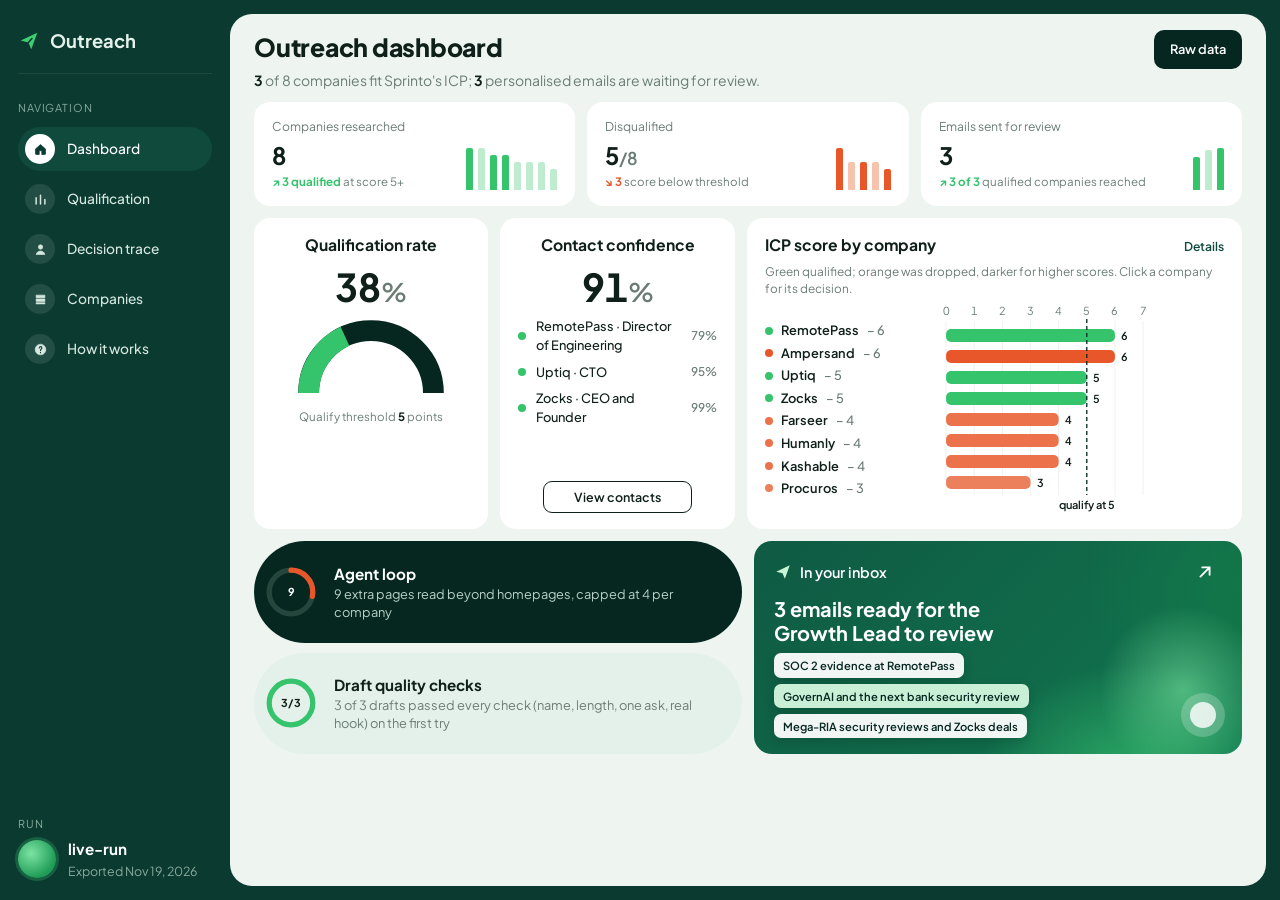
==== dashboard/index.html @ 88b0b47a "Dashboard: separate pages switched from the sidebar (dashboard, qualification, trace, companies, how" ====
<!doctype html>
<html lang="en">
<head>
  <meta charset="utf-8">
  <meta name="viewport" content="width=device-width, initial-scale=1, viewport-fit=cover">
  <title>Sprinto Outreach Pipeline</title>
  <meta name="description" content="Which prospects qualified for Sprinto, why, who was contacted, and every step the research agent took.">
  <link rel="preconnect" href="https://fonts.googleapis.com">
  <link rel="preconnect" href="https://fonts.gstatic.com" crossorigin>
  <link rel="stylesheet" href="https://fonts.googleapis.com/css2?family=Plus+Jakarta+Sans:wght@400;500;600;700;800&display=swap">
  <link rel="stylesheet" href="styles.css">
</head>
<body>
  <div class="shell">
    <aside class="side" aria-label="Sidebar">
      <a class="brand" href="#dashboard" aria-label="Outreach dashboard">
        <svg viewBox="0 0 24 24" width="22" height="22" aria-hidden="true"><path d="M3 11.5 21 3l-6.5 18-3.2-7.3L3 11.5Z" fill="#3ecf75"/><path d="m11.3 13.7 3.9-4.4" stroke="#0b3a30" stroke-width="1.8" stroke-linecap="round"/></svg>
        <span>Outreach</span>
      </a>
      <nav class="nav" aria-label="Pages">
        <p class="nav-label">Navigation</p>
        <a href="#dashboard" data-nav="dashboard">
          <span class="ico"><svg viewBox="0 0 24 24" aria-hidden="true"><path d="M4 11 12 4l8 7v8a1 1 0 0 1-1 1h-5v-6h-4v6H5a1 1 0 0 1-1-1z"/></svg></span>Dashboard</a>
        <a href="#qualification" data-nav="qualification">
          <span class="ico"><svg viewBox="0 0 24 24" aria-hidden="true"><path d="M5 19V9m7 10V5m7 14v-7" stroke-width="2.4" stroke-linecap="round"/></svg></span>Qualification</a>
        <a href="#trace" data-nav="trace">
          <span class="ico"><svg viewBox="0 0 24 24" aria-hidden="true"><circle cx="12" cy="8" r="3.5"/><path d="M5 20c.8-3.6 3.6-5.5 7-5.5s6.2 1.9 7 5.5z"/></svg></span>Decision trace</a>
        <a href="#companies" data-nav="companies">
          <span class="ico"><svg viewBox="0 0 24 24" aria-hidden="true"><path d="M5 5h14v4H5zm0 6h14v4H5zm0 6h14v2H5z"/></svg></span>Companies</a>
        <a href="#how" data-nav="how">
          <span class="ico"><svg viewBox="0 0 24 24" aria-hidden="true"><circle cx="12" cy="12" r="8.5"/><path d="M12 16.5v.5M10 9.6a2.1 2.1 0 1 1 3 1.9c-.7.4-1 .9-1 1.6v.4" stroke="#0b3a30" stroke-width="1.8" stroke-linecap="round" fill="none"/></svg></span>How it works</a>
      </nav>
      <div class="side-foot">
        <p class="nav-label">Run</p>
        <div class="run">
          <span class="run-dot" aria-hidden="true"></span>
          <div><b id="run-name">—</b><span id="run-date">—</span></div>
        </div>
      </div>
    </aside>

    <main class="panel">
      <header class="top">
        <div>
          <h1 id="page-title">Dashboard</h1>
          <p class="lede" id="page-lede">Loading the latest run…</p>
        </div>
        <a class="btn-dark" href="data.json" target="_blank" rel="noopener">Raw data</a>
      </header>

      <!-- Dashboard -->
      <section class="view" id="view-dashboard" data-title="Dashboard">
        <div class="row kpis" aria-label="Run totals">
          <article class="card kpi">
            <div>
              <p class="k-label">Companies researched</p>
              <p class="k-value"><span data-k="researched">—</span></p>
              <p class="k-delta up" id="d-researched">—</p>
            </div>
            <div class="mini" id="mini-researched" aria-hidden="true"></div>
          </article>
          <article class="card kpi">
            <div>
              <p class="k-label">Disqualified</p>
              <p class="k-value"><span data-k="dropped">—</span><small>/<span data-k="researched">—</span></small></p>
              <p class="k-delta down" id="d-dropped">—</p>
            </div>
            <div class="mini" id="mini-dropped" aria-hidden="true"></div>
          </article>
          <article class="card kpi">
            <div>
              <p class="k-label">Emails sent for review</p>
              <p class="k-value"><span data-k="emailed">—</span></p>
              <p class="k-delta up" id="d-emailed">—</p>
            </div>
            <div class="mini" id="mini-emailed" aria-hidden="true"></div>
          </article>
        </div>

        <div class="row mid">
          <article class="card center">
            <h2>Qualification rate</h2>
            <p class="big"><span id="rate">—</span><small>%</small></p>
            <div class="gauge" id="gauge" role="img" aria-label="Qualification rate"></div>
            <p class="fine">Qualify threshold <b class="thr">—</b> points</p>
          </article>
          <article class="card center">
            <h2>Contact confidence</h2>
            <p class="big"><span id="conf">—</span><small>%</small></p>
            <ul class="legend" id="conf-legend"></ul>
            <a class="btn-line" href="#trace">View contacts</a>
          </article>
          <article class="card wide">
            <div class="card-head">
              <h2>ICP score by company</h2>
              <a class="link" href="#qualification">Details</a>
            </div>
            <p class="sub">Green qualified; orange was dropped, darker for higher scores. Click a company for its decision.</p>
            <div class="wide-body">
              <ul class="score-list" id="score-list"></ul>
              <div class="chart" id="score-chart"></div>
            </div>
          </article>
        </div>

        <div class="row bottom">
          <div class="pills">
            <article class="pill dark">
              <div class="ring" id="ring-pages" aria-hidden="true"></div>
              <div><h3>Agent loop</h3><p><span data-k="pages">—</span> extra pages read beyond homepages, capped at 4 per company</p></div>
            </article>
            <article class="pill light">
              <div class="ring" id="ring-drafts" aria-hidden="true"></div>
              <div><h3>Draft quality checks</h3><p id="draft-note">—</p></div>
            </article>
          </div>
          <article class="promo">
            <div class="promo-top">
              <span class="promo-brand"><svg viewBox="0 0 24 24" width="18" height="18" aria-hidden="true"><path d="M3 11.5 21 3l-6.5 18-3.2-7.3L3 11.5Z" fill="#c7f5d6"/></svg>In your inbox</span>
              <a class="promo-arrow" href="#trace" aria-label="Open the decision trace"><svg viewBox="0 0 24 24" width="22" height="22" aria-hidden="true"><path d="M7 17 17 7M9 7h8v8" stroke="#fff" stroke-width="2" fill="none" stroke-linecap="round"/></svg></a>
            </div>
            <p class="promo-title"><span data-k="emailed">—</span> emails ready for the Growth Lead to review</p>
            <div class="chips" id="chips"></div>
          </article>
        </div>
      </section>

      <!-- Qualification -->
      <section class="view" id="view-qualification" data-title="Qualification" hidden>
        <div class="row q-grid">
          <article class="card q-scores">
            <div class="card-head">
              <h2>ICP score by company</h2>
              <span class="fine">Qualify threshold <b class="thr">—</b> points</span>
            </div>
            <p class="sub">Points from the scoring table. Hard gates (already on a compliance platform, not SaaS) drop a company whatever its score. Hover or tap a bar for the reasons, click to open its decision.</p>
            <div class="chart tall" id="q-score-chart"></div>
          </article>
          <article class="card">
            <h2>Where each company stopped</h2>
            <p class="sub">Companies that reached each step</p>
            <div class="chart" id="funnel-chart"></div>
          </article>
          <article class="card">
            <h2>Why companies were dropped</h2>
            <p class="sub">Disqualified companies by the rule that stopped them</p>
            <div class="chart" id="drop-chart"></div>
          </article>
        </div>
      </section>

      <!-- Decision trace -->
      <section class="view" id="view-trace" data-title="Decision trace" hidden>
        <div class="row trace-grid">
          <nav class="card co-list" aria-label="Companies">
            <h2>Companies</h2>
            <ul id="co-list"></ul>
          </nav>
          <article class="card trace" id="detail"></article>
        </div>
      </section>

      <!-- Companies -->
      <section class="view" id="view-companies" data-title="Companies" hidden>
        <article class="card fill">
          <div class="tablewrap">
            <table class="table">
              <thead><tr><th>Company</th><th>Outcome</th><th class="num">Score</th><th>Decision</th><th>Contact</th><th>Email subject</th></tr></thead>
              <tbody id="rows"></tbody>
            </table>
          </div>
        </article>
      </section>

      <!-- How it works -->
      <section class="view" id="view-how" data-title="How it works" hidden>
        <div class="row how-grid">
          <article class="card">
            <h2>The 7-step pipeline</h2>
            <ol class="steps" id="steps">
              <li><b>Scrape</b><span>Reads the homepage politely: robots.txt checked, bot blocks recorded, not evaded</span><em data-k="researched">—</em></li>
              <li><b>Extract</b><span>Turns page text into named fields with a quote for each</span><em data-k="researched">—</em></li>
              <li><b>Qualify (agent loop)</b><span>Fetches security, careers, pricing pages only for open questions</span><em data-k="qualified">—</em></li>
              <li><b>Find contact</b><span>Ranks roles by company size; Hunter.io finds the address</span><em data-k="contacts">—</em></li>
              <li><b>Pain points</b><span>Two per person, each tied to a scraped fact</span><em data-k="contacts">—</em></li>
              <li><b>Draft email</b><span>Code checks name, length, one ask and a real hook</span><em data-k="drafted">—</em></li>
              <li><b>Send</b><span>To the Growth Lead's own inbox, with review notes</span><em data-k="emailed">—</em></li>
            </ol>
            <p class="fine">Numbers are companies that completed each step in this run.</p>
          </article>
          <article class="card rules">
            <h2>How a company is qualified</h2>
            <ul>
              <li><b>Hard gates</b> end the assessment: sells compliance automation, already uses a compliance platform (for example a trust centre hosted by Vanta), not software, consumer-only, holds both SOC 2 and ISO 27001, or is public or acquired.</li>
              <li><b>Points:</b> Series A–C +3, 20–500 people +2, enterprise signals +2, hiring for security or compliance +3, certification in progress +3, regulated industry +2, sells in the EU/UK +1, no certification +2, holds one of SOC 2 / ISO 27001 +1. Qualify at <b class="thr">—</b>.</li>
              <li><b>The agent loop</b> reads extra pages only for questions the homepage left open, at most 4 per company.</li>
              <li><b>Contacts</b> are ranked by role for the company's size band, then found with Hunter.io. If the top person has no findable address, the best-ranked reachable person is chosen. Shown here by role only; names are in the emails.</li>
            </ul>
            <p class="foot" id="foot"></p>
          </article>
        </div>
      </section>
    </main>
  </div>
  <script src="app.js"></script>
</body>
</html>
---- dashboard/styles.css ----
/* Layout: dark forest sidebar + pale mint panel of white rounded cards (reference look, single light theme). */
:root {
  --forest: #0b3a30;
  --forest-2: #0f4a3d;
  --forest-ink: #062720;
  --mint-bg: #eef5f1;
  --card: #ffffff;
  --ink: #0f1f1a;
  --muted: #6b7c75;
  --line: #e2ece7;
  --green: #35c46c;
  --green-soft: #bfeccf;
  --green-pale: #e5f7ec;
  --orange: #e8572a;
  --orange-soft: #f6c3ae;
  --orange-pale: #fbe6dd;
  --font: "Plus Jakarta Sans", "Segoe UI", system-ui, -apple-system, sans-serif;
  color-scheme: light;
}

* { box-sizing: border-box; }
html { -webkit-text-size-adjust: 100%; }
body { margin: 0; background: #d9dedc; color: var(--ink); font-family: var(--font); font-size: 14px; line-height: 1.45; }
a { color: inherit; }
h1, h2, h3, p { margin: 0; }
h1 { font-size: 1.55rem; font-weight: 800; letter-spacing: -0.01em; }
h2 { font-size: 0.98rem; font-weight: 700; }
h3 { font-size: 0.95rem; font-weight: 700; }

.shell {
  display: grid; grid-template-columns: 230px minmax(0, 1fr); gap: 0;
  height: 100vh; height: 100dvh; overflow: hidden; background: var(--forest);
  padding: max(14px, env(safe-area-inset-top, 0px)) max(14px, env(safe-area-inset-right, 0px)) 14px 0;
}

/* Sidebar */
.side { height: 100%; display: flex; flex-direction: column; gap: 26px; padding: 14px 18px 6px max(18px, env(safe-area-inset-left, 0px)); color: #e3f1ea; }
.brand { display: flex; align-items: center; gap: 10px; text-decoration: none; font-weight: 700; font-size: 1.15rem; padding-bottom: 18px; border-bottom: 1px solid rgba(255, 255, 255, 0.08); }
.nav { display: flex; flex-direction: column; gap: 6px; }
.nav-label { font-size: 0.68rem; letter-spacing: 0.08em; text-transform: uppercase; color: #86a99c; margin-bottom: 6px; }
.nav a { display: flex; align-items: center; gap: 12px; text-decoration: none; font-size: 0.86rem; font-weight: 500; padding: 7px 10px 7px 7px; border-radius: 999px; color: #d5e7df; }
.nav a:hover { background: rgba(255, 255, 255, 0.05); }
.nav a.active { background: var(--forest-2); color: #fff; }
.nav a:focus-visible, .btn-dark:focus-visible, .btn-line:focus-visible, .promo-arrow:focus-visible { outline: 2px solid var(--green); outline-offset: 2px; }
.ico { width: 30px; height: 30px; border-radius: 50%; background: rgba(255, 255, 255, 0.1); display: grid; place-items: center; flex: none; }
.ico svg { width: 15px; height: 15px; fill: #d5e7df; stroke: #d5e7df; }
.nav a.active .ico { background: #fff; }
.nav a.active .ico svg { fill: var(--forest); stroke: var(--forest); }
.side-foot { margin-top: auto; }
.run { display: flex; align-items: center; gap: 12px; }
.run b { display: block; font-size: 0.95rem; color: #fff; }
.run span { font-size: 0.78rem; color: #86a99c; }
.run-dot { width: 38px; height: 38px; border-radius: 50%; background: radial-gradient(circle at 35% 35%, #7de3a3, #1f9d57 70%); box-shadow: 0 0 0 3px rgba(62, 207, 117, 0.25); flex: none; }

/* Panel */
.panel { background: var(--mint-bg); border-radius: 22px; padding: 16px clamp(16px, 2.2vw, 24px) 16px; display: flex; flex-direction: column; gap: 12px; min-width: 0; min-height: 0; overflow-y: auto; }
.view { display: flex; flex-direction: column; gap: 12px; min-height: 0; flex: 1; }
.view[hidden] { display: none; }
@media (prefers-reduced-motion: no-preference) { .view:not([hidden]) { animation: viewIn 220ms ease-out; } }
@keyframes viewIn { from { opacity: 0; transform: translateY(4px); } to { opacity: 1; transform: none; } }
.card-head { display: flex; align-items: baseline; justify-content: space-between; gap: 12px; flex-wrap: wrap; }
.link { font-size: 0.76rem; font-weight: 600; color: var(--forest-2); text-decoration: none; }
.link:hover { text-decoration: underline; }
.chart.tall { min-height: 320px; }

/* Qualification page */
.q-grid { grid-template-columns: minmax(0, 1.5fr) minmax(0, 1fr); grid-template-rows: auto auto; flex: 1; }
.q-scores { grid-row: span 2; display: flex; flex-direction: column; gap: 6px; }

/* Decision trace page */
.trace-grid { grid-template-columns: 250px minmax(0, 1fr); flex: 1; min-height: 0; align-items: start; }
.co-list ul { list-style: none; margin: 10px 0 0; padding: 0; display: flex; flex-direction: column; gap: 4px; }
.co-list button { all: unset; box-sizing: border-box; width: 100%; display: grid; grid-template-columns: 1fr auto; gap: 2px 8px; padding: 9px 10px; border-radius: 10px; cursor: pointer; }
.co-list button:hover { background: var(--mint-bg); }
.co-list button[aria-current="true"] { background: var(--forest-ink); color: #fff; }
.co-list button[aria-current="true"] .co-score { color: #b9d2c8; }
.co-list button:focus-visible { outline: 2px solid var(--green); }
.co-name { font-weight: 600; font-size: 0.86rem; }
.co-score { font-size: 0.74rem; color: var(--muted); font-variant-numeric: tabular-nums; align-self: center; }
.co-list .badge { justify-self: start; }
.trace-title { display: flex; align-items: center; gap: 10px; flex-wrap: wrap; margin-bottom: 14px; }
.trace-title h2 { font-size: 1.15rem; }
.trace-title .fine { margin-left: auto; }

/* Companies page */
.card.fill { flex: 1; min-height: 0; display: flex; flex-direction: column; }
.card.fill .tablewrap { margin-top: 0; overflow: auto; flex: 1; }
.table thead th { position: sticky; top: 0; z-index: 1; }

/* How it works page */
.how-grid { grid-template-columns: minmax(0, 1fr) minmax(0, 1fr); align-items: start; }
.steps { list-style: none; counter-reset: s; margin: 12px 0 10px; padding: 0; display: flex; flex-direction: column; gap: 8px; }
.steps li { counter-increment: s; display: grid; grid-template-columns: 30px 1fr auto; grid-template-rows: auto auto; column-gap: 12px; align-items: center; padding: 9px 12px 9px 9px; border-radius: 12px; background: var(--mint-bg); }
.steps li::before { content: counter(s); grid-row: span 2; width: 30px; height: 30px; border-radius: 50%; background: var(--forest-ink); color: #fff; display: grid; place-items: center; font-size: 0.8rem; font-weight: 700; }
.steps b { font-size: 0.88rem; }
.steps span { grid-column: 2; font-size: 0.76rem; color: var(--muted); }
.steps em { grid-column: 3; grid-row: 1 / span 2; font-style: normal; font-weight: 800; font-size: 1.3rem; font-variant-numeric: tabular-nums; }
.rules ul { margin: 12px 0 0; padding-left: 18px; display: flex; flex-direction: column; gap: 8px; color: var(--muted); font-size: 0.86rem; }
.rules b { color: var(--ink); }
.top { display: flex; align-items: flex-start; justify-content: space-between; gap: 16px; flex-wrap: wrap; }
.lede { color: var(--muted); margin-top: 4px; max-width: 62ch; }
.lede b { color: var(--ink); }
.btn-dark { background: var(--forest-ink); color: #fff; text-decoration: none; font-weight: 600; font-size: 0.8rem; padding: 10px 16px; border-radius: 10px; white-space: nowrap; }
.btn-line { display: inline-block; margin-top: auto; border: 1.5px solid var(--ink); border-radius: 9px; padding: 6px 30px; font-size: 0.78rem; font-weight: 600; text-decoration: none; }

.row { display: grid; gap: 12px; min-width: 0; }
.card { background: var(--card); border-radius: 16px; padding: 16px 18px; min-width: 0; }

/* KPI cards */
.kpis { grid-template-columns: repeat(3, minmax(0, 1fr)); }
.kpi { display: flex; align-items: flex-end; justify-content: space-between; gap: 12px; }
.k-label { font-size: 0.76rem; color: var(--muted); }
.k-value { font-size: 1.5rem; font-weight: 700; margin: 2px 0 1px; font-variant-numeric: tabular-nums; }
.k-value small { font-size: 1.1rem; color: var(--muted); font-weight: 600; }
.k-delta { font-size: 0.72rem; color: var(--muted); }
.k-delta b { font-weight: 700; }
.k-delta.up b { color: var(--green); }
.k-delta.down b { color: var(--orange); }
.mini { display: flex; align-items: flex-end; gap: 5px; height: 38px; flex: none; }
.mini i { display: block; width: 7px; border-radius: 2px 2px 0 0; }

/* Middle row */
.mid { grid-template-columns: minmax(0, 0.9fr) minmax(0, 0.9fr) minmax(0, 1.9fr); }
.center { display: flex; flex-direction: column; align-items: center; text-align: center; gap: 6px; }
.big { font-size: 2.4rem; font-weight: 700; line-height: 1.05; font-variant-numeric: tabular-nums; margin-top: 4px; }
.big small { font-size: 1.6rem; font-weight: 600; color: var(--muted); }
.gauge { width: 100%; max-width: 160px; }
.gauge svg { display: block; width: 100%; height: auto; }
.fine { font-size: 0.72rem; color: var(--muted); }
.fine b { color: var(--ink); }
.legend { list-style: none; padding: 0; margin: 4px 0 6px; width: 100%; display: flex; flex-direction: column; gap: 8px; }
.legend li { display: grid; grid-template-columns: 10px 1fr auto; gap: 8px; align-items: center; font-size: 0.8rem; font-weight: 500; text-align: left; }
.legend li span:last-child { color: var(--muted); font-variant-numeric: tabular-nums; font-size: 0.75rem; }
.dot { width: 8px; height: 8px; border-radius: 50%; background: var(--green); }
.wide { display: flex; flex-direction: column; gap: 6px; }
.sub { font-size: 0.74rem; color: var(--muted); max-width: 52ch; }
.wide-body { display: grid; grid-template-columns: minmax(0, 0.75fr) minmax(0, 1.25fr); gap: 14px; align-items: center; margin-top: 2px; }
.score-list { list-style: none; margin: 0; padding: 0; display: flex; flex-direction: column; gap: 4px; }
.score-list li { display: flex; align-items: center; gap: 8px; font-size: 0.8rem; font-weight: 600; cursor: pointer; }
.score-list li:hover { color: var(--forest-2); }
.score-list .sw { width: 8px; height: 8px; border-radius: 50%; flex: none; }
.score-list .val { color: var(--muted); font-weight: 500; }
.chart { position: relative; width: 100%; min-height: 150px; }
.chart svg { display: block; width: 100%; overflow: visible; }
.chart text { font-family: var(--font); font-size: 11px; fill: var(--muted); font-variant-numeric: tabular-nums; }
.chart text.strong { fill: var(--ink); font-weight: 600; }
.chart .bar { cursor: pointer; }
.chart .bar:focus-visible { outline: 2px solid var(--forest); }
.tip { position: absolute; z-index: 5; pointer-events: none; background: var(--forest-ink); color: #fff; border-radius: 10px; padding: 10px 12px; font-size: 0.76rem; max-width: 280px; line-height: 1.45; box-shadow: 0 10px 30px rgba(6, 39, 32, 0.35); }
.tip b { display: flex; justify-content: space-between; gap: 14px; margin-bottom: 2px; }
.tip .lvl { color: #9fc4b6; display: block; margin-bottom: 4px; }
.tip ul { margin: 6px 0 0; padding-left: 14px; color: #cfe3da; }

/* Bottom row */
.bottom { grid-template-columns: minmax(0, 1fr) minmax(0, 1fr); align-items: stretch; }
.pills { display: flex; flex-direction: column; gap: 10px; }
.pill { display: flex; align-items: center; gap: 16px; border-radius: 999px; padding: 9px 24px 9px 10px; flex: 1; min-height: 66px; }
.pill p { font-size: 0.8rem; }
.pill.dark { background: var(--forest-ink); color: #fff; }
.pill.dark p { color: #b9d2c8; }
.pill.light { background: #e4f1ea; }
.pill.light p { color: var(--muted); }
.ring { width: 54px; height: 54px; flex: none; }
.ring svg { display: block; width: 100%; height: 100%; }
.promo { position: relative; overflow: hidden; border-radius: 18px; padding: 14px 20px 16px; color: #fff; display: flex; flex-direction: column; gap: 8px; min-height: 142px;
  background:
    radial-gradient(120px 120px at 88% 70%, rgba(126, 234, 164, 0.55), transparent 70%),
    radial-gradient(220px 160px at 78% 110%, rgba(62, 207, 117, 0.6), transparent 70%),
    radial-gradient(260px 200px at 105% 20%, rgba(19, 120, 72, 0.9), transparent 70%),
    linear-gradient(135deg, #0f5a43, #11764f); }
.promo::after { content: ""; position: absolute; right: 26px; bottom: 26px; width: 26px; height: 26px; border-radius: 50%; background: #fff; box-shadow: 0 0 0 9px rgba(255, 255, 255, 0.25); opacity: 0.85; }
.promo-top { display: flex; align-items: center; justify-content: space-between; }
.promo-brand { display: flex; align-items: center; gap: 8px; font-weight: 600; font-size: 0.9rem; }
.promo-arrow { display: grid; place-items: center; width: 34px; height: 34px; border-radius: 50%; }
.promo-title { font-size: 1.25rem; font-weight: 700; line-height: 1.2; max-width: 16ch; }
.chips { display: flex; flex-wrap: wrap; gap: 6px; margin-top: auto; padding-right: 56px; position: relative; z-index: 1; }
.chip { background: rgba(255, 255, 255, 0.94); color: var(--forest-ink); border-radius: 7px; padding: 4px 9px; font-size: 0.7rem; font-weight: 600; box-shadow: 0 4px 12px rgba(0, 0, 0, 0.15); }
.chip:nth-child(2) { background: #c9f0d6; }

/* Trace detail */
.detail { display: grid; grid-template-columns: repeat(auto-fit, minmax(280px, 1fr)); gap: 26px; }
.detail h3 { margin-bottom: 8px; }
.detail dl { display: grid; grid-template-columns: max-content 1fr; gap: 7px 14px; margin: 0; font-size: 0.86rem; }
.detail dt { font-size: 0.74rem; color: var(--muted); padding-top: 2px; }
.detail dd { margin: 0; min-width: 0; overflow-wrap: anywhere; }
.list { list-style: none; margin: 0 0 18px; padding: 0; display: flex; flex-direction: column; gap: 7px; font-size: 0.86rem; }
.list li { display: grid; grid-template-columns: 2.4em 1fr; gap: 10px; align-items: baseline; }
.pts { text-align: right; font-weight: 700; font-variant-numeric: tabular-nums; }
.pts.pos { color: #1f9d57; }
.pts.neg { color: var(--orange); }
.step { font-size: 0.8rem; color: var(--muted); overflow-wrap: anywhere; }
.step b { color: var(--ink); font-weight: 600; }

.badge { display: inline-block; font-size: 0.72rem; font-weight: 700; padding: 2px 10px; border-radius: 999px; white-space: nowrap; }
.badge[data-o="emailed"] { background: var(--green-pale); color: #1a7a45; }
.badge[data-o="disqualified"] { background: var(--orange-pale); color: #b43f19; }
.badge[data-o="drafted"], .badge[data-o="no_poc"], .badge[data-o="manual_review"], .badge[data-o="awaiting_model"] { background: #fdf1d6; color: #8a5a07; }
.badge[data-o="failed"] { background: #fde2e0; color: #a3271f; }

.tablewrap { overflow-x: auto; margin-top: 10px; }
.table { border-collapse: collapse; width: 100%; min-width: 760px; }
.table th { text-align: left; font-size: 0.72rem; color: var(--muted); font-weight: 600; padding: 9px 12px; background: var(--mint-bg); white-space: nowrap; }
.table th:first-child { border-radius: 10px 0 0 10px; }
.table th:last-child { border-radius: 0 10px 10px 0; }
.table td { padding: 11px 12px; border-bottom: 1px solid var(--line); vertical-align: top; font-size: 0.84rem; }
.table tr:last-child td { border-bottom: 0; }
.table .num { text-align: right; font-variant-numeric: tabular-nums; font-weight: 700; }
.table .why { color: var(--muted); max-width: 42ch; }
.table tbody tr { cursor: pointer; }
.table tbody tr:hover td { background: #f6fbf8; }
.table tbody tr:focus-visible { outline: 2px solid var(--green); }

.foot { font-size: 0.74rem; color: var(--muted); margin-top: 12px; }

@media (max-width: 1100px) {
  .mid { grid-template-columns: repeat(2, minmax(0, 1fr)); }
  .wide { grid-column: 1 / -1; }
  .q-grid, .how-grid { grid-template-columns: 1fr; }
  .q-scores { grid-row: auto; }
}
@media (max-width: 860px) {
  .shell { grid-template-columns: 1fr; grid-template-rows: auto minmax(0, 1fr); padding: 0; background: var(--mint-bg); }
  .side { position: static; height: auto; flex-direction: row; flex-wrap: wrap; align-items: center; gap: 10px 16px; padding: max(14px, env(safe-area-inset-top, 0px)) max(16px, env(safe-area-inset-right, 0px)) 14px max(16px, env(safe-area-inset-left, 0px)); background: var(--forest); }
  .brand { border: 0; padding: 0; }
  .nav { flex-direction: row; flex-wrap: wrap; gap: 4px; width: 100%; }
  .nav-label { display: none; }
  .nav a { padding: 5px 10px 5px 5px; font-size: 0.78rem; }
  .ico { width: 24px; height: 24px; }
  .side-foot { margin: 0 0 0 auto; }
  .run-dot { width: 26px; height: 26px; }
  .panel { border-radius: 0; padding-left: max(16px, env(safe-area-inset-left, 0px)); padding-right: max(16px, env(safe-area-inset-right, 0px)); }
  .kpis, .bottom, .mid, .trace-grid { grid-template-columns: 1fr; }
  .co-list ul { flex-direction: row; flex-wrap: wrap; }
  .co-list li { flex: 1 1 140px; }
  .wide-body { grid-template-columns: 1fr; }
}
@media (max-width: 560px) {
  .side-foot { display: none; }
  .pill { border-radius: 22px; }
}
@media (prefers-reduced-motion: no-preference) {
  .gauge path.val, .ring circle.val { transition: stroke-dashoffset 600ms ease-out; }
}
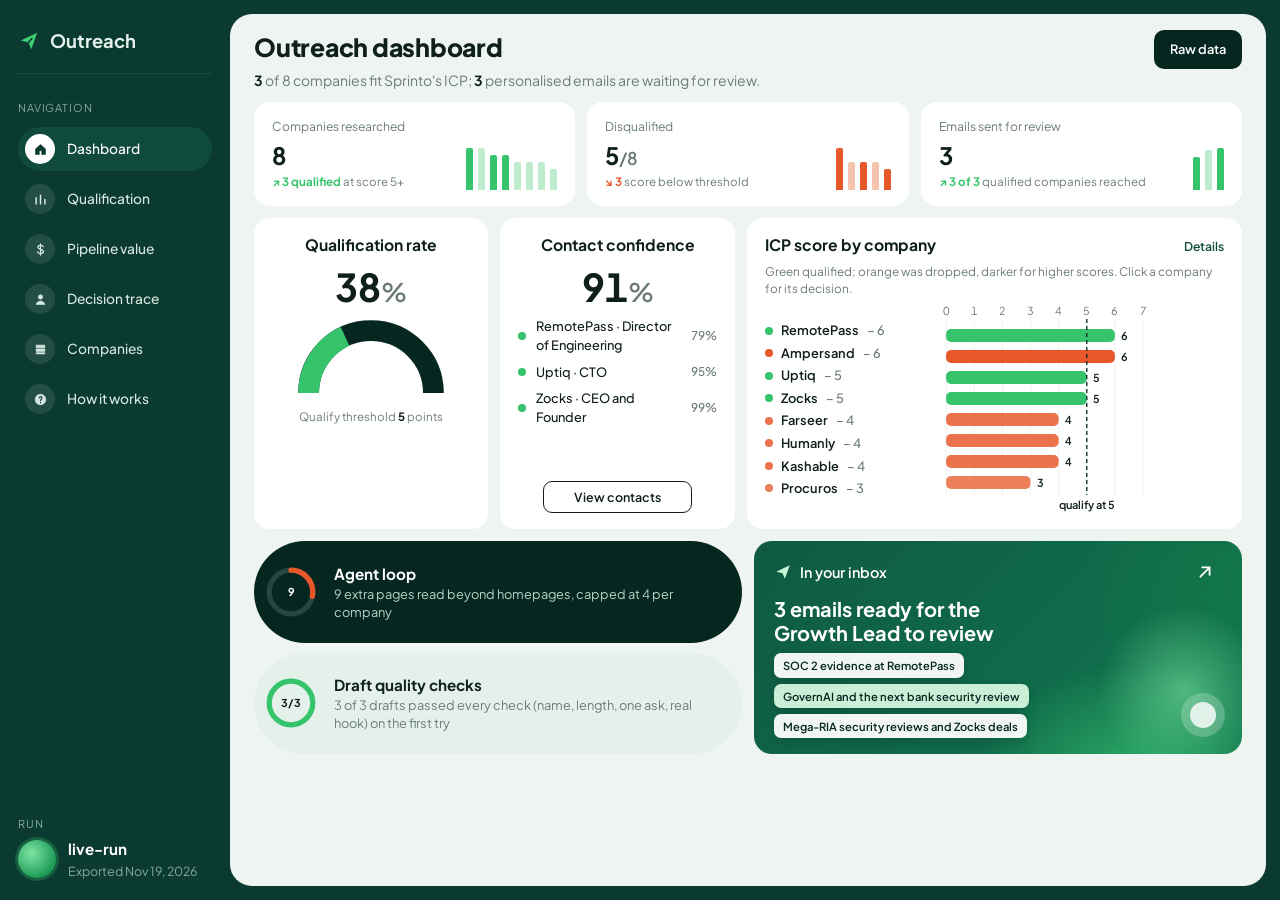
==== commit ae1fdee6: "Deal value: estimated contract value, win chance and expected value per qualified prospect Step 3b u" ====
--- a/dashboard/index.html
+++ b/dashboard/index.html
@@ -23,6 +23,8 @@
           <span class="ico"><svg viewBox="0 0 24 24" aria-hidden="true"><path d="M4 11 12 4l8 7v8a1 1 0 0 1-1 1h-5v-6h-4v6H5a1 1 0 0 1-1-1z"/></svg></span>Dashboard</a>
         <a href="#qualification" data-nav="qualification">
           <span class="ico"><svg viewBox="0 0 24 24" aria-hidden="true"><path d="M5 19V9m7 10V5m7 14v-7" stroke-width="2.4" stroke-linecap="round"/></svg></span>Qualification</a>
+        <a href="#value" data-nav="value">
+          <span class="ico"><svg viewBox="0 0 24 24" aria-hidden="true"><path d="M12 3v18M16.5 7.5c-.6-1.4-2.3-2.3-4.5-2.3-2.6 0-4.3 1.3-4.3 3.1 0 4.4 9 2.4 9 6.9 0 1.9-1.9 3.3-4.7 3.3-2.3 0-4.1-1-4.8-2.6" stroke-width="2" stroke-linecap="round" fill="none"/></svg></span>Pipeline value</a>
         <a href="#trace" data-nav="trace">
           <span class="ico"><svg viewBox="0 0 24 24" aria-hidden="true"><circle cx="12" cy="8" r="3.5"/><path d="M5 20c.8-3.6 3.6-5.5 7-5.5s6.2 1.9 7 5.5z"/></svg></span>Decision trace</a>
         <a href="#companies" data-nav="companies">
@@ -149,6 +151,60 @@
         </div>
       </section>
 
+      <!-- Pipeline value -->
+      <section class="view" id="view-value" data-title="Pipeline value" hidden>
+        <div class="row kpis">
+          <article class="card kpi">
+            <div>
+              <p class="k-label">Potential annual contract value</p>
+              <p class="k-value" id="v-acv">—</p>
+              <p class="k-delta" id="v-acv-range">—</p>
+            </div>
+          </article>
+          <article class="card kpi">
+            <div>
+              <p class="k-label">Expected pipeline value</p>
+              <p class="k-value" id="v-ev">—</p>
+              <p class="k-delta" id="v-ev-note">—</p>
+            </div>
+          </article>
+          <article class="card kpi">
+            <div>
+              <p class="k-label">3-year value if all close</p>
+              <p class="k-value" id="v-3y">—</p>
+              <p class="k-delta" id="v-3y-note">—</p>
+            </div>
+          </article>
+        </div>
+        <div class="row v-grid">
+          <article class="card">
+            <div class="card-head">
+              <h2>Contract value range by company</h2>
+              <span class="fine">Ranked by expected value</span>
+            </div>
+            <p class="sub">Bar = estimated annual contract range; dot = midpoint. Expected value = midpoint × chance of winning. Click a company for its decision.</p>
+            <div class="chart" id="value-chart"></div>
+            <div class="tablewrap">
+              <table class="table compact">
+                <thead><tr><th>Company</th><th class="num">Employees</th><th class="num">Raised</th><th>New frameworks</th><th class="num">Win</th><th class="num">Expected</th><th class="num">3-year</th></tr></thead>
+                <tbody id="value-rows"></tbody>
+              </table>
+            </div>
+          </article>
+          <article class="card assumptions">
+            <h2>Assumptions</h2>
+            <p class="sub">Estimates from public benchmarks, editable in <code>config.py</code>. Replace with Sprinto's price book.</p>
+            <h3>First framework, per year</h3>
+            <ul class="kv" id="a-price"></ul>
+            <h3>Each extra framework</h3>
+            <p id="a-uplift">—</p>
+            <h3>Chance of winning (first cold email)</h3>
+            <ul class="kv" id="a-win"></ul>
+            <p class="fine src" id="a-ret">—</p>
+          </article>
+        </div>
+      </section>
+
       <!-- Decision trace -->
       <section class="view" id="view-trace" data-title="Decision trace" hidden>
         <div class="row trace-grid">
--- a/dashboard/styles.css
+++ b/dashboard/styles.css
@@ -68,7 +68,8 @@
 .q-scores { grid-row: span 2; display: flex; flex-direction: column; gap: 6px; }
 
 /* Decision trace page */
-.trace-grid { grid-template-columns: 250px minmax(0, 1fr); flex: 1; min-height: 0; align-items: start; }
+.trace-grid { grid-template-columns: 250px minmax(0, 1fr); flex: 1; min-height: 0; align-items: stretch; }
+.trace-grid > .card { min-height: 0; overflow-y: auto; }
 .co-list ul { list-style: none; margin: 10px 0 0; padding: 0; display: flex; flex-direction: column; gap: 4px; }
 .co-list button { all: unset; box-sizing: border-box; width: 100%; display: grid; grid-template-columns: 1fr auto; gap: 2px 8px; padding: 9px 10px; border-radius: 10px; cursor: pointer; }
 .co-list button:hover { background: var(--mint-bg); }
@@ -219,6 +220,7 @@
   .q-scores { grid-row: auto; }
 }
 @media (max-width: 860px) {
+  .trace-grid > .card { overflow: visible; }
   .shell { grid-template-columns: 1fr; grid-template-rows: auto minmax(0, 1fr); padding: 0; background: var(--mint-bg); }
   .side { position: static; height: auto; flex-direction: row; flex-wrap: wrap; align-items: center; gap: 10px 16px; padding: max(14px, env(safe-area-inset-top, 0px)) max(16px, env(safe-area-inset-right, 0px)) 14px max(16px, env(safe-area-inset-left, 0px)); background: var(--forest); }
   .brand { border: 0; padding: 0; }
@@ -241,3 +243,18 @@
 @media (prefers-reduced-motion: no-preference) {
   .gauge path.val, .ring circle.val { transition: stroke-dashoffset 600ms ease-out; }
 }
+
+/* Pipeline value page */
+.v-grid { grid-template-columns: minmax(0, 1.8fr) minmax(0, 1fr); align-items: start; }
+.v-grid .chart { min-height: 120px; }
+.table.compact { min-width: 600px; }
+.table.compact td { padding: 8px 10px; font-size: 0.8rem; }
+.table.compact th { padding: 7px 10px; }
+.assumptions h3 { font-size: 0.8rem; margin: 10px 0 3px; }
+.assumptions p { font-size: 0.8rem; }
+.assumptions code { font-size: 0.75rem; background: var(--mint-bg); padding: 1px 5px; border-radius: 5px; }
+.kv { list-style: none; margin: 0; padding: 0; display: flex; flex-direction: column; gap: 3px; font-size: 0.8rem; }
+.kv li { display: flex; justify-content: space-between; gap: 10px; }
+.kv li span:last-child { font-weight: 600; font-variant-numeric: tabular-nums; }
+.src { margin-top: 10px; }
+@media (max-width: 1100px) { .v-grid { grid-template-columns: 1fr; } }
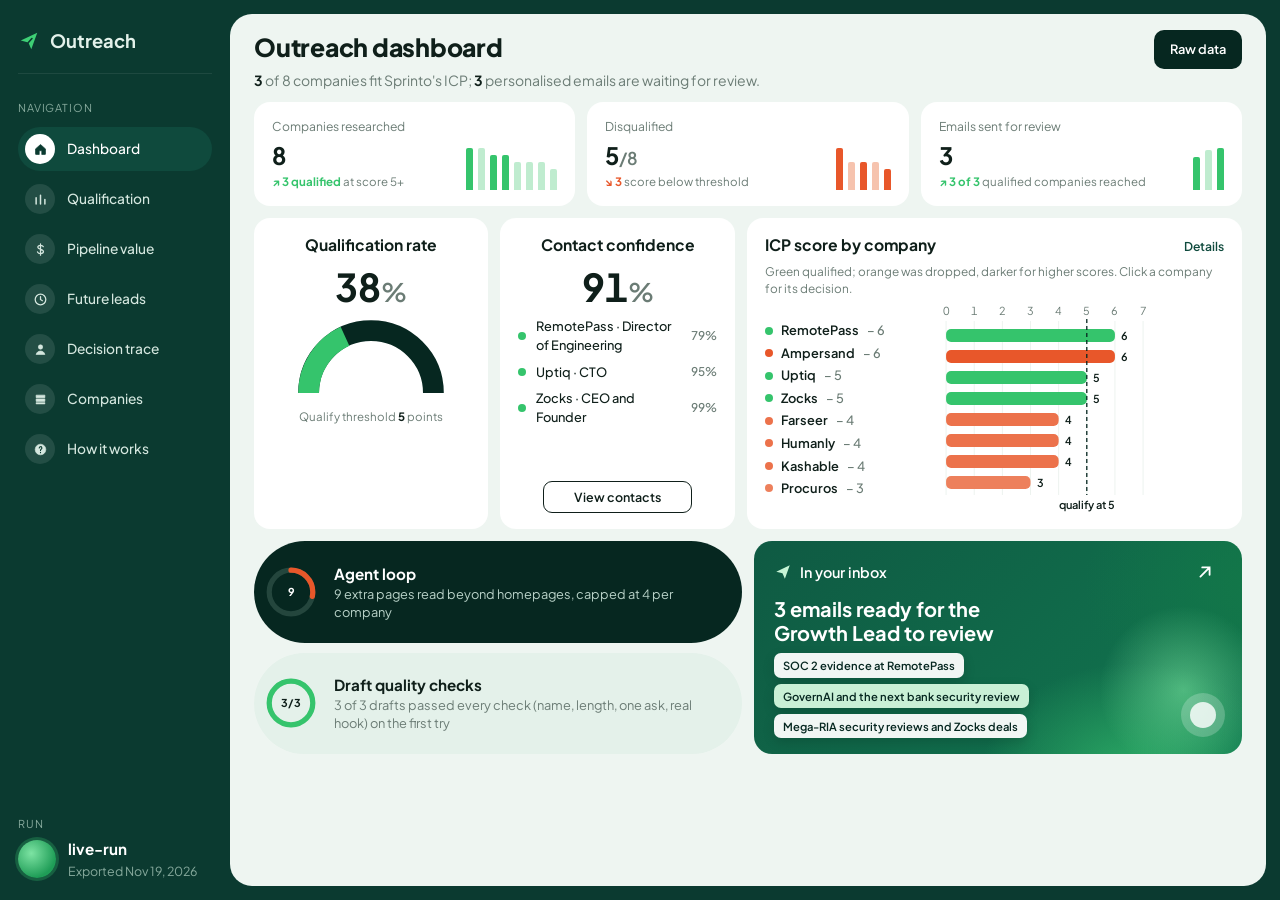
==== commit 60e5c855: "Future leads: follow-up category, missing signals, triggers and re-check date for every non-qualifie" ====
--- a/dashboard/index.html
+++ b/dashboard/index.html
@@ -25,6 +25,8 @@
           <span class="ico"><svg viewBox="0 0 24 24" aria-hidden="true"><path d="M5 19V9m7 10V5m7 14v-7" stroke-width="2.4" stroke-linecap="round"/></svg></span>Qualification</a>
         <a href="#value" data-nav="value">
           <span class="ico"><svg viewBox="0 0 24 24" aria-hidden="true"><path d="M12 3v18M16.5 7.5c-.6-1.4-2.3-2.3-4.5-2.3-2.6 0-4.3 1.3-4.3 3.1 0 4.4 9 2.4 9 6.9 0 1.9-1.9 3.3-4.7 3.3-2.3 0-4.1-1-4.8-2.6" stroke-width="2" stroke-linecap="round" fill="none"/></svg></span>Pipeline value</a>
+        <a href="#future" data-nav="future">
+          <span class="ico"><svg viewBox="0 0 24 24" aria-hidden="true"><circle cx="12" cy="12" r="8.5" fill="none" stroke-width="2"/><path d="M12 7.5V12l3 2" stroke-width="2" stroke-linecap="round" fill="none"/></svg></span>Future leads</a>
         <a href="#trace" data-nav="trace">
           <span class="ico"><svg viewBox="0 0 24 24" aria-hidden="true"><circle cx="12" cy="8" r="3.5"/><path d="M5 20c.8-3.6 3.6-5.5 7-5.5s6.2 1.9 7 5.5z"/></svg></span>Decision trace</a>
         <a href="#companies" data-nav="companies">
@@ -205,6 +207,16 @@
         </div>
       </section>
 
+      <!-- Future leads -->
+      <section class="view" id="view-future" data-title="Future leads" hidden>
+        <div class="row kpis">
+          <article class="card kpi"><div><p class="k-label">Re-check now</p><p class="k-value" id="f-now">—</p><p class="k-delta up" id="f-now-note">—</p></div></article>
+          <article class="card kpi"><div><p class="k-label">On the watch list</p><p class="k-value" id="f-watch">—</p><p class="k-delta" id="f-watch-note">—</p></div></article>
+          <article class="card kpi"><div><p class="k-label">Not a fit</p><p class="k-value" id="f-no">—</p><p class="k-delta down" id="f-no-note">—</p></div></article>
+        </div>
+        <div class="future-grid" id="future-cards"></div>
+      </section>
+
       <!-- Decision trace -->
       <section class="view" id="view-trace" data-title="Decision trace" hidden>
         <div class="row trace-grid">
--- a/dashboard/styles.css
+++ b/dashboard/styles.css
@@ -258,3 +258,23 @@
 .kv li span:last-child { font-weight: 600; font-variant-numeric: tabular-nums; }
 .src { margin-top: 10px; }
 @media (max-width: 1100px) { .v-grid { grid-template-columns: 1fr; } }
+
+/* Future leads page */
+.future-grid { display: grid; grid-template-columns: repeat(auto-fill, minmax(220px, 1fr)); gap: 10px; flex: 1; min-height: 0; overflow-y: auto; align-content: start; }
+.fcard { background: var(--card); border-radius: 16px; padding: 12px 14px; display: flex; flex-direction: column; gap: 5px; min-width: 0; border-top: 4px solid var(--line); }
+.fcard[data-p="high"] { border-top-color: var(--green); }
+.fcard[data-p="medium"] { border-top-color: #e2a64b; }
+.fcard[data-p="low"] { border-top-color: var(--green-soft); }
+.fcard[data-p="none"] { opacity: 0.75; }
+.fhead { display: flex; align-items: center; justify-content: space-between; gap: 8px; }
+.fhead h3 { font-size: 0.95rem; }
+.ftag { font-size: 0.7rem; font-weight: 700; padding: 2px 9px; border-radius: 999px; white-space: nowrap; background: var(--mint-bg); }
+.fcard[data-p="high"] .ftag { background: var(--green-pale); color: #1a7a45; }
+.fcard[data-p="medium"] .ftag { background: #fdf1d6; color: #8a5a07; }
+.fmeta { font-size: 0.74rem; color: var(--muted); }
+.fmeta b { color: var(--ink); }
+.fcard h4 { margin: 2px 0 0; font-size: 0.66rem; color: var(--muted); font-weight: 600; text-transform: uppercase; letter-spacing: 0.04em; }
+.fcard ul { margin: 0; padding-left: 15px; font-size: 0.74rem; display: flex; flex-direction: column; gap: 1px; }
+.fnote { font-size: 0.75rem; }
+.fcard .link { align-self: flex-start; margin-top: auto; background: none; border: 0; padding: 0; cursor: pointer; font: inherit; font-size: 0.76rem; font-weight: 600; color: var(--forest-2); }
+@media (max-width: 860px) { .future-grid { overflow: visible; } }
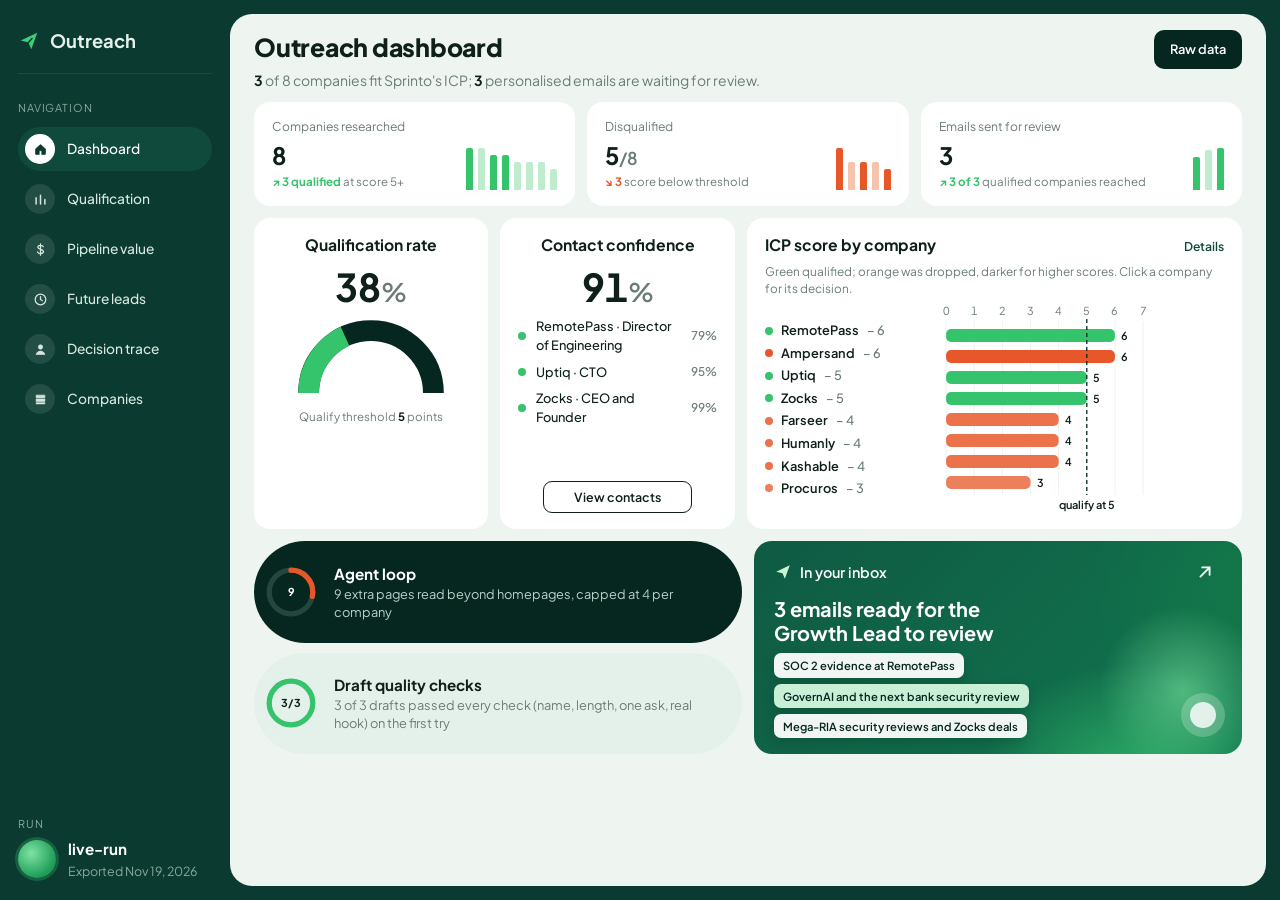
==== commit 8a23240a: "Dashboard: remove the How it works page Co-Authored-By: Claude Opus 5.5 <noreply@anthropic.com> Clau" ====
--- a/dashboard/index.html
+++ b/dashboard/index.html
@@ -31,8 +31,6 @@
           <span class="ico"><svg viewBox="0 0 24 24" aria-hidden="true"><circle cx="12" cy="8" r="3.5"/><path d="M5 20c.8-3.6 3.6-5.5 7-5.5s6.2 1.9 7 5.5z"/></svg></span>Decision trace</a>
         <a href="#companies" data-nav="companies">
           <span class="ico"><svg viewBox="0 0 24 24" aria-hidden="true"><path d="M5 5h14v4H5zm0 6h14v4H5zm0 6h14v2H5z"/></svg></span>Companies</a>
-        <a href="#how" data-nav="how">
-          <span class="ico"><svg viewBox="0 0 24 24" aria-hidden="true"><circle cx="12" cy="12" r="8.5"/><path d="M12 16.5v.5M10 9.6a2.1 2.1 0 1 1 3 1.9c-.7.4-1 .9-1 1.6v.4" stroke="#0b3a30" stroke-width="1.8" stroke-linecap="round" fill="none"/></svg></span>How it works</a>
       </nav>
       <div class="side-foot">
         <p class="nav-label">Run</p>
@@ -240,34 +238,6 @@
         </article>
       </section>
 
-      <!-- How it works -->
-      <section class="view" id="view-how" data-title="How it works" hidden>
-        <div class="row how-grid">
-          <article class="card">
-            <h2>The 7-step pipeline</h2>
-            <ol class="steps" id="steps">
-              <li><b>Scrape</b><span>Reads the homepage politely: robots.txt checked, bot blocks recorded, not evaded</span><em data-k="researched">—</em></li>
-              <li><b>Extract</b><span>Turns page text into named fields with a quote for each</span><em data-k="researched">—</em></li>
-              <li><b>Qualify (agent loop)</b><span>Fetches security, careers, pricing pages only for open questions</span><em data-k="qualified">—</em></li>
-              <li><b>Find contact</b><span>Ranks roles by company size; Hunter.io finds the address</span><em data-k="contacts">—</em></li>
-              <li><b>Pain points</b><span>Two per person, each tied to a scraped fact</span><em data-k="contacts">—</em></li>
-              <li><b>Draft email</b><span>Code checks name, length, one ask and a real hook</span><em data-k="drafted">—</em></li>
-              <li><b>Send</b><span>To the Growth Lead's own inbox, with review notes</span><em data-k="emailed">—</em></li>
-            </ol>
-            <p class="fine">Numbers are companies that completed each step in this run.</p>
-          </article>
-          <article class="card rules">
-            <h2>How a company is qualified</h2>
-            <ul>
-              <li><b>Hard gates</b> end the assessment: sells compliance automation, already uses a compliance platform (for example a trust centre hosted by Vanta), not software, consumer-only, holds both SOC 2 and ISO 27001, or is public or acquired.</li>
-              <li><b>Points:</b> Series A–C +3, 20–500 people +2, enterprise signals +2, hiring for security or compliance +3, certification in progress +3, regulated industry +2, sells in the EU/UK +1, no certification +2, holds one of SOC 2 / ISO 27001 +1. Qualify at <b class="thr">—</b>.</li>
-              <li><b>The agent loop</b> reads extra pages only for questions the homepage left open, at most 4 per company.</li>
-              <li><b>Contacts</b> are ranked by role for the company's size band, then found with Hunter.io. If the top person has no findable address, the best-ranked reachable person is chosen. Shown here by role only; names are in the emails.</li>
-            </ul>
-            <p class="foot" id="foot"></p>
-          </article>
-        </div>
-      </section>
     </main>
   </div>
   <script src="app.js"></script>
--- a/dashboard/styles.css
+++ b/dashboard/styles.css
@@ -88,16 +88,6 @@
 .card.fill .tablewrap { margin-top: 0; overflow: auto; flex: 1; }
 .table thead th { position: sticky; top: 0; z-index: 1; }
 
-/* How it works page */
-.how-grid { grid-template-columns: minmax(0, 1fr) minmax(0, 1fr); align-items: start; }
-.steps { list-style: none; counter-reset: s; margin: 12px 0 10px; padding: 0; display: flex; flex-direction: column; gap: 8px; }
-.steps li { counter-increment: s; display: grid; grid-template-columns: 30px 1fr auto; grid-template-rows: auto auto; column-gap: 12px; align-items: center; padding: 9px 12px 9px 9px; border-radius: 12px; background: var(--mint-bg); }
-.steps li::before { content: counter(s); grid-row: span 2; width: 30px; height: 30px; border-radius: 50%; background: var(--forest-ink); color: #fff; display: grid; place-items: center; font-size: 0.8rem; font-weight: 700; }
-.steps b { font-size: 0.88rem; }
-.steps span { grid-column: 2; font-size: 0.76rem; color: var(--muted); }
-.steps em { grid-column: 3; grid-row: 1 / span 2; font-style: normal; font-weight: 800; font-size: 1.3rem; font-variant-numeric: tabular-nums; }
-.rules ul { margin: 12px 0 0; padding-left: 18px; display: flex; flex-direction: column; gap: 8px; color: var(--muted); font-size: 0.86rem; }
-.rules b { color: var(--ink); }
 .top { display: flex; align-items: flex-start; justify-content: space-between; gap: 16px; flex-wrap: wrap; }
 .lede { color: var(--muted); margin-top: 4px; max-width: 62ch; }
 .lede b { color: var(--ink); }
@@ -216,7 +206,7 @@
 @media (max-width: 1100px) {
   .mid { grid-template-columns: repeat(2, minmax(0, 1fr)); }
   .wide { grid-column: 1 / -1; }
-  .q-grid, .how-grid { grid-template-columns: 1fr; }
+  .q-grid { grid-template-columns: 1fr; }
   .q-scores { grid-row: auto; }
 }
 @media (max-width: 860px) {
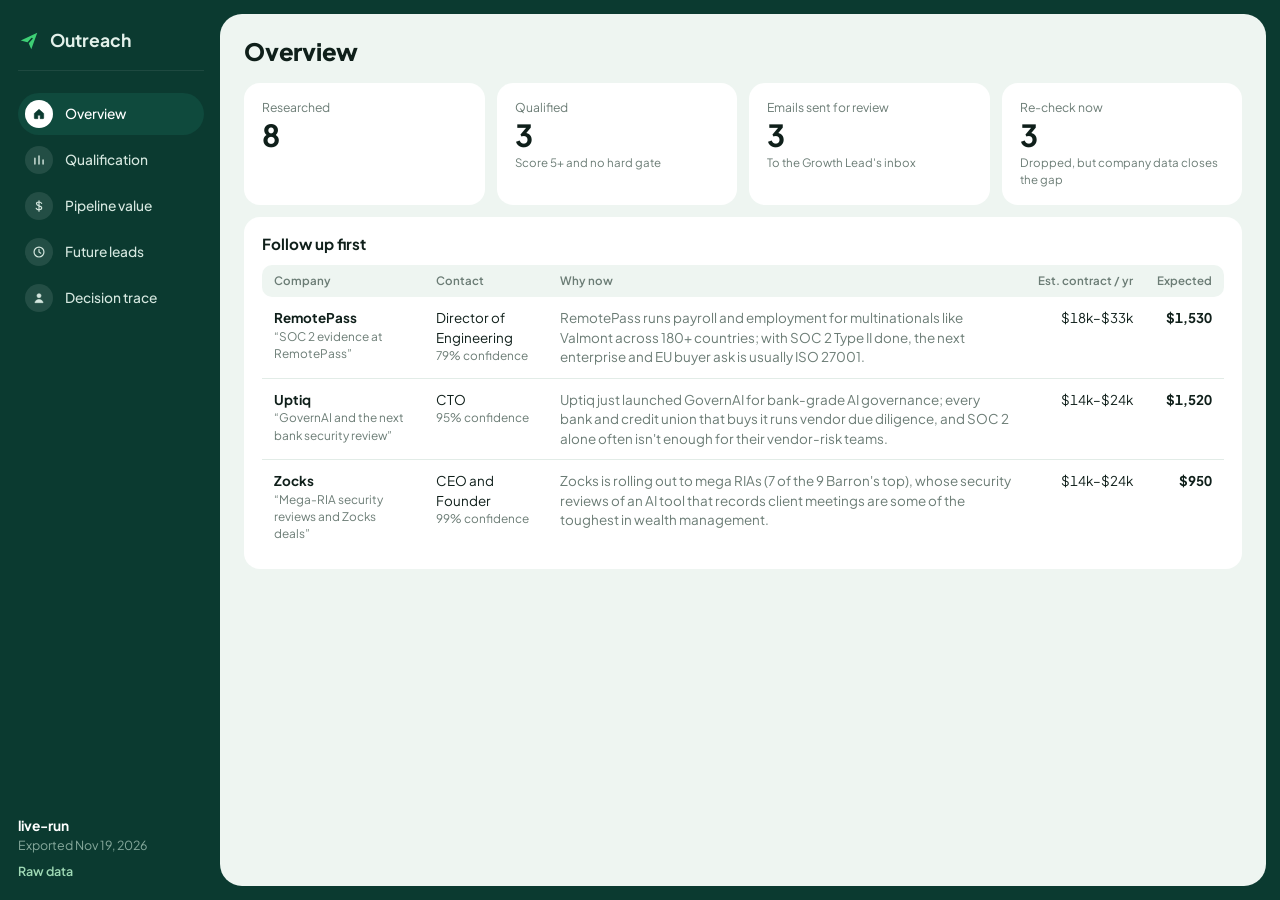
==== commit 464043f6: "Dashboard: one fact per place - five focused pages, no decorative charts or repeated lists Overview " ====
--- a/dashboard/index.html
+++ b/dashboard/index.html
@@ -4,7 +4,7 @@
   <meta charset="utf-8">
   <meta name="viewport" content="width=device-width, initial-scale=1, viewport-fit=cover">
   <title>Sprinto Outreach Pipeline</title>
-  <meta name="description" content="Which prospects qualified for Sprinto, why, who was contacted, and every step the research agent took.">
+  <meta name="description" content="Which prospects qualified for Sprinto, what they're worth, who to contact, and which to re-check later.">
   <link rel="preconnect" href="https://fonts.googleapis.com">
   <link rel="preconnect" href="https://fonts.gstatic.com" crossorigin>
   <link rel="stylesheet" href="https://fonts.googleapis.com/css2?family=Plus+Jakarta+Sans:wght@400;500;600;700;800&display=swap">
@@ -13,14 +13,13 @@
 <body>
   <div class="shell">
     <aside class="side" aria-label="Sidebar">
-      <a class="brand" href="#dashboard" aria-label="Outreach dashboard">
+      <a class="brand" href="#overview" aria-label="Outreach overview">
         <svg viewBox="0 0 24 24" width="22" height="22" aria-hidden="true"><path d="M3 11.5 21 3l-6.5 18-3.2-7.3L3 11.5Z" fill="#3ecf75"/><path d="m11.3 13.7 3.9-4.4" stroke="#0b3a30" stroke-width="1.8" stroke-linecap="round"/></svg>
         <span>Outreach</span>
       </a>
       <nav class="nav" aria-label="Pages">
-        <p class="nav-label">Navigation</p>
-        <a href="#dashboard" data-nav="dashboard">
-          <span class="ico"><svg viewBox="0 0 24 24" aria-hidden="true"><path d="M4 11 12 4l8 7v8a1 1 0 0 1-1 1h-5v-6h-4v6H5a1 1 0 0 1-1-1z"/></svg></span>Dashboard</a>
+        <a href="#overview" data-nav="overview">
+          <span class="ico"><svg viewBox="0 0 24 24" aria-hidden="true"><path d="M4 11 12 4l8 7v8a1 1 0 0 1-1 1h-5v-6h-4v6H5a1 1 0 0 1-1-1z"/></svg></span>Overview</a>
         <a href="#qualification" data-nav="qualification">
           <span class="ico"><svg viewBox="0 0 24 24" aria-hidden="true"><path d="M5 19V9m7 10V5m7 14v-7" stroke-width="2.4" stroke-linecap="round"/></svg></span>Qualification</a>
         <a href="#value" data-nav="value">
@@ -29,160 +28,59 @@
           <span class="ico"><svg viewBox="0 0 24 24" aria-hidden="true"><circle cx="12" cy="12" r="8.5" fill="none" stroke-width="2"/><path d="M12 7.5V12l3 2" stroke-width="2" stroke-linecap="round" fill="none"/></svg></span>Future leads</a>
         <a href="#trace" data-nav="trace">
           <span class="ico"><svg viewBox="0 0 24 24" aria-hidden="true"><circle cx="12" cy="8" r="3.5"/><path d="M5 20c.8-3.6 3.6-5.5 7-5.5s6.2 1.9 7 5.5z"/></svg></span>Decision trace</a>
-        <a href="#companies" data-nav="companies">
-          <span class="ico"><svg viewBox="0 0 24 24" aria-hidden="true"><path d="M5 5h14v4H5zm0 6h14v4H5zm0 6h14v2H5z"/></svg></span>Companies</a>
       </nav>
       <div class="side-foot">
-        <p class="nav-label">Run</p>
-        <div class="run">
-          <span class="run-dot" aria-hidden="true"></span>
-          <div><b id="run-name">—</b><span id="run-date">—</span></div>
-        </div>
+        <p class="run"><b id="run-name">—</b><span id="run-date">—</span></p>
+        <a class="raw" href="data.json" target="_blank" rel="noopener">Raw data</a>
       </div>
     </aside>
 
     <main class="panel">
-      <header class="top">
-        <div>
-          <h1 id="page-title">Dashboard</h1>
-          <p class="lede" id="page-lede">Loading the latest run…</p>
+      <h1 id="page-title">Overview</h1>
+
+      <!-- Overview: where the run stands, and who to follow up first -->
+      <section class="view" id="view-overview" data-title="Overview">
+        <div class="row stats">
+          <article class="card stat"><p class="k-label">Researched</p><p class="k-value" data-k="researched">—</p></article>
+          <article class="card stat"><p class="k-label">Qualified</p><p class="k-value" data-k="qualified">—</p><p class="k-note">Score <span class="thr">—</span>+ and no hard gate</p></article>
+          <article class="card stat"><p class="k-label">Emails sent for review</p><p class="k-value" data-k="emailed">—</p><p class="k-note">To the Growth Lead's inbox</p></article>
+          <article class="card stat"><p class="k-label">Re-check now</p><p class="k-value" data-k="recheck">—</p><p class="k-note">Dropped, but company data closes the gap</p></article>
         </div>
-        <a class="btn-dark" href="data.json" target="_blank" rel="noopener">Raw data</a>
-      </header>
-
-      <!-- Dashboard -->
-      <section class="view" id="view-dashboard" data-title="Dashboard">
-        <div class="row kpis" aria-label="Run totals">
-          <article class="card kpi">
-            <div>
-              <p class="k-label">Companies researched</p>
-              <p class="k-value"><span data-k="researched">—</span></p>
-              <p class="k-delta up" id="d-researched">—</p>
-            </div>
-            <div class="mini" id="mini-researched" aria-hidden="true"></div>
-          </article>
-          <article class="card kpi">
-            <div>
-              <p class="k-label">Disqualified</p>
-              <p class="k-value"><span data-k="dropped">—</span><small>/<span data-k="researched">—</span></small></p>
-              <p class="k-delta down" id="d-dropped">—</p>
-            </div>
-            <div class="mini" id="mini-dropped" aria-hidden="true"></div>
-          </article>
-          <article class="card kpi">
-            <div>
-              <p class="k-label">Emails sent for review</p>
-              <p class="k-value"><span data-k="emailed">—</span></p>
-              <p class="k-delta up" id="d-emailed">—</p>
-            </div>
-            <div class="mini" id="mini-emailed" aria-hidden="true"></div>
-          </article>
-        </div>
-
-        <div class="row mid">
-          <article class="card center">
-            <h2>Qualification rate</h2>
-            <p class="big"><span id="rate">—</span><small>%</small></p>
-            <div class="gauge" id="gauge" role="img" aria-label="Qualification rate"></div>
-            <p class="fine">Qualify threshold <b class="thr">—</b> points</p>
-          </article>
-          <article class="card center">
-            <h2>Contact confidence</h2>
-            <p class="big"><span id="conf">—</span><small>%</small></p>
-            <ul class="legend" id="conf-legend"></ul>
-            <a class="btn-line" href="#trace">View contacts</a>
-          </article>
-          <article class="card wide">
-            <div class="card-head">
-              <h2>ICP score by company</h2>
-              <a class="link" href="#qualification">Details</a>
-            </div>
-            <p class="sub">Green qualified; orange was dropped, darker for higher scores. Click a company for its decision.</p>
-            <div class="wide-body">
-              <ul class="score-list" id="score-list"></ul>
-              <div class="chart" id="score-chart"></div>
-            </div>
-          </article>
-        </div>
-
-        <div class="row bottom">
-          <div class="pills">
-            <article class="pill dark">
-              <div class="ring" id="ring-pages" aria-hidden="true"></div>
-              <div><h3>Agent loop</h3><p><span data-k="pages">—</span> extra pages read beyond homepages, capped at 4 per company</p></div>
-            </article>
-            <article class="pill light">
-              <div class="ring" id="ring-drafts" aria-hidden="true"></div>
-              <div><h3>Draft quality checks</h3><p id="draft-note">—</p></div>
-            </article>
+        <article class="card">
+          <h2>Follow up first</h2>
+          <div class="tablewrap">
+            <table class="table">
+              <thead><tr><th>Company</th><th>Contact</th><th>Why now</th><th class="num">Est. contract / yr</th><th class="num">Expected</th></tr></thead>
+              <tbody id="lead-rows"></tbody>
+            </table>
           </div>
-          <article class="promo">
-            <div class="promo-top">
-              <span class="promo-brand"><svg viewBox="0 0 24 24" width="18" height="18" aria-hidden="true"><path d="M3 11.5 21 3l-6.5 18-3.2-7.3L3 11.5Z" fill="#c7f5d6"/></svg>In your inbox</span>
-              <a class="promo-arrow" href="#trace" aria-label="Open the decision trace"><svg viewBox="0 0 24 24" width="22" height="22" aria-hidden="true"><path d="M7 17 17 7M9 7h8v8" stroke="#fff" stroke-width="2" fill="none" stroke-linecap="round"/></svg></a>
-            </div>
-            <p class="promo-title"><span data-k="emailed">—</span> emails ready for the Growth Lead to review</p>
-            <div class="chips" id="chips"></div>
-          </article>
-        </div>
+        </article>
       </section>
 
-      <!-- Qualification -->
+      <!-- Qualification: why companies passed or failed -->
       <section class="view" id="view-qualification" data-title="Qualification" hidden>
         <div class="row q-grid">
-          <article class="card q-scores">
-            <div class="card-head">
-              <h2>ICP score by company</h2>
-              <span class="fine">Qualify threshold <b class="thr">—</b> points</span>
-            </div>
-            <p class="sub">Points from the scoring table. Hard gates (already on a compliance platform, not SaaS) drop a company whatever its score. Hover or tap a bar for the reasons, click to open its decision.</p>
-            <div class="chart tall" id="q-score-chart"></div>
-          </article>
           <article class="card">
-            <h2>Where each company stopped</h2>
-            <p class="sub">Companies that reached each step</p>
-            <div class="chart" id="funnel-chart"></div>
+            <div class="card-head"><h2>ICP score</h2><span class="fine">Qualify at <b class="thr">—</b></span></div>
+            <div class="chart" id="score-chart"></div>
           </article>
           <article class="card">
             <h2>Why companies were dropped</h2>
-            <p class="sub">Disqualified companies by the rule that stopped them</p>
             <div class="chart" id="drop-chart"></div>
           </article>
         </div>
       </section>
 
-      <!-- Pipeline value -->
+      <!-- Pipeline value: what the qualified companies are worth -->
       <section class="view" id="view-value" data-title="Pipeline value" hidden>
-        <div class="row kpis">
-          <article class="card kpi">
-            <div>
-              <p class="k-label">Potential annual contract value</p>
-              <p class="k-value" id="v-acv">—</p>
-              <p class="k-delta" id="v-acv-range">—</p>
-            </div>
-          </article>
-          <article class="card kpi">
-            <div>
-              <p class="k-label">Expected pipeline value</p>
-              <p class="k-value" id="v-ev">—</p>
-              <p class="k-delta" id="v-ev-note">—</p>
-            </div>
-          </article>
-          <article class="card kpi">
-            <div>
-              <p class="k-label">3-year value if all close</p>
-              <p class="k-value" id="v-3y">—</p>
-              <p class="k-delta" id="v-3y-note">—</p>
-            </div>
-          </article>
+        <div class="row stats three">
+          <article class="card stat"><p class="k-label">Annual contract value</p><p class="k-value" id="v-acv">—</p><p class="k-note" id="v-acv-range">—</p></article>
+          <article class="card stat"><p class="k-label">Expected value</p><p class="k-value" id="v-ev">—</p><p class="k-note">Midpoint × chance of winning</p></article>
+          <article class="card stat"><p class="k-label">3-year value</p><p class="k-value" id="v-3y">—</p><p class="k-note" id="v-3y-note">—</p></article>
         </div>
         <div class="row v-grid">
           <article class="card">
-            <div class="card-head">
-              <h2>Contract value range by company</h2>
-              <span class="fine">Ranked by expected value</span>
-            </div>
-            <p class="sub">Bar = estimated annual contract range; dot = midpoint. Expected value = midpoint × chance of winning. Click a company for its decision.</p>
+            <h2>Contract value by company</h2>
             <div class="chart" id="value-chart"></div>
             <div class="tablewrap">
               <table class="table compact">
@@ -193,51 +91,37 @@
           </article>
           <article class="card assumptions">
             <h2>Assumptions</h2>
-            <p class="sub">Estimates from public benchmarks, editable in <code>config.py</code>. Replace with Sprinto's price book.</p>
-            <h3>First framework, per year</h3>
+            <p class="fine">Public benchmarks; edit in <code>config.py</code>.</p>
+            <h3>First framework / yr</h3>
             <ul class="kv" id="a-price"></ul>
             <h3>Each extra framework</h3>
             <p id="a-uplift">—</p>
-            <h3>Chance of winning (first cold email)</h3>
+            <h3>Chance of winning</h3>
             <ul class="kv" id="a-win"></ul>
             <p class="fine src" id="a-ret">—</p>
           </article>
         </div>
       </section>
 
-      <!-- Future leads -->
+      <!-- Future leads: what to re-check later -->
       <section class="view" id="view-future" data-title="Future leads" hidden>
-        <div class="row kpis">
-          <article class="card kpi"><div><p class="k-label">Re-check now</p><p class="k-value" id="f-now">—</p><p class="k-delta up" id="f-now-note">—</p></div></article>
-          <article class="card kpi"><div><p class="k-label">On the watch list</p><p class="k-value" id="f-watch">—</p><p class="k-delta" id="f-watch-note">—</p></div></article>
-          <article class="card kpi"><div><p class="k-label">Not a fit</p><p class="k-value" id="f-no">—</p><p class="k-delta down" id="f-no-note">—</p></div></article>
+        <div class="row f-grid">
+          <div class="future-grid" id="future-cards"></div>
+          <article class="card signals">
+            <h2>Signals that qualify a near miss</h2>
+            <p class="fine">Any one of these closes a 1–2 point gap.</p>
+            <ul class="kv" id="signals"></ul>
+          </article>
         </div>
-        <div class="future-grid" id="future-cards"></div>
       </section>
 
-      <!-- Decision trace -->
+      <!-- Decision trace: everything about one company -->
       <section class="view" id="view-trace" data-title="Decision trace" hidden>
         <div class="row trace-grid">
-          <nav class="card co-list" aria-label="Companies">
-            <h2>Companies</h2>
-            <ul id="co-list"></ul>
-          </nav>
+          <nav class="card co-list" aria-label="Companies"><ul id="co-list"></ul></nav>
           <article class="card trace" id="detail"></article>
         </div>
       </section>
-
-      <!-- Companies -->
-      <section class="view" id="view-companies" data-title="Companies" hidden>
-        <article class="card fill">
-          <div class="tablewrap">
-            <table class="table">
-              <thead><tr><th>Company</th><th>Outcome</th><th class="num">Score</th><th>Decision</th><th>Contact</th><th>Email subject</th></tr></thead>
-              <tbody id="rows"></tbody>
-            </table>
-          </div>
-        </article>
-      </section>
-
     </main>
   </div>
   <script src="app.js"></script>
--- a/dashboard/styles.css
+++ b/dashboard/styles.css
@@ -1,4 +1,4 @@
-/* Layout: dark forest sidebar + pale mint panel of white rounded cards (reference look, single light theme). */
+/* Layout: dark forest sidebar + pale mint panel of white cards. One fact, one place. Single light theme. */
 :root {
   --forest: #0b3a30;
   --forest-2: #0f4a3d;
@@ -14,64 +14,131 @@
   --orange: #e8572a;
   --orange-soft: #f6c3ae;
   --orange-pale: #fbe6dd;
+  --amber-pale: #fdf1d6;
   --font: "Plus Jakarta Sans", "Segoe UI", system-ui, -apple-system, sans-serif;
   color-scheme: light;
 }
 
 * { box-sizing: border-box; }
 html { -webkit-text-size-adjust: 100%; }
-body { margin: 0; background: #d9dedc; color: var(--ink); font-family: var(--font); font-size: 14px; line-height: 1.45; }
+body { margin: 0; background: var(--forest); color: var(--ink); font-family: var(--font); font-size: 14px; line-height: 1.45; }
 a { color: inherit; }
 h1, h2, h3, p { margin: 0; }
-h1 { font-size: 1.55rem; font-weight: 800; letter-spacing: -0.01em; }
-h2 { font-size: 0.98rem; font-weight: 700; }
-h3 { font-size: 0.95rem; font-weight: 700; }
+h1 { font-size: 1.5rem; font-weight: 800; letter-spacing: -0.01em; }
+h2 { font-size: 0.95rem; font-weight: 700; }
+h3 { font-size: 0.78rem; font-weight: 700; }
+:focus-visible { outline: 2px solid var(--green); outline-offset: 2px; }
 
 .shell {
-  display: grid; grid-template-columns: 230px minmax(0, 1fr); gap: 0;
-  height: 100vh; height: 100dvh; overflow: hidden; background: var(--forest);
+  display: grid; grid-template-columns: 220px minmax(0, 1fr);
+  height: 100vh; height: 100dvh; overflow: hidden;
   padding: max(14px, env(safe-area-inset-top, 0px)) max(14px, env(safe-area-inset-right, 0px)) 14px 0;
 }
 
 /* Sidebar */
-.side { height: 100%; display: flex; flex-direction: column; gap: 26px; padding: 14px 18px 6px max(18px, env(safe-area-inset-left, 0px)); color: #e3f1ea; }
-.brand { display: flex; align-items: center; gap: 10px; text-decoration: none; font-weight: 700; font-size: 1.15rem; padding-bottom: 18px; border-bottom: 1px solid rgba(255, 255, 255, 0.08); }
-.nav { display: flex; flex-direction: column; gap: 6px; }
-.nav-label { font-size: 0.68rem; letter-spacing: 0.08em; text-transform: uppercase; color: #86a99c; margin-bottom: 6px; }
+.side { height: 100%; display: flex; flex-direction: column; gap: 22px; padding: 14px 16px 6px max(18px, env(safe-area-inset-left, 0px)); color: #e3f1ea; }
+.brand { display: flex; align-items: center; gap: 10px; text-decoration: none; font-weight: 700; font-size: 1.1rem; padding-bottom: 16px; border-bottom: 1px solid rgba(255, 255, 255, 0.08); }
+.nav { display: flex; flex-direction: column; gap: 4px; }
 .nav a { display: flex; align-items: center; gap: 12px; text-decoration: none; font-size: 0.86rem; font-weight: 500; padding: 7px 10px 7px 7px; border-radius: 999px; color: #d5e7df; }
 .nav a:hover { background: rgba(255, 255, 255, 0.05); }
 .nav a.active { background: var(--forest-2); color: #fff; }
-.nav a:focus-visible, .btn-dark:focus-visible, .btn-line:focus-visible, .promo-arrow:focus-visible { outline: 2px solid var(--green); outline-offset: 2px; }
-.ico { width: 30px; height: 30px; border-radius: 50%; background: rgba(255, 255, 255, 0.1); display: grid; place-items: center; flex: none; }
-.ico svg { width: 15px; height: 15px; fill: #d5e7df; stroke: #d5e7df; }
+.ico { width: 28px; height: 28px; border-radius: 50%; background: rgba(255, 255, 255, 0.1); display: grid; place-items: center; flex: none; }
+.ico svg { width: 14px; height: 14px; fill: #d5e7df; stroke: #d5e7df; }
 .nav a.active .ico { background: #fff; }
 .nav a.active .ico svg { fill: var(--forest); stroke: var(--forest); }
-.side-foot { margin-top: auto; }
-.run { display: flex; align-items: center; gap: 12px; }
-.run b { display: block; font-size: 0.95rem; color: #fff; }
-.run span { font-size: 0.78rem; color: #86a99c; }
-.run-dot { width: 38px; height: 38px; border-radius: 50%; background: radial-gradient(circle at 35% 35%, #7de3a3, #1f9d57 70%); box-shadow: 0 0 0 3px rgba(62, 207, 117, 0.25); flex: none; }
+.side-foot { margin-top: auto; display: flex; flex-direction: column; gap: 8px; font-size: 0.78rem; }
+.run { display: flex; flex-direction: column; }
+.run b { color: #fff; font-size: 0.86rem; }
+.run span { color: #86a99c; }
+.raw { color: #9fd9b5; text-decoration: none; font-weight: 600; }
+.raw:hover { text-decoration: underline; }
 
 /* Panel */
-.panel { background: var(--mint-bg); border-radius: 22px; padding: 16px clamp(16px, 2.2vw, 24px) 16px; display: flex; flex-direction: column; gap: 12px; min-width: 0; min-height: 0; overflow-y: auto; }
+.panel { background: var(--mint-bg); border-radius: 22px; padding: 20px clamp(16px, 2.2vw, 24px); display: flex; flex-direction: column; gap: 14px; min-width: 0; min-height: 0; overflow-y: auto; }
 .view { display: flex; flex-direction: column; gap: 12px; min-height: 0; flex: 1; }
 .view[hidden] { display: none; }
-@media (prefers-reduced-motion: no-preference) { .view:not([hidden]) { animation: viewIn 220ms ease-out; } }
-@keyframes viewIn { from { opacity: 0; transform: translateY(4px); } to { opacity: 1; transform: none; } }
+@media (prefers-reduced-motion: no-preference) { .view:not([hidden]) { animation: viewIn 200ms ease-out; } }
+@keyframes viewIn { from { opacity: 0; transform: translateY(3px); } to { opacity: 1; transform: none; } }
+.row { display: grid; gap: 12px; min-width: 0; }
+.card { background: var(--card); border-radius: 16px; padding: 16px 18px; min-width: 0; display: flex; flex-direction: column; gap: 10px; }
 .card-head { display: flex; align-items: baseline; justify-content: space-between; gap: 12px; flex-wrap: wrap; }
-.link { font-size: 0.76rem; font-weight: 600; color: var(--forest-2); text-decoration: none; }
-.link:hover { text-decoration: underline; }
-.chart.tall { min-height: 320px; }
+.fine { font-size: 0.74rem; color: var(--muted); }
+.fine b { color: var(--ink); }
 
-/* Qualification page */
-.q-grid { grid-template-columns: minmax(0, 1.5fr) minmax(0, 1fr); grid-template-rows: auto auto; flex: 1; }
-.q-scores { grid-row: span 2; display: flex; flex-direction: column; gap: 6px; }
+/* Stat cards */
+.stats { grid-template-columns: repeat(4, minmax(0, 1fr)); }
+.stats.three { grid-template-columns: repeat(3, minmax(0, 1fr)); }
+.stat { gap: 2px; }
+.k-label { font-size: 0.76rem; color: var(--muted); }
+.k-value { font-size: 1.9rem; font-weight: 700; font-variant-numeric: tabular-nums; line-height: 1.15; }
+.k-note { font-size: 0.72rem; color: var(--muted); }
 
-/* Decision trace page */
-.trace-grid { grid-template-columns: 250px minmax(0, 1fr); flex: 1; min-height: 0; align-items: stretch; }
+/* Tables */
+.tablewrap { overflow-x: auto; }
+.table { border-collapse: collapse; width: 100%; min-width: 640px; }
+.table th { text-align: left; font-size: 0.72rem; color: var(--muted); font-weight: 600; padding: 8px 12px; background: var(--mint-bg); white-space: nowrap; }
+.table th:first-child { border-radius: 10px 0 0 10px; }
+.table th:last-child { border-radius: 0 10px 10px 0; }
+.table td { padding: 11px 12px; border-bottom: 1px solid var(--line); vertical-align: top; font-size: 0.84rem; }
+.table tr:last-child td { border-bottom: 0; }
+.table .num { text-align: right; font-variant-numeric: tabular-nums; white-space: nowrap; }
+.table td.num b { font-weight: 700; }
+.table .muted { color: var(--muted); }
+.table tbody tr { cursor: pointer; }
+.table tbody tr:hover td { background: #f6fbf8; }
+.table.compact td { padding: 8px 10px; font-size: 0.8rem; }
+.table.compact th { padding: 7px 10px; }
+.cell-sub { display: block; font-size: 0.74rem; color: var(--muted); }
+
+/* Charts */
+.chart { position: relative; width: 100%; }
+.chart svg { display: block; width: 100%; overflow: visible; }
+.chart text { font-family: var(--font); font-size: 11px; fill: var(--muted); font-variant-numeric: tabular-nums; }
+.chart text.strong { fill: var(--ink); font-weight: 600; }
+.chart .bar { cursor: pointer; }
+.tip { position: absolute; z-index: 5; pointer-events: none; background: var(--forest-ink); color: #fff; border-radius: 10px; padding: 10px 12px; font-size: 0.76rem; max-width: 280px; line-height: 1.45; box-shadow: 0 10px 30px rgba(6, 39, 32, 0.35); }
+.tip b { display: flex; justify-content: space-between; gap: 14px; margin-bottom: 4px; }
+.tip ul { margin: 4px 0 0; padding-left: 14px; color: #cfe3da; }
+
+/* Badges */
+.badge { display: inline-block; font-size: 0.7rem; font-weight: 700; padding: 2px 9px; border-radius: 999px; white-space: nowrap; background: var(--mint-bg); color: var(--muted); }
+.badge[data-o="emailed"], .badge[data-p="high"] { background: var(--green-pale); color: #1a7a45; }
+.badge[data-o="disqualified"] { background: var(--orange-pale); color: #b43f19; }
+.badge[data-o="drafted"], .badge[data-o="no_poc"], .badge[data-o="manual_review"], .badge[data-p="medium"] { background: var(--amber-pale); color: #8a5a07; }
+.badge[data-o="failed"] { background: #fde2e0; color: #a3271f; }
+
+/* Qualification */
+.q-grid { grid-template-columns: minmax(0, 1.6fr) minmax(0, 1fr); align-items: start; }
+
+/* Pipeline value */
+.v-grid { grid-template-columns: minmax(0, 1.8fr) minmax(0, 1fr); align-items: start; }
+.assumptions { gap: 4px; }
+.assumptions h3 { margin-top: 8px; }
+.assumptions p { font-size: 0.8rem; }
+.assumptions code { font-size: 0.72rem; background: var(--mint-bg); padding: 1px 5px; border-radius: 5px; }
+.kv { list-style: none; margin: 0; padding: 0; display: flex; flex-direction: column; gap: 3px; font-size: 0.8rem; }
+.kv li { display: flex; justify-content: space-between; gap: 10px; }
+.kv li span:last-child { font-weight: 600; font-variant-numeric: tabular-nums; white-space: nowrap; }
+.src { margin-top: 8px; }
+
+/* Future leads */
+.f-grid { grid-template-columns: minmax(0, 1fr) 270px; align-items: start; flex: 1; min-height: 0; }
+.future-grid { display: grid; grid-template-columns: repeat(auto-fill, minmax(240px, 1fr)); gap: 12px; align-content: start; }
+.fcard { gap: 6px; border-top: 4px solid var(--line); }
+.fcard[data-p="high"] { border-top-color: var(--green); }
+.fcard[data-p="medium"] { border-top-color: #e2a64b; }
+.fcard[data-p="none"] { opacity: 0.7; }
+.fhead { display: flex; align-items: center; justify-content: space-between; gap: 8px; }
+.fmeta { font-size: 0.74rem; color: var(--muted); }
+.fcard p.fnote { font-size: 0.8rem; }
+.fcard ul { margin: 0; padding-left: 15px; font-size: 0.76rem; display: flex; flex-direction: column; gap: 2px; }
+.signals .kv li span:first-child { color: var(--ink); }
+
+/* Decision trace */
+.trace-grid { grid-template-columns: 230px minmax(0, 1fr); flex: 1; min-height: 0; align-items: stretch; }
 .trace-grid > .card { min-height: 0; overflow-y: auto; }
-.co-list ul { list-style: none; margin: 10px 0 0; padding: 0; display: flex; flex-direction: column; gap: 4px; }
-.co-list button { all: unset; box-sizing: border-box; width: 100%; display: grid; grid-template-columns: 1fr auto; gap: 2px 8px; padding: 9px 10px; border-radius: 10px; cursor: pointer; }
+.co-list ul { list-style: none; margin: 0; padding: 0; display: flex; flex-direction: column; gap: 3px; }
+.co-list button { all: unset; box-sizing: border-box; width: 100%; display: grid; grid-template-columns: 1fr auto; gap: 3px 8px; padding: 8px 10px; border-radius: 10px; cursor: pointer; }
 .co-list button:hover { background: var(--mint-bg); }
 .co-list button[aria-current="true"] { background: var(--forest-ink); color: #fff; }
 .co-list button[aria-current="true"] .co-score { color: #b9d2c8; }
@@ -79,192 +146,43 @@
 .co-name { font-weight: 600; font-size: 0.86rem; }
 .co-score { font-size: 0.74rem; color: var(--muted); font-variant-numeric: tabular-nums; align-self: center; }
 .co-list .badge { justify-self: start; }
-.trace-title { display: flex; align-items: center; gap: 10px; flex-wrap: wrap; margin-bottom: 14px; }
-.trace-title h2 { font-size: 1.15rem; }
+.trace-title { display: flex; align-items: center; gap: 10px; flex-wrap: wrap; }
+.trace-title h2 { font-size: 1.1rem; }
 .trace-title .fine { margin-left: auto; }
-
-/* Companies page */
-.card.fill { flex: 1; min-height: 0; display: flex; flex-direction: column; }
-.card.fill .tablewrap { margin-top: 0; overflow: auto; flex: 1; }
-.table thead th { position: sticky; top: 0; z-index: 1; }
-
-.top { display: flex; align-items: flex-start; justify-content: space-between; gap: 16px; flex-wrap: wrap; }
-.lede { color: var(--muted); margin-top: 4px; max-width: 62ch; }
-.lede b { color: var(--ink); }
-.btn-dark { background: var(--forest-ink); color: #fff; text-decoration: none; font-weight: 600; font-size: 0.8rem; padding: 10px 16px; border-radius: 10px; white-space: nowrap; }
-.btn-line { display: inline-block; margin-top: auto; border: 1.5px solid var(--ink); border-radius: 9px; padding: 6px 30px; font-size: 0.78rem; font-weight: 600; text-decoration: none; }
-
-.row { display: grid; gap: 12px; min-width: 0; }
-.card { background: var(--card); border-radius: 16px; padding: 16px 18px; min-width: 0; }
-
-/* KPI cards */
-.kpis { grid-template-columns: repeat(3, minmax(0, 1fr)); }
-.kpi { display: flex; align-items: flex-end; justify-content: space-between; gap: 12px; }
-.k-label { font-size: 0.76rem; color: var(--muted); }
-.k-value { font-size: 1.5rem; font-weight: 700; margin: 2px 0 1px; font-variant-numeric: tabular-nums; }
-.k-value small { font-size: 1.1rem; color: var(--muted); font-weight: 600; }
-.k-delta { font-size: 0.72rem; color: var(--muted); }
-.k-delta b { font-weight: 700; }
-.k-delta.up b { color: var(--green); }
-.k-delta.down b { color: var(--orange); }
-.mini { display: flex; align-items: flex-end; gap: 5px; height: 38px; flex: none; }
-.mini i { display: block; width: 7px; border-radius: 2px 2px 0 0; }
-
-/* Middle row */
-.mid { grid-template-columns: minmax(0, 0.9fr) minmax(0, 0.9fr) minmax(0, 1.9fr); }
-.center { display: flex; flex-direction: column; align-items: center; text-align: center; gap: 6px; }
-.big { font-size: 2.4rem; font-weight: 700; line-height: 1.05; font-variant-numeric: tabular-nums; margin-top: 4px; }
-.big small { font-size: 1.6rem; font-weight: 600; color: var(--muted); }
-.gauge { width: 100%; max-width: 160px; }
-.gauge svg { display: block; width: 100%; height: auto; }
-.fine { font-size: 0.72rem; color: var(--muted); }
-.fine b { color: var(--ink); }
-.legend { list-style: none; padding: 0; margin: 4px 0 6px; width: 100%; display: flex; flex-direction: column; gap: 8px; }
-.legend li { display: grid; grid-template-columns: 10px 1fr auto; gap: 8px; align-items: center; font-size: 0.8rem; font-weight: 500; text-align: left; }
-.legend li span:last-child { color: var(--muted); font-variant-numeric: tabular-nums; font-size: 0.75rem; }
-.dot { width: 8px; height: 8px; border-radius: 50%; background: var(--green); }
-.wide { display: flex; flex-direction: column; gap: 6px; }
-.sub { font-size: 0.74rem; color: var(--muted); max-width: 52ch; }
-.wide-body { display: grid; grid-template-columns: minmax(0, 0.75fr) minmax(0, 1.25fr); gap: 14px; align-items: center; margin-top: 2px; }
-.score-list { list-style: none; margin: 0; padding: 0; display: flex; flex-direction: column; gap: 4px; }
-.score-list li { display: flex; align-items: center; gap: 8px; font-size: 0.8rem; font-weight: 600; cursor: pointer; }
-.score-list li:hover { color: var(--forest-2); }
-.score-list .sw { width: 8px; height: 8px; border-radius: 50%; flex: none; }
-.score-list .val { color: var(--muted); font-weight: 500; }
-.chart { position: relative; width: 100%; min-height: 150px; }
-.chart svg { display: block; width: 100%; overflow: visible; }
-.chart text { font-family: var(--font); font-size: 11px; fill: var(--muted); font-variant-numeric: tabular-nums; }
-.chart text.strong { fill: var(--ink); font-weight: 600; }
-.chart .bar { cursor: pointer; }
-.chart .bar:focus-visible { outline: 2px solid var(--forest); }
-.tip { position: absolute; z-index: 5; pointer-events: none; background: var(--forest-ink); color: #fff; border-radius: 10px; padding: 10px 12px; font-size: 0.76rem; max-width: 280px; line-height: 1.45; box-shadow: 0 10px 30px rgba(6, 39, 32, 0.35); }
-.tip b { display: flex; justify-content: space-between; gap: 14px; margin-bottom: 2px; }
-.tip .lvl { color: #9fc4b6; display: block; margin-bottom: 4px; }
-.tip ul { margin: 6px 0 0; padding-left: 14px; color: #cfe3da; }
-
-/* Bottom row */
-.bottom { grid-template-columns: minmax(0, 1fr) minmax(0, 1fr); align-items: stretch; }
-.pills { display: flex; flex-direction: column; gap: 10px; }
-.pill { display: flex; align-items: center; gap: 16px; border-radius: 999px; padding: 9px 24px 9px 10px; flex: 1; min-height: 66px; }
-.pill p { font-size: 0.8rem; }
-.pill.dark { background: var(--forest-ink); color: #fff; }
-.pill.dark p { color: #b9d2c8; }
-.pill.light { background: #e4f1ea; }
-.pill.light p { color: var(--muted); }
-.ring { width: 54px; height: 54px; flex: none; }
-.ring svg { display: block; width: 100%; height: 100%; }
-.promo { position: relative; overflow: hidden; border-radius: 18px; padding: 14px 20px 16px; color: #fff; display: flex; flex-direction: column; gap: 8px; min-height: 142px;
-  background:
-    radial-gradient(120px 120px at 88% 70%, rgba(126, 234, 164, 0.55), transparent 70%),
-    radial-gradient(220px 160px at 78% 110%, rgba(62, 207, 117, 0.6), transparent 70%),
-    radial-gradient(260px 200px at 105% 20%, rgba(19, 120, 72, 0.9), transparent 70%),
-    linear-gradient(135deg, #0f5a43, #11764f); }
-.promo::after { content: ""; position: absolute; right: 26px; bottom: 26px; width: 26px; height: 26px; border-radius: 50%; background: #fff; box-shadow: 0 0 0 9px rgba(255, 255, 255, 0.25); opacity: 0.85; }
-.promo-top { display: flex; align-items: center; justify-content: space-between; }
-.promo-brand { display: flex; align-items: center; gap: 8px; font-weight: 600; font-size: 0.9rem; }
-.promo-arrow { display: grid; place-items: center; width: 34px; height: 34px; border-radius: 50%; }
-.promo-title { font-size: 1.25rem; font-weight: 700; line-height: 1.2; max-width: 16ch; }
-.chips { display: flex; flex-wrap: wrap; gap: 6px; margin-top: auto; padding-right: 56px; position: relative; z-index: 1; }
-.chip { background: rgba(255, 255, 255, 0.94); color: var(--forest-ink); border-radius: 7px; padding: 4px 9px; font-size: 0.7rem; font-weight: 600; box-shadow: 0 4px 12px rgba(0, 0, 0, 0.15); }
-.chip:nth-child(2) { background: #c9f0d6; }
-
-/* Trace detail */
-.detail { display: grid; grid-template-columns: repeat(auto-fit, minmax(280px, 1fr)); gap: 26px; }
-.detail h3 { margin-bottom: 8px; }
-.detail dl { display: grid; grid-template-columns: max-content 1fr; gap: 7px 14px; margin: 0; font-size: 0.86rem; }
+.detail { display: grid; grid-template-columns: repeat(auto-fit, minmax(280px, 1fr)); gap: 24px; }
+.detail h3 { margin-bottom: 6px; color: var(--muted); text-transform: uppercase; letter-spacing: 0.05em; font-size: 0.68rem; }
+.detail dl { display: grid; grid-template-columns: max-content 1fr; gap: 7px 14px; margin: 0; font-size: 0.85rem; }
 .detail dt { font-size: 0.74rem; color: var(--muted); padding-top: 2px; }
 .detail dd { margin: 0; min-width: 0; overflow-wrap: anywhere; }
-.list { list-style: none; margin: 0 0 18px; padding: 0; display: flex; flex-direction: column; gap: 7px; font-size: 0.86rem; }
-.list li { display: grid; grid-template-columns: 2.4em 1fr; gap: 10px; align-items: baseline; }
+.list { list-style: none; margin: 0 0 16px; padding: 0; display: flex; flex-direction: column; gap: 6px; font-size: 0.84rem; }
+.list li { display: grid; grid-template-columns: 2.2em 1fr; gap: 10px; align-items: baseline; }
 .pts { text-align: right; font-weight: 700; font-variant-numeric: tabular-nums; }
 .pts.pos { color: #1f9d57; }
 .pts.neg { color: var(--orange); }
 .step { font-size: 0.8rem; color: var(--muted); overflow-wrap: anywhere; }
 .step b { color: var(--ink); font-weight: 600; }
 
-.badge { display: inline-block; font-size: 0.72rem; font-weight: 700; padding: 2px 10px; border-radius: 999px; white-space: nowrap; }
-.badge[data-o="emailed"] { background: var(--green-pale); color: #1a7a45; }
-.badge[data-o="disqualified"] { background: var(--orange-pale); color: #b43f19; }
-.badge[data-o="drafted"], .badge[data-o="no_poc"], .badge[data-o="manual_review"], .badge[data-o="awaiting_model"] { background: #fdf1d6; color: #8a5a07; }
-.badge[data-o="failed"] { background: #fde2e0; color: #a3271f; }
-
-.tablewrap { overflow-x: auto; margin-top: 10px; }
-.table { border-collapse: collapse; width: 100%; min-width: 760px; }
-.table th { text-align: left; font-size: 0.72rem; color: var(--muted); font-weight: 600; padding: 9px 12px; background: var(--mint-bg); white-space: nowrap; }
-.table th:first-child { border-radius: 10px 0 0 10px; }
-.table th:last-child { border-radius: 0 10px 10px 0; }
-.table td { padding: 11px 12px; border-bottom: 1px solid var(--line); vertical-align: top; font-size: 0.84rem; }
-.table tr:last-child td { border-bottom: 0; }
-.table .num { text-align: right; font-variant-numeric: tabular-nums; font-weight: 700; }
-.table .why { color: var(--muted); max-width: 42ch; }
-.table tbody tr { cursor: pointer; }
-.table tbody tr:hover td { background: #f6fbf8; }
-.table tbody tr:focus-visible { outline: 2px solid var(--green); }
-
-.foot { font-size: 0.74rem; color: var(--muted); margin-top: 12px; }
-
+/* Narrow screens */
 @media (max-width: 1100px) {
-  .mid { grid-template-columns: repeat(2, minmax(0, 1fr)); }
-  .wide { grid-column: 1 / -1; }
-  .q-grid { grid-template-columns: 1fr; }
-  .q-scores { grid-row: auto; }
+  .q-grid, .v-grid, .f-grid { grid-template-columns: 1fr; }
+  .stats { grid-template-columns: repeat(2, minmax(0, 1fr)); }
 }
 @media (max-width: 860px) {
-  .trace-grid > .card { overflow: visible; }
-  .shell { grid-template-columns: 1fr; grid-template-rows: auto minmax(0, 1fr); padding: 0; background: var(--mint-bg); }
-  .side { position: static; height: auto; flex-direction: row; flex-wrap: wrap; align-items: center; gap: 10px 16px; padding: max(14px, env(safe-area-inset-top, 0px)) max(16px, env(safe-area-inset-right, 0px)) 14px max(16px, env(safe-area-inset-left, 0px)); background: var(--forest); }
+  .shell { grid-template-columns: 1fr; grid-template-rows: auto minmax(0, 1fr); padding: 0; }
+  .side { height: auto; flex-direction: row; flex-wrap: wrap; align-items: center; gap: 10px 14px; padding: max(14px, env(safe-area-inset-top, 0px)) max(16px, env(safe-area-inset-right, 0px)) 12px max(16px, env(safe-area-inset-left, 0px)); }
   .brand { border: 0; padding: 0; }
-  .nav { flex-direction: row; flex-wrap: wrap; gap: 4px; width: 100%; }
-  .nav-label { display: none; }
+  .nav { flex-direction: row; flex-wrap: wrap; gap: 4px; width: 100%; order: 3; }
   .nav a { padding: 5px 10px 5px 5px; font-size: 0.78rem; }
   .ico { width: 24px; height: 24px; }
-  .side-foot { margin: 0 0 0 auto; }
-  .run-dot { width: 26px; height: 26px; }
+  .side-foot { margin: 0 0 0 auto; flex-direction: row; align-items: center; gap: 12px; }
+  .run span { display: none; }
   .panel { border-radius: 0; padding-left: max(16px, env(safe-area-inset-left, 0px)); padding-right: max(16px, env(safe-area-inset-right, 0px)); }
-  .kpis, .bottom, .mid, .trace-grid { grid-template-columns: 1fr; }
+  .stats.three, .trace-grid { grid-template-columns: 1fr; }
+  .trace-grid > .card { overflow: visible; }
   .co-list ul { flex-direction: row; flex-wrap: wrap; }
   .co-list li { flex: 1 1 140px; }
-  .wide-body { grid-template-columns: 1fr; }
 }
-@media (max-width: 560px) {
-  .side-foot { display: none; }
-  .pill { border-radius: 22px; }
+@media (max-width: 480px) {
+  .stats { grid-template-columns: 1fr 1fr; }
+  .k-value { font-size: 1.5rem; }
 }
-@media (prefers-reduced-motion: no-preference) {
-  .gauge path.val, .ring circle.val { transition: stroke-dashoffset 600ms ease-out; }
-}
-
-/* Pipeline value page */
-.v-grid { grid-template-columns: minmax(0, 1.8fr) minmax(0, 1fr); align-items: start; }
-.v-grid .chart { min-height: 120px; }
-.table.compact { min-width: 600px; }
-.table.compact td { padding: 8px 10px; font-size: 0.8rem; }
-.table.compact th { padding: 7px 10px; }
-.assumptions h3 { font-size: 0.8rem; margin: 10px 0 3px; }
-.assumptions p { font-size: 0.8rem; }
-.assumptions code { font-size: 0.75rem; background: var(--mint-bg); padding: 1px 5px; border-radius: 5px; }
-.kv { list-style: none; margin: 0; padding: 0; display: flex; flex-direction: column; gap: 3px; font-size: 0.8rem; }
-.kv li { display: flex; justify-content: space-between; gap: 10px; }
-.kv li span:last-child { font-weight: 600; font-variant-numeric: tabular-nums; }
-.src { margin-top: 10px; }
-@media (max-width: 1100px) { .v-grid { grid-template-columns: 1fr; } }
-
-/* Future leads page */
-.future-grid { display: grid; grid-template-columns: repeat(auto-fill, minmax(220px, 1fr)); gap: 10px; flex: 1; min-height: 0; overflow-y: auto; align-content: start; }
-.fcard { background: var(--card); border-radius: 16px; padding: 12px 14px; display: flex; flex-direction: column; gap: 5px; min-width: 0; border-top: 4px solid var(--line); }
-.fcard[data-p="high"] { border-top-color: var(--green); }
-.fcard[data-p="medium"] { border-top-color: #e2a64b; }
-.fcard[data-p="low"] { border-top-color: var(--green-soft); }
-.fcard[data-p="none"] { opacity: 0.75; }
-.fhead { display: flex; align-items: center; justify-content: space-between; gap: 8px; }
-.fhead h3 { font-size: 0.95rem; }
-.ftag { font-size: 0.7rem; font-weight: 700; padding: 2px 9px; border-radius: 999px; white-space: nowrap; background: var(--mint-bg); }
-.fcard[data-p="high"] .ftag { background: var(--green-pale); color: #1a7a45; }
-.fcard[data-p="medium"] .ftag { background: #fdf1d6; color: #8a5a07; }
-.fmeta { font-size: 0.74rem; color: var(--muted); }
-.fmeta b { color: var(--ink); }
-.fcard h4 { margin: 2px 0 0; font-size: 0.66rem; color: var(--muted); font-weight: 600; text-transform: uppercase; letter-spacing: 0.04em; }
-.fcard ul { margin: 0; padding-left: 15px; font-size: 0.74rem; display: flex; flex-direction: column; gap: 1px; }
-.fnote { font-size: 0.75rem; }
-.fcard .link { align-self: flex-start; margin-top: auto; background: none; border: 0; padding: 0; cursor: pointer; font: inherit; font-size: 0.76rem; font-weight: 600; color: var(--forest-2); }
-@media (max-width: 860px) { .future-grid { overflow: visible; } }
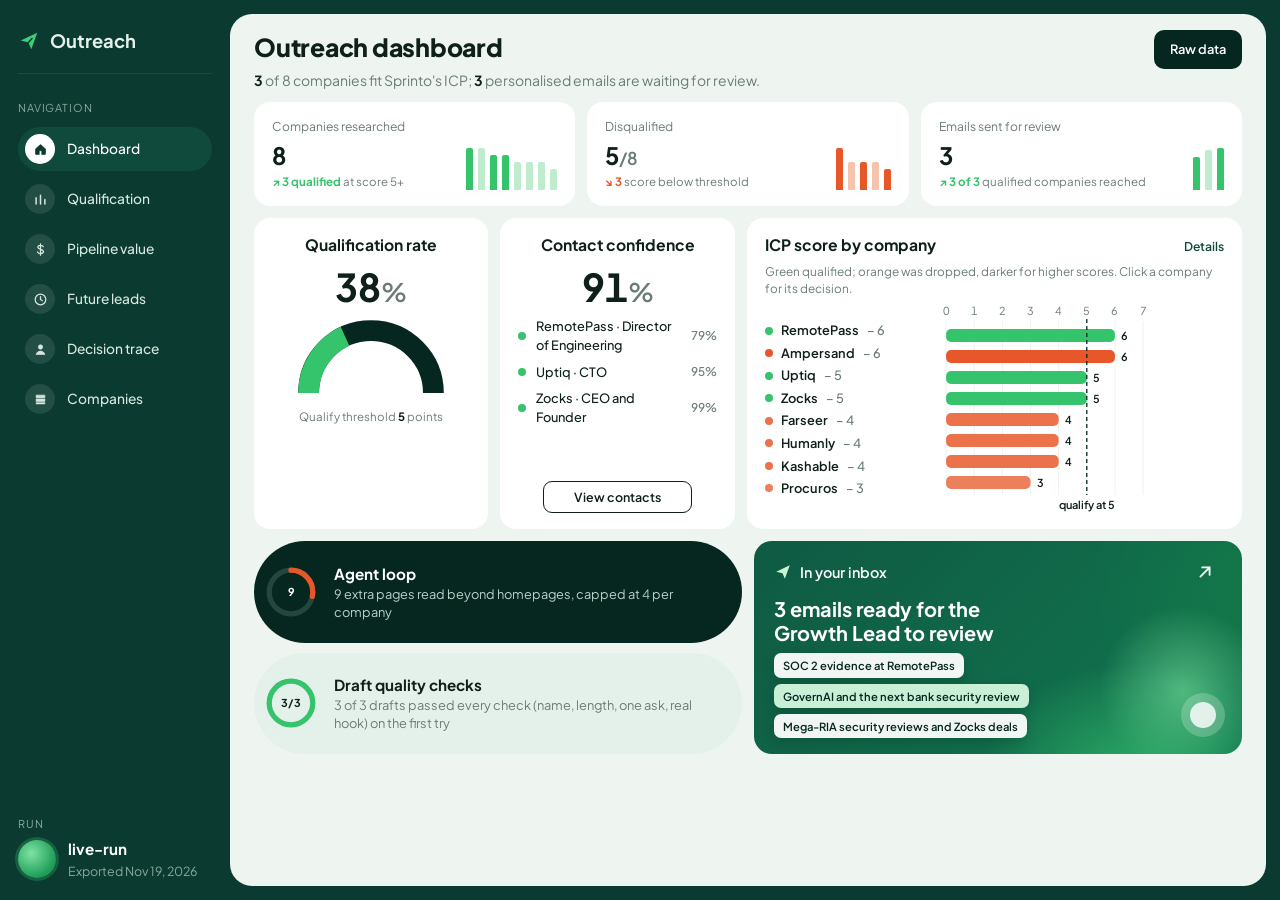
==== commit e69b35f1: "Revert "Dashboard: one fact per place - five focused pages, no decorative charts or repeated lists" " ====
--- a/dashboard/index.html
+++ b/dashboard/index.html
@@ -4,7 +4,7 @@
   <meta charset="utf-8">
   <meta name="viewport" content="width=device-width, initial-scale=1, viewport-fit=cover">
   <title>Sprinto Outreach Pipeline</title>
-  <meta name="description" content="Which prospects qualified for Sprinto, what they're worth, who to contact, and which to re-check later.">
+  <meta name="description" content="Which prospects qualified for Sprinto, why, who was contacted, and every step the research agent took.">
   <link rel="preconnect" href="https://fonts.googleapis.com">
   <link rel="preconnect" href="https://fonts.gstatic.com" crossorigin>
   <link rel="stylesheet" href="https://fonts.googleapis.com/css2?family=Plus+Jakarta+Sans:wght@400;500;600;700;800&display=swap">
@@ -13,13 +13,14 @@
 <body>
   <div class="shell">
     <aside class="side" aria-label="Sidebar">
-      <a class="brand" href="#overview" aria-label="Outreach overview">
+      <a class="brand" href="#dashboard" aria-label="Outreach dashboard">
         <svg viewBox="0 0 24 24" width="22" height="22" aria-hidden="true"><path d="M3 11.5 21 3l-6.5 18-3.2-7.3L3 11.5Z" fill="#3ecf75"/><path d="m11.3 13.7 3.9-4.4" stroke="#0b3a30" stroke-width="1.8" stroke-linecap="round"/></svg>
         <span>Outreach</span>
       </a>
       <nav class="nav" aria-label="Pages">
-        <a href="#overview" data-nav="overview">
-          <span class="ico"><svg viewBox="0 0 24 24" aria-hidden="true"><path d="M4 11 12 4l8 7v8a1 1 0 0 1-1 1h-5v-6h-4v6H5a1 1 0 0 1-1-1z"/></svg></span>Overview</a>
+        <p class="nav-label">Navigation</p>
+        <a href="#dashboard" data-nav="dashboard">
+          <span class="ico"><svg viewBox="0 0 24 24" aria-hidden="true"><path d="M4 11 12 4l8 7v8a1 1 0 0 1-1 1h-5v-6h-4v6H5a1 1 0 0 1-1-1z"/></svg></span>Dashboard</a>
         <a href="#qualification" data-nav="qualification">
           <span class="ico"><svg viewBox="0 0 24 24" aria-hidden="true"><path d="M5 19V9m7 10V5m7 14v-7" stroke-width="2.4" stroke-linecap="round"/></svg></span>Qualification</a>
         <a href="#value" data-nav="value">
@@ -28,59 +29,160 @@
           <span class="ico"><svg viewBox="0 0 24 24" aria-hidden="true"><circle cx="12" cy="12" r="8.5" fill="none" stroke-width="2"/><path d="M12 7.5V12l3 2" stroke-width="2" stroke-linecap="round" fill="none"/></svg></span>Future leads</a>
         <a href="#trace" data-nav="trace">
           <span class="ico"><svg viewBox="0 0 24 24" aria-hidden="true"><circle cx="12" cy="8" r="3.5"/><path d="M5 20c.8-3.6 3.6-5.5 7-5.5s6.2 1.9 7 5.5z"/></svg></span>Decision trace</a>
+        <a href="#companies" data-nav="companies">
+          <span class="ico"><svg viewBox="0 0 24 24" aria-hidden="true"><path d="M5 5h14v4H5zm0 6h14v4H5zm0 6h14v2H5z"/></svg></span>Companies</a>
       </nav>
       <div class="side-foot">
-        <p class="run"><b id="run-name">—</b><span id="run-date">—</span></p>
-        <a class="raw" href="data.json" target="_blank" rel="noopener">Raw data</a>
+        <p class="nav-label">Run</p>
+        <div class="run">
+          <span class="run-dot" aria-hidden="true"></span>
+          <div><b id="run-name">—</b><span id="run-date">—</span></div>
+        </div>
       </div>
     </aside>
 
     <main class="panel">
-      <h1 id="page-title">Overview</h1>
-
-      <!-- Overview: where the run stands, and who to follow up first -->
-      <section class="view" id="view-overview" data-title="Overview">
-        <div class="row stats">
-          <article class="card stat"><p class="k-label">Researched</p><p class="k-value" data-k="researched">—</p></article>
-          <article class="card stat"><p class="k-label">Qualified</p><p class="k-value" data-k="qualified">—</p><p class="k-note">Score <span class="thr">—</span>+ and no hard gate</p></article>
-          <article class="card stat"><p class="k-label">Emails sent for review</p><p class="k-value" data-k="emailed">—</p><p class="k-note">To the Growth Lead's inbox</p></article>
-          <article class="card stat"><p class="k-label">Re-check now</p><p class="k-value" data-k="recheck">—</p><p class="k-note">Dropped, but company data closes the gap</p></article>
-        </div>
-        <article class="card">
-          <h2>Follow up first</h2>
-          <div class="tablewrap">
-            <table class="table">
-              <thead><tr><th>Company</th><th>Contact</th><th>Why now</th><th class="num">Est. contract / yr</th><th class="num">Expected</th></tr></thead>
-              <tbody id="lead-rows"></tbody>
-            </table>
+      <header class="top">
+        <div>
+          <h1 id="page-title">Dashboard</h1>
+          <p class="lede" id="page-lede">Loading the latest run…</p>
+        </div>
+        <a class="btn-dark" href="data.json" target="_blank" rel="noopener">Raw data</a>
+      </header>
+
+      <!-- Dashboard -->
+      <section class="view" id="view-dashboard" data-title="Dashboard">
+        <div class="row kpis" aria-label="Run totals">
+          <article class="card kpi">
+            <div>
+              <p class="k-label">Companies researched</p>
+              <p class="k-value"><span data-k="researched">—</span></p>
+              <p class="k-delta up" id="d-researched">—</p>
+            </div>
+            <div class="mini" id="mini-researched" aria-hidden="true"></div>
+          </article>
+          <article class="card kpi">
+            <div>
+              <p class="k-label">Disqualified</p>
+              <p class="k-value"><span data-k="dropped">—</span><small>/<span data-k="researched">—</span></small></p>
+              <p class="k-delta down" id="d-dropped">—</p>
+            </div>
+            <div class="mini" id="mini-dropped" aria-hidden="true"></div>
+          </article>
+          <article class="card kpi">
+            <div>
+              <p class="k-label">Emails sent for review</p>
+              <p class="k-value"><span data-k="emailed">—</span></p>
+              <p class="k-delta up" id="d-emailed">—</p>
+            </div>
+            <div class="mini" id="mini-emailed" aria-hidden="true"></div>
+          </article>
+        </div>
+
+        <div class="row mid">
+          <article class="card center">
+            <h2>Qualification rate</h2>
+            <p class="big"><span id="rate">—</span><small>%</small></p>
+            <div class="gauge" id="gauge" role="img" aria-label="Qualification rate"></div>
+            <p class="fine">Qualify threshold <b class="thr">—</b> points</p>
+          </article>
+          <article class="card center">
+            <h2>Contact confidence</h2>
+            <p class="big"><span id="conf">—</span><small>%</small></p>
+            <ul class="legend" id="conf-legend"></ul>
+            <a class="btn-line" href="#trace">View contacts</a>
+          </article>
+          <article class="card wide">
+            <div class="card-head">
+              <h2>ICP score by company</h2>
+              <a class="link" href="#qualification">Details</a>
+            </div>
+            <p class="sub">Green qualified; orange was dropped, darker for higher scores. Click a company for its decision.</p>
+            <div class="wide-body">
+              <ul class="score-list" id="score-list"></ul>
+              <div class="chart" id="score-chart"></div>
+            </div>
+          </article>
+        </div>
+
+        <div class="row bottom">
+          <div class="pills">
+            <article class="pill dark">
+              <div class="ring" id="ring-pages" aria-hidden="true"></div>
+              <div><h3>Agent loop</h3><p><span data-k="pages">—</span> extra pages read beyond homepages, capped at 4 per company</p></div>
+            </article>
+            <article class="pill light">
+              <div class="ring" id="ring-drafts" aria-hidden="true"></div>
+              <div><h3>Draft quality checks</h3><p id="draft-note">—</p></div>
+            </article>
           </div>
-        </article>
-      </section>
-
-      <!-- Qualification: why companies passed or failed -->
+          <article class="promo">
+            <div class="promo-top">
+              <span class="promo-brand"><svg viewBox="0 0 24 24" width="18" height="18" aria-hidden="true"><path d="M3 11.5 21 3l-6.5 18-3.2-7.3L3 11.5Z" fill="#c7f5d6"/></svg>In your inbox</span>
+              <a class="promo-arrow" href="#trace" aria-label="Open the decision trace"><svg viewBox="0 0 24 24" width="22" height="22" aria-hidden="true"><path d="M7 17 17 7M9 7h8v8" stroke="#fff" stroke-width="2" fill="none" stroke-linecap="round"/></svg></a>
+            </div>
+            <p class="promo-title"><span data-k="emailed">—</span> emails ready for the Growth Lead to review</p>
+            <div class="chips" id="chips"></div>
+          </article>
+        </div>
+      </section>
+
+      <!-- Qualification -->
       <section class="view" id="view-qualification" data-title="Qualification" hidden>
         <div class="row q-grid">
+          <article class="card q-scores">
+            <div class="card-head">
+              <h2>ICP score by company</h2>
+              <span class="fine">Qualify threshold <b class="thr">—</b> points</span>
+            </div>
+            <p class="sub">Points from the scoring table. Hard gates (already on a compliance platform, not SaaS) drop a company whatever its score. Hover or tap a bar for the reasons, click to open its decision.</p>
+            <div class="chart tall" id="q-score-chart"></div>
+          </article>
           <article class="card">
-            <div class="card-head"><h2>ICP score</h2><span class="fine">Qualify at <b class="thr">—</b></span></div>
-            <div class="chart" id="score-chart"></div>
+            <h2>Where each company stopped</h2>
+            <p class="sub">Companies that reached each step</p>
+            <div class="chart" id="funnel-chart"></div>
           </article>
           <article class="card">
             <h2>Why companies were dropped</h2>
+            <p class="sub">Disqualified companies by the rule that stopped them</p>
             <div class="chart" id="drop-chart"></div>
           </article>
         </div>
       </section>
 
-      <!-- Pipeline value: what the qualified companies are worth -->
+      <!-- Pipeline value -->
       <section class="view" id="view-value" data-title="Pipeline value" hidden>
-        <div class="row stats three">
-          <article class="card stat"><p class="k-label">Annual contract value</p><p class="k-value" id="v-acv">—</p><p class="k-note" id="v-acv-range">—</p></article>
-          <article class="card stat"><p class="k-label">Expected value</p><p class="k-value" id="v-ev">—</p><p class="k-note">Midpoint × chance of winning</p></article>
-          <article class="card stat"><p class="k-label">3-year value</p><p class="k-value" id="v-3y">—</p><p class="k-note" id="v-3y-note">—</p></article>
+        <div class="row kpis">
+          <article class="card kpi">
+            <div>
+              <p class="k-label">Potential annual contract value</p>
+              <p class="k-value" id="v-acv">—</p>
+              <p class="k-delta" id="v-acv-range">—</p>
+            </div>
+          </article>
+          <article class="card kpi">
+            <div>
+              <p class="k-label">Expected pipeline value</p>
+              <p class="k-value" id="v-ev">—</p>
+              <p class="k-delta" id="v-ev-note">—</p>
+            </div>
+          </article>
+          <article class="card kpi">
+            <div>
+              <p class="k-label">3-year value if all close</p>
+              <p class="k-value" id="v-3y">—</p>
+              <p class="k-delta" id="v-3y-note">—</p>
+            </div>
+          </article>
         </div>
         <div class="row v-grid">
           <article class="card">
-            <h2>Contract value by company</h2>
+            <div class="card-head">
+              <h2>Contract value range by company</h2>
+              <span class="fine">Ranked by expected value</span>
+            </div>
+            <p class="sub">Bar = estimated annual contract range; dot = midpoint. Expected value = midpoint × chance of winning. Click a company for its decision.</p>
             <div class="chart" id="value-chart"></div>
             <div class="tablewrap">
               <table class="table compact">
@@ -91,37 +193,51 @@
           </article>
           <article class="card assumptions">
             <h2>Assumptions</h2>
-            <p class="fine">Public benchmarks; edit in <code>config.py</code>.</p>
-            <h3>First framework / yr</h3>
+            <p class="sub">Estimates from public benchmarks, editable in <code>config.py</code>. Replace with Sprinto's price book.</p>
+            <h3>First framework, per year</h3>
             <ul class="kv" id="a-price"></ul>
             <h3>Each extra framework</h3>
             <p id="a-uplift">—</p>
-            <h3>Chance of winning</h3>
+            <h3>Chance of winning (first cold email)</h3>
             <ul class="kv" id="a-win"></ul>
             <p class="fine src" id="a-ret">—</p>
           </article>
         </div>
       </section>
 
-      <!-- Future leads: what to re-check later -->
+      <!-- Future leads -->
       <section class="view" id="view-future" data-title="Future leads" hidden>
-        <div class="row f-grid">
-          <div class="future-grid" id="future-cards"></div>
-          <article class="card signals">
-            <h2>Signals that qualify a near miss</h2>
-            <p class="fine">Any one of these closes a 1–2 point gap.</p>
-            <ul class="kv" id="signals"></ul>
-          </article>
-        </div>
-      </section>
-
-      <!-- Decision trace: everything about one company -->
+        <div class="row kpis">
+          <article class="card kpi"><div><p class="k-label">Re-check now</p><p class="k-value" id="f-now">—</p><p class="k-delta up" id="f-now-note">—</p></div></article>
+          <article class="card kpi"><div><p class="k-label">On the watch list</p><p class="k-value" id="f-watch">—</p><p class="k-delta" id="f-watch-note">—</p></div></article>
+          <article class="card kpi"><div><p class="k-label">Not a fit</p><p class="k-value" id="f-no">—</p><p class="k-delta down" id="f-no-note">—</p></div></article>
+        </div>
+        <div class="future-grid" id="future-cards"></div>
+      </section>
+
+      <!-- Decision trace -->
       <section class="view" id="view-trace" data-title="Decision trace" hidden>
         <div class="row trace-grid">
-          <nav class="card co-list" aria-label="Companies"><ul id="co-list"></ul></nav>
+          <nav class="card co-list" aria-label="Companies">
+            <h2>Companies</h2>
+            <ul id="co-list"></ul>
+          </nav>
           <article class="card trace" id="detail"></article>
         </div>
       </section>
+
+      <!-- Companies -->
+      <section class="view" id="view-companies" data-title="Companies" hidden>
+        <article class="card fill">
+          <div class="tablewrap">
+            <table class="table">
+              <thead><tr><th>Company</th><th>Outcome</th><th class="num">Score</th><th>Decision</th><th>Contact</th><th>Email subject</th></tr></thead>
+              <tbody id="rows"></tbody>
+            </table>
+          </div>
+        </article>
+      </section>
+
     </main>
   </div>
   <script src="app.js"></script>
--- a/dashboard/styles.css
+++ b/dashboard/styles.css
@@ -1,4 +1,4 @@
-/* Layout: dark forest sidebar + pale mint panel of white cards. One fact, one place. Single light theme. */
+/* Layout: dark forest sidebar + pale mint panel of white rounded cards (reference look, single light theme). */
 :root {
   --forest: #0b3a30;
   --forest-2: #0f4a3d;
@@ -14,131 +14,64 @@
   --orange: #e8572a;
   --orange-soft: #f6c3ae;
   --orange-pale: #fbe6dd;
-  --amber-pale: #fdf1d6;
   --font: "Plus Jakarta Sans", "Segoe UI", system-ui, -apple-system, sans-serif;
   color-scheme: light;
 }
 
 * { box-sizing: border-box; }
 html { -webkit-text-size-adjust: 100%; }
-body { margin: 0; background: var(--forest); color: var(--ink); font-family: var(--font); font-size: 14px; line-height: 1.45; }
+body { margin: 0; background: #d9dedc; color: var(--ink); font-family: var(--font); font-size: 14px; line-height: 1.45; }
 a { color: inherit; }
 h1, h2, h3, p { margin: 0; }
-h1 { font-size: 1.5rem; font-weight: 800; letter-spacing: -0.01em; }
-h2 { font-size: 0.95rem; font-weight: 700; }
-h3 { font-size: 0.78rem; font-weight: 700; }
-:focus-visible { outline: 2px solid var(--green); outline-offset: 2px; }
+h1 { font-size: 1.55rem; font-weight: 800; letter-spacing: -0.01em; }
+h2 { font-size: 0.98rem; font-weight: 700; }
+h3 { font-size: 0.95rem; font-weight: 700; }
 
 .shell {
-  display: grid; grid-template-columns: 220px minmax(0, 1fr);
-  height: 100vh; height: 100dvh; overflow: hidden;
+  display: grid; grid-template-columns: 230px minmax(0, 1fr); gap: 0;
+  height: 100vh; height: 100dvh; overflow: hidden; background: var(--forest);
   padding: max(14px, env(safe-area-inset-top, 0px)) max(14px, env(safe-area-inset-right, 0px)) 14px 0;
 }
 
 /* Sidebar */
-.side { height: 100%; display: flex; flex-direction: column; gap: 22px; padding: 14px 16px 6px max(18px, env(safe-area-inset-left, 0px)); color: #e3f1ea; }
-.brand { display: flex; align-items: center; gap: 10px; text-decoration: none; font-weight: 700; font-size: 1.1rem; padding-bottom: 16px; border-bottom: 1px solid rgba(255, 255, 255, 0.08); }
-.nav { display: flex; flex-direction: column; gap: 4px; }
+.side { height: 100%; display: flex; flex-direction: column; gap: 26px; padding: 14px 18px 6px max(18px, env(safe-area-inset-left, 0px)); color: #e3f1ea; }
+.brand { display: flex; align-items: center; gap: 10px; text-decoration: none; font-weight: 700; font-size: 1.15rem; padding-bottom: 18px; border-bottom: 1px solid rgba(255, 255, 255, 0.08); }
+.nav { display: flex; flex-direction: column; gap: 6px; }
+.nav-label { font-size: 0.68rem; letter-spacing: 0.08em; text-transform: uppercase; color: #86a99c; margin-bottom: 6px; }
 .nav a { display: flex; align-items: center; gap: 12px; text-decoration: none; font-size: 0.86rem; font-weight: 500; padding: 7px 10px 7px 7px; border-radius: 999px; color: #d5e7df; }
 .nav a:hover { background: rgba(255, 255, 255, 0.05); }
 .nav a.active { background: var(--forest-2); color: #fff; }
-.ico { width: 28px; height: 28px; border-radius: 50%; background: rgba(255, 255, 255, 0.1); display: grid; place-items: center; flex: none; }
-.ico svg { width: 14px; height: 14px; fill: #d5e7df; stroke: #d5e7df; }
+.nav a:focus-visible, .btn-dark:focus-visible, .btn-line:focus-visible, .promo-arrow:focus-visible { outline: 2px solid var(--green); outline-offset: 2px; }
+.ico { width: 30px; height: 30px; border-radius: 50%; background: rgba(255, 255, 255, 0.1); display: grid; place-items: center; flex: none; }
+.ico svg { width: 15px; height: 15px; fill: #d5e7df; stroke: #d5e7df; }
 .nav a.active .ico { background: #fff; }
 .nav a.active .ico svg { fill: var(--forest); stroke: var(--forest); }
-.side-foot { margin-top: auto; display: flex; flex-direction: column; gap: 8px; font-size: 0.78rem; }
-.run { display: flex; flex-direction: column; }
-.run b { color: #fff; font-size: 0.86rem; }
-.run span { color: #86a99c; }
-.raw { color: #9fd9b5; text-decoration: none; font-weight: 600; }
-.raw:hover { text-decoration: underline; }
+.side-foot { margin-top: auto; }
+.run { display: flex; align-items: center; gap: 12px; }
+.run b { display: block; font-size: 0.95rem; color: #fff; }
+.run span { font-size: 0.78rem; color: #86a99c; }
+.run-dot { width: 38px; height: 38px; border-radius: 50%; background: radial-gradient(circle at 35% 35%, #7de3a3, #1f9d57 70%); box-shadow: 0 0 0 3px rgba(62, 207, 117, 0.25); flex: none; }
 
 /* Panel */
-.panel { background: var(--mint-bg); border-radius: 22px; padding: 20px clamp(16px, 2.2vw, 24px); display: flex; flex-direction: column; gap: 14px; min-width: 0; min-height: 0; overflow-y: auto; }
+.panel { background: var(--mint-bg); border-radius: 22px; padding: 16px clamp(16px, 2.2vw, 24px) 16px; display: flex; flex-direction: column; gap: 12px; min-width: 0; min-height: 0; overflow-y: auto; }
 .view { display: flex; flex-direction: column; gap: 12px; min-height: 0; flex: 1; }
 .view[hidden] { display: none; }
-@media (prefers-reduced-motion: no-preference) { .view:not([hidden]) { animation: viewIn 200ms ease-out; } }
-@keyframes viewIn { from { opacity: 0; transform: translateY(3px); } to { opacity: 1; transform: none; } }
-.row { display: grid; gap: 12px; min-width: 0; }
-.card { background: var(--card); border-radius: 16px; padding: 16px 18px; min-width: 0; display: flex; flex-direction: column; gap: 10px; }
+@media (prefers-reduced-motion: no-preference) { .view:not([hidden]) { animation: viewIn 220ms ease-out; } }
+@keyframes viewIn { from { opacity: 0; transform: translateY(4px); } to { opacity: 1; transform: none; } }
 .card-head { display: flex; align-items: baseline; justify-content: space-between; gap: 12px; flex-wrap: wrap; }
-.fine { font-size: 0.74rem; color: var(--muted); }
-.fine b { color: var(--ink); }
-
-/* Stat cards */
-.stats { grid-template-columns: repeat(4, minmax(0, 1fr)); }
-.stats.three { grid-template-columns: repeat(3, minmax(0, 1fr)); }
-.stat { gap: 2px; }
-.k-label { font-size: 0.76rem; color: var(--muted); }
-.k-value { font-size: 1.9rem; font-weight: 700; font-variant-numeric: tabular-nums; line-height: 1.15; }
-.k-note { font-size: 0.72rem; color: var(--muted); }
-
-/* Tables */
-.tablewrap { overflow-x: auto; }
-.table { border-collapse: collapse; width: 100%; min-width: 640px; }
-.table th { text-align: left; font-size: 0.72rem; color: var(--muted); font-weight: 600; padding: 8px 12px; background: var(--mint-bg); white-space: nowrap; }
-.table th:first-child { border-radius: 10px 0 0 10px; }
-.table th:last-child { border-radius: 0 10px 10px 0; }
-.table td { padding: 11px 12px; border-bottom: 1px solid var(--line); vertical-align: top; font-size: 0.84rem; }
-.table tr:last-child td { border-bottom: 0; }
-.table .num { text-align: right; font-variant-numeric: tabular-nums; white-space: nowrap; }
-.table td.num b { font-weight: 700; }
-.table .muted { color: var(--muted); }
-.table tbody tr { cursor: pointer; }
-.table tbody tr:hover td { background: #f6fbf8; }
-.table.compact td { padding: 8px 10px; font-size: 0.8rem; }
-.table.compact th { padding: 7px 10px; }
-.cell-sub { display: block; font-size: 0.74rem; color: var(--muted); }
-
-/* Charts */
-.chart { position: relative; width: 100%; }
-.chart svg { display: block; width: 100%; overflow: visible; }
-.chart text { font-family: var(--font); font-size: 11px; fill: var(--muted); font-variant-numeric: tabular-nums; }
-.chart text.strong { fill: var(--ink); font-weight: 600; }
-.chart .bar { cursor: pointer; }
-.tip { position: absolute; z-index: 5; pointer-events: none; background: var(--forest-ink); color: #fff; border-radius: 10px; padding: 10px 12px; font-size: 0.76rem; max-width: 280px; line-height: 1.45; box-shadow: 0 10px 30px rgba(6, 39, 32, 0.35); }
-.tip b { display: flex; justify-content: space-between; gap: 14px; margin-bottom: 4px; }
-.tip ul { margin: 4px 0 0; padding-left: 14px; color: #cfe3da; }
-
-/* Badges */
-.badge { display: inline-block; font-size: 0.7rem; font-weight: 700; padding: 2px 9px; border-radius: 999px; white-space: nowrap; background: var(--mint-bg); color: var(--muted); }
-.badge[data-o="emailed"], .badge[data-p="high"] { background: var(--green-pale); color: #1a7a45; }
-.badge[data-o="disqualified"] { background: var(--orange-pale); color: #b43f19; }
-.badge[data-o="drafted"], .badge[data-o="no_poc"], .badge[data-o="manual_review"], .badge[data-p="medium"] { background: var(--amber-pale); color: #8a5a07; }
-.badge[data-o="failed"] { background: #fde2e0; color: #a3271f; }
-
-/* Qualification */
-.q-grid { grid-template-columns: minmax(0, 1.6fr) minmax(0, 1fr); align-items: start; }
-
-/* Pipeline value */
-.v-grid { grid-template-columns: minmax(0, 1.8fr) minmax(0, 1fr); align-items: start; }
-.assumptions { gap: 4px; }
-.assumptions h3 { margin-top: 8px; }
-.assumptions p { font-size: 0.8rem; }
-.assumptions code { font-size: 0.72rem; background: var(--mint-bg); padding: 1px 5px; border-radius: 5px; }
-.kv { list-style: none; margin: 0; padding: 0; display: flex; flex-direction: column; gap: 3px; font-size: 0.8rem; }
-.kv li { display: flex; justify-content: space-between; gap: 10px; }
-.kv li span:last-child { font-weight: 600; font-variant-numeric: tabular-nums; white-space: nowrap; }
-.src { margin-top: 8px; }
-
-/* Future leads */
-.f-grid { grid-template-columns: minmax(0, 1fr) 270px; align-items: start; flex: 1; min-height: 0; }
-.future-grid { display: grid; grid-template-columns: repeat(auto-fill, minmax(240px, 1fr)); gap: 12px; align-content: start; }
-.fcard { gap: 6px; border-top: 4px solid var(--line); }
-.fcard[data-p="high"] { border-top-color: var(--green); }
-.fcard[data-p="medium"] { border-top-color: #e2a64b; }
-.fcard[data-p="none"] { opacity: 0.7; }
-.fhead { display: flex; align-items: center; justify-content: space-between; gap: 8px; }
-.fmeta { font-size: 0.74rem; color: var(--muted); }
-.fcard p.fnote { font-size: 0.8rem; }
-.fcard ul { margin: 0; padding-left: 15px; font-size: 0.76rem; display: flex; flex-direction: column; gap: 2px; }
-.signals .kv li span:first-child { color: var(--ink); }
-
-/* Decision trace */
-.trace-grid { grid-template-columns: 230px minmax(0, 1fr); flex: 1; min-height: 0; align-items: stretch; }
+.link { font-size: 0.76rem; font-weight: 600; color: var(--forest-2); text-decoration: none; }
+.link:hover { text-decoration: underline; }
+.chart.tall { min-height: 320px; }
+
+/* Qualification page */
+.q-grid { grid-template-columns: minmax(0, 1.5fr) minmax(0, 1fr); grid-template-rows: auto auto; flex: 1; }
+.q-scores { grid-row: span 2; display: flex; flex-direction: column; gap: 6px; }
+
+/* Decision trace page */
+.trace-grid { grid-template-columns: 250px minmax(0, 1fr); flex: 1; min-height: 0; align-items: stretch; }
 .trace-grid > .card { min-height: 0; overflow-y: auto; }
-.co-list ul { list-style: none; margin: 0; padding: 0; display: flex; flex-direction: column; gap: 3px; }
-.co-list button { all: unset; box-sizing: border-box; width: 100%; display: grid; grid-template-columns: 1fr auto; gap: 3px 8px; padding: 8px 10px; border-radius: 10px; cursor: pointer; }
+.co-list ul { list-style: none; margin: 10px 0 0; padding: 0; display: flex; flex-direction: column; gap: 4px; }
+.co-list button { all: unset; box-sizing: border-box; width: 100%; display: grid; grid-template-columns: 1fr auto; gap: 2px 8px; padding: 9px 10px; border-radius: 10px; cursor: pointer; }
 .co-list button:hover { background: var(--mint-bg); }
 .co-list button[aria-current="true"] { background: var(--forest-ink); color: #fff; }
 .co-list button[aria-current="true"] .co-score { color: #b9d2c8; }
@@ -146,43 +79,192 @@
 .co-name { font-weight: 600; font-size: 0.86rem; }
 .co-score { font-size: 0.74rem; color: var(--muted); font-variant-numeric: tabular-nums; align-self: center; }
 .co-list .badge { justify-self: start; }
-.trace-title { display: flex; align-items: center; gap: 10px; flex-wrap: wrap; }
-.trace-title h2 { font-size: 1.1rem; }
+.trace-title { display: flex; align-items: center; gap: 10px; flex-wrap: wrap; margin-bottom: 14px; }
+.trace-title h2 { font-size: 1.15rem; }
 .trace-title .fine { margin-left: auto; }
-.detail { display: grid; grid-template-columns: repeat(auto-fit, minmax(280px, 1fr)); gap: 24px; }
-.detail h3 { margin-bottom: 6px; color: var(--muted); text-transform: uppercase; letter-spacing: 0.05em; font-size: 0.68rem; }
-.detail dl { display: grid; grid-template-columns: max-content 1fr; gap: 7px 14px; margin: 0; font-size: 0.85rem; }
+
+/* Companies page */
+.card.fill { flex: 1; min-height: 0; display: flex; flex-direction: column; }
+.card.fill .tablewrap { margin-top: 0; overflow: auto; flex: 1; }
+.table thead th { position: sticky; top: 0; z-index: 1; }
+
+.top { display: flex; align-items: flex-start; justify-content: space-between; gap: 16px; flex-wrap: wrap; }
+.lede { color: var(--muted); margin-top: 4px; max-width: 62ch; }
+.lede b { color: var(--ink); }
+.btn-dark { background: var(--forest-ink); color: #fff; text-decoration: none; font-weight: 600; font-size: 0.8rem; padding: 10px 16px; border-radius: 10px; white-space: nowrap; }
+.btn-line { display: inline-block; margin-top: auto; border: 1.5px solid var(--ink); border-radius: 9px; padding: 6px 30px; font-size: 0.78rem; font-weight: 600; text-decoration: none; }
+
+.row { display: grid; gap: 12px; min-width: 0; }
+.card { background: var(--card); border-radius: 16px; padding: 16px 18px; min-width: 0; }
+
+/* KPI cards */
+.kpis { grid-template-columns: repeat(3, minmax(0, 1fr)); }
+.kpi { display: flex; align-items: flex-end; justify-content: space-between; gap: 12px; }
+.k-label { font-size: 0.76rem; color: var(--muted); }
+.k-value { font-size: 1.5rem; font-weight: 700; margin: 2px 0 1px; font-variant-numeric: tabular-nums; }
+.k-value small { font-size: 1.1rem; color: var(--muted); font-weight: 600; }
+.k-delta { font-size: 0.72rem; color: var(--muted); }
+.k-delta b { font-weight: 700; }
+.k-delta.up b { color: var(--green); }
+.k-delta.down b { color: var(--orange); }
+.mini { display: flex; align-items: flex-end; gap: 5px; height: 38px; flex: none; }
+.mini i { display: block; width: 7px; border-radius: 2px 2px 0 0; }
+
+/* Middle row */
+.mid { grid-template-columns: minmax(0, 0.9fr) minmax(0, 0.9fr) minmax(0, 1.9fr); }
+.center { display: flex; flex-direction: column; align-items: center; text-align: center; gap: 6px; }
+.big { font-size: 2.4rem; font-weight: 700; line-height: 1.05; font-variant-numeric: tabular-nums; margin-top: 4px; }
+.big small { font-size: 1.6rem; font-weight: 600; color: var(--muted); }
+.gauge { width: 100%; max-width: 160px; }
+.gauge svg { display: block; width: 100%; height: auto; }
+.fine { font-size: 0.72rem; color: var(--muted); }
+.fine b { color: var(--ink); }
+.legend { list-style: none; padding: 0; margin: 4px 0 6px; width: 100%; display: flex; flex-direction: column; gap: 8px; }
+.legend li { display: grid; grid-template-columns: 10px 1fr auto; gap: 8px; align-items: center; font-size: 0.8rem; font-weight: 500; text-align: left; }
+.legend li span:last-child { color: var(--muted); font-variant-numeric: tabular-nums; font-size: 0.75rem; }
+.dot { width: 8px; height: 8px; border-radius: 50%; background: var(--green); }
+.wide { display: flex; flex-direction: column; gap: 6px; }
+.sub { font-size: 0.74rem; color: var(--muted); max-width: 52ch; }
+.wide-body { display: grid; grid-template-columns: minmax(0, 0.75fr) minmax(0, 1.25fr); gap: 14px; align-items: center; margin-top: 2px; }
+.score-list { list-style: none; margin: 0; padding: 0; display: flex; flex-direction: column; gap: 4px; }
+.score-list li { display: flex; align-items: center; gap: 8px; font-size: 0.8rem; font-weight: 600; cursor: pointer; }
+.score-list li:hover { color: var(--forest-2); }
+.score-list .sw { width: 8px; height: 8px; border-radius: 50%; flex: none; }
+.score-list .val { color: var(--muted); font-weight: 500; }
+.chart { position: relative; width: 100%; min-height: 150px; }
+.chart svg { display: block; width: 100%; overflow: visible; }
+.chart text { font-family: var(--font); font-size: 11px; fill: var(--muted); font-variant-numeric: tabular-nums; }
+.chart text.strong { fill: var(--ink); font-weight: 600; }
+.chart .bar { cursor: pointer; }
+.chart .bar:focus-visible { outline: 2px solid var(--forest); }
+.tip { position: absolute; z-index: 5; pointer-events: none; background: var(--forest-ink); color: #fff; border-radius: 10px; padding: 10px 12px; font-size: 0.76rem; max-width: 280px; line-height: 1.45; box-shadow: 0 10px 30px rgba(6, 39, 32, 0.35); }
+.tip b { display: flex; justify-content: space-between; gap: 14px; margin-bottom: 2px; }
+.tip .lvl { color: #9fc4b6; display: block; margin-bottom: 4px; }
+.tip ul { margin: 6px 0 0; padding-left: 14px; color: #cfe3da; }
+
+/* Bottom row */
+.bottom { grid-template-columns: minmax(0, 1fr) minmax(0, 1fr); align-items: stretch; }
+.pills { display: flex; flex-direction: column; gap: 10px; }
+.pill { display: flex; align-items: center; gap: 16px; border-radius: 999px; padding: 9px 24px 9px 10px; flex: 1; min-height: 66px; }
+.pill p { font-size: 0.8rem; }
+.pill.dark { background: var(--forest-ink); color: #fff; }
+.pill.dark p { color: #b9d2c8; }
+.pill.light { background: #e4f1ea; }
+.pill.light p { color: var(--muted); }
+.ring { width: 54px; height: 54px; flex: none; }
+.ring svg { display: block; width: 100%; height: 100%; }
+.promo { position: relative; overflow: hidden; border-radius: 18px; padding: 14px 20px 16px; color: #fff; display: flex; flex-direction: column; gap: 8px; min-height: 142px;
+  background:
+    radial-gradient(120px 120px at 88% 70%, rgba(126, 234, 164, 0.55), transparent 70%),
+    radial-gradient(220px 160px at 78% 110%, rgba(62, 207, 117, 0.6), transparent 70%),
+    radial-gradient(260px 200px at 105% 20%, rgba(19, 120, 72, 0.9), transparent 70%),
+    linear-gradient(135deg, #0f5a43, #11764f); }
+.promo::after { content: ""; position: absolute; right: 26px; bottom: 26px; width: 26px; height: 26px; border-radius: 50%; background: #fff; box-shadow: 0 0 0 9px rgba(255, 255, 255, 0.25); opacity: 0.85; }
+.promo-top { display: flex; align-items: center; justify-content: space-between; }
+.promo-brand { display: flex; align-items: center; gap: 8px; font-weight: 600; font-size: 0.9rem; }
+.promo-arrow { display: grid; place-items: center; width: 34px; height: 34px; border-radius: 50%; }
+.promo-title { font-size: 1.25rem; font-weight: 700; line-height: 1.2; max-width: 16ch; }
+.chips { display: flex; flex-wrap: wrap; gap: 6px; margin-top: auto; padding-right: 56px; position: relative; z-index: 1; }
+.chip { background: rgba(255, 255, 255, 0.94); color: var(--forest-ink); border-radius: 7px; padding: 4px 9px; font-size: 0.7rem; font-weight: 600; box-shadow: 0 4px 12px rgba(0, 0, 0, 0.15); }
+.chip:nth-child(2) { background: #c9f0d6; }
+
+/* Trace detail */
+.detail { display: grid; grid-template-columns: repeat(auto-fit, minmax(280px, 1fr)); gap: 26px; }
+.detail h3 { margin-bottom: 8px; }
+.detail dl { display: grid; grid-template-columns: max-content 1fr; gap: 7px 14px; margin: 0; font-size: 0.86rem; }
 .detail dt { font-size: 0.74rem; color: var(--muted); padding-top: 2px; }
 .detail dd { margin: 0; min-width: 0; overflow-wrap: anywhere; }
-.list { list-style: none; margin: 0 0 16px; padding: 0; display: flex; flex-direction: column; gap: 6px; font-size: 0.84rem; }
-.list li { display: grid; grid-template-columns: 2.2em 1fr; gap: 10px; align-items: baseline; }
+.list { list-style: none; margin: 0 0 18px; padding: 0; display: flex; flex-direction: column; gap: 7px; font-size: 0.86rem; }
+.list li { display: grid; grid-template-columns: 2.4em 1fr; gap: 10px; align-items: baseline; }
 .pts { text-align: right; font-weight: 700; font-variant-numeric: tabular-nums; }
 .pts.pos { color: #1f9d57; }
 .pts.neg { color: var(--orange); }
 .step { font-size: 0.8rem; color: var(--muted); overflow-wrap: anywhere; }
 .step b { color: var(--ink); font-weight: 600; }
 
-/* Narrow screens */
+.badge { display: inline-block; font-size: 0.72rem; font-weight: 700; padding: 2px 10px; border-radius: 999px; white-space: nowrap; }
+.badge[data-o="emailed"] { background: var(--green-pale); color: #1a7a45; }
+.badge[data-o="disqualified"] { background: var(--orange-pale); color: #b43f19; }
+.badge[data-o="drafted"], .badge[data-o="no_poc"], .badge[data-o="manual_review"], .badge[data-o="awaiting_model"] { background: #fdf1d6; color: #8a5a07; }
+.badge[data-o="failed"] { background: #fde2e0; color: #a3271f; }
+
+.tablewrap { overflow-x: auto; margin-top: 10px; }
+.table { border-collapse: collapse; width: 100%; min-width: 760px; }
+.table th { text-align: left; font-size: 0.72rem; color: var(--muted); font-weight: 600; padding: 9px 12px; background: var(--mint-bg); white-space: nowrap; }
+.table th:first-child { border-radius: 10px 0 0 10px; }
+.table th:last-child { border-radius: 0 10px 10px 0; }
+.table td { padding: 11px 12px; border-bottom: 1px solid var(--line); vertical-align: top; font-size: 0.84rem; }
+.table tr:last-child td { border-bottom: 0; }
+.table .num { text-align: right; font-variant-numeric: tabular-nums; font-weight: 700; }
+.table .why { color: var(--muted); max-width: 42ch; }
+.table tbody tr { cursor: pointer; }
+.table tbody tr:hover td { background: #f6fbf8; }
+.table tbody tr:focus-visible { outline: 2px solid var(--green); }
+
+.foot { font-size: 0.74rem; color: var(--muted); margin-top: 12px; }
+
 @media (max-width: 1100px) {
-  .q-grid, .v-grid, .f-grid { grid-template-columns: 1fr; }
-  .stats { grid-template-columns: repeat(2, minmax(0, 1fr)); }
+  .mid { grid-template-columns: repeat(2, minmax(0, 1fr)); }
+  .wide { grid-column: 1 / -1; }
+  .q-grid { grid-template-columns: 1fr; }
+  .q-scores { grid-row: auto; }
 }
 @media (max-width: 860px) {
-  .shell { grid-template-columns: 1fr; grid-template-rows: auto minmax(0, 1fr); padding: 0; }
-  .side { height: auto; flex-direction: row; flex-wrap: wrap; align-items: center; gap: 10px 14px; padding: max(14px, env(safe-area-inset-top, 0px)) max(16px, env(safe-area-inset-right, 0px)) 12px max(16px, env(safe-area-inset-left, 0px)); }
+  .trace-grid > .card { overflow: visible; }
+  .shell { grid-template-columns: 1fr; grid-template-rows: auto minmax(0, 1fr); padding: 0; background: var(--mint-bg); }
+  .side { position: static; height: auto; flex-direction: row; flex-wrap: wrap; align-items: center; gap: 10px 16px; padding: max(14px, env(safe-area-inset-top, 0px)) max(16px, env(safe-area-inset-right, 0px)) 14px max(16px, env(safe-area-inset-left, 0px)); background: var(--forest); }
   .brand { border: 0; padding: 0; }
-  .nav { flex-direction: row; flex-wrap: wrap; gap: 4px; width: 100%; order: 3; }
+  .nav { flex-direction: row; flex-wrap: wrap; gap: 4px; width: 100%; }
+  .nav-label { display: none; }
   .nav a { padding: 5px 10px 5px 5px; font-size: 0.78rem; }
   .ico { width: 24px; height: 24px; }
-  .side-foot { margin: 0 0 0 auto; flex-direction: row; align-items: center; gap: 12px; }
-  .run span { display: none; }
+  .side-foot { margin: 0 0 0 auto; }
+  .run-dot { width: 26px; height: 26px; }
   .panel { border-radius: 0; padding-left: max(16px, env(safe-area-inset-left, 0px)); padding-right: max(16px, env(safe-area-inset-right, 0px)); }
-  .stats.three, .trace-grid { grid-template-columns: 1fr; }
-  .trace-grid > .card { overflow: visible; }
+  .kpis, .bottom, .mid, .trace-grid { grid-template-columns: 1fr; }
   .co-list ul { flex-direction: row; flex-wrap: wrap; }
   .co-list li { flex: 1 1 140px; }
-}
-@media (max-width: 480px) {
-  .stats { grid-template-columns: 1fr 1fr; }
-  .k-value { font-size: 1.5rem; }
-}
+  .wide-body { grid-template-columns: 1fr; }
+}
+@media (max-width: 560px) {
+  .side-foot { display: none; }
+  .pill { border-radius: 22px; }
+}
+@media (prefers-reduced-motion: no-preference) {
+  .gauge path.val, .ring circle.val { transition: stroke-dashoffset 600ms ease-out; }
+}
+
+/* Pipeline value page */
+.v-grid { grid-template-columns: minmax(0, 1.8fr) minmax(0, 1fr); align-items: start; }
+.v-grid .chart { min-height: 120px; }
+.table.compact { min-width: 600px; }
+.table.compact td { padding: 8px 10px; font-size: 0.8rem; }
+.table.compact th { padding: 7px 10px; }
+.assumptions h3 { font-size: 0.8rem; margin: 10px 0 3px; }
+.assumptions p { font-size: 0.8rem; }
+.assumptions code { font-size: 0.75rem; background: var(--mint-bg); padding: 1px 5px; border-radius: 5px; }
+.kv { list-style: none; margin: 0; padding: 0; display: flex; flex-direction: column; gap: 3px; font-size: 0.8rem; }
+.kv li { display: flex; justify-content: space-between; gap: 10px; }
+.kv li span:last-child { font-weight: 600; font-variant-numeric: tabular-nums; }
+.src { margin-top: 10px; }
+@media (max-width: 1100px) { .v-grid { grid-template-columns: 1fr; } }
+
+/* Future leads page */
+.future-grid { display: grid; grid-template-columns: repeat(auto-fill, minmax(220px, 1fr)); gap: 10px; flex: 1; min-height: 0; overflow-y: auto; align-content: start; }
+.fcard { background: var(--card); border-radius: 16px; padding: 12px 14px; display: flex; flex-direction: column; gap: 5px; min-width: 0; border-top: 4px solid var(--line); }
+.fcard[data-p="high"] { border-top-color: var(--green); }
+.fcard[data-p="medium"] { border-top-color: #e2a64b; }
+.fcard[data-p="low"] { border-top-color: var(--green-soft); }
+.fcard[data-p="none"] { opacity: 0.75; }
+.fhead { display: flex; align-items: center; justify-content: space-between; gap: 8px; }
+.fhead h3 { font-size: 0.95rem; }
+.ftag { font-size: 0.7rem; font-weight: 700; padding: 2px 9px; border-radius: 999px; white-space: nowrap; background: var(--mint-bg); }
+.fcard[data-p="high"] .ftag { background: var(--green-pale); color: #1a7a45; }
+.fcard[data-p="medium"] .ftag { background: #fdf1d6; color: #8a5a07; }
+.fmeta { font-size: 0.74rem; color: var(--muted); }
+.fmeta b { color: var(--ink); }
+.fcard h4 { margin: 2px 0 0; font-size: 0.66rem; color: var(--muted); font-weight: 600; text-transform: uppercase; letter-spacing: 0.04em; }
+.fcard ul { margin: 0; padding-left: 15px; font-size: 0.74rem; display: flex; flex-direction: column; gap: 1px; }
+.fnote { font-size: 0.75rem; }
+.fcard .link { align-self: flex-start; margin-top: auto; background: none; border: 0; padding: 0; cursor: pointer; font: inherit; font-size: 0.76rem; font-weight: 600; color: var(--forest-2); }
+@media (max-width: 860px) { .future-grid { overflow: visible; } }
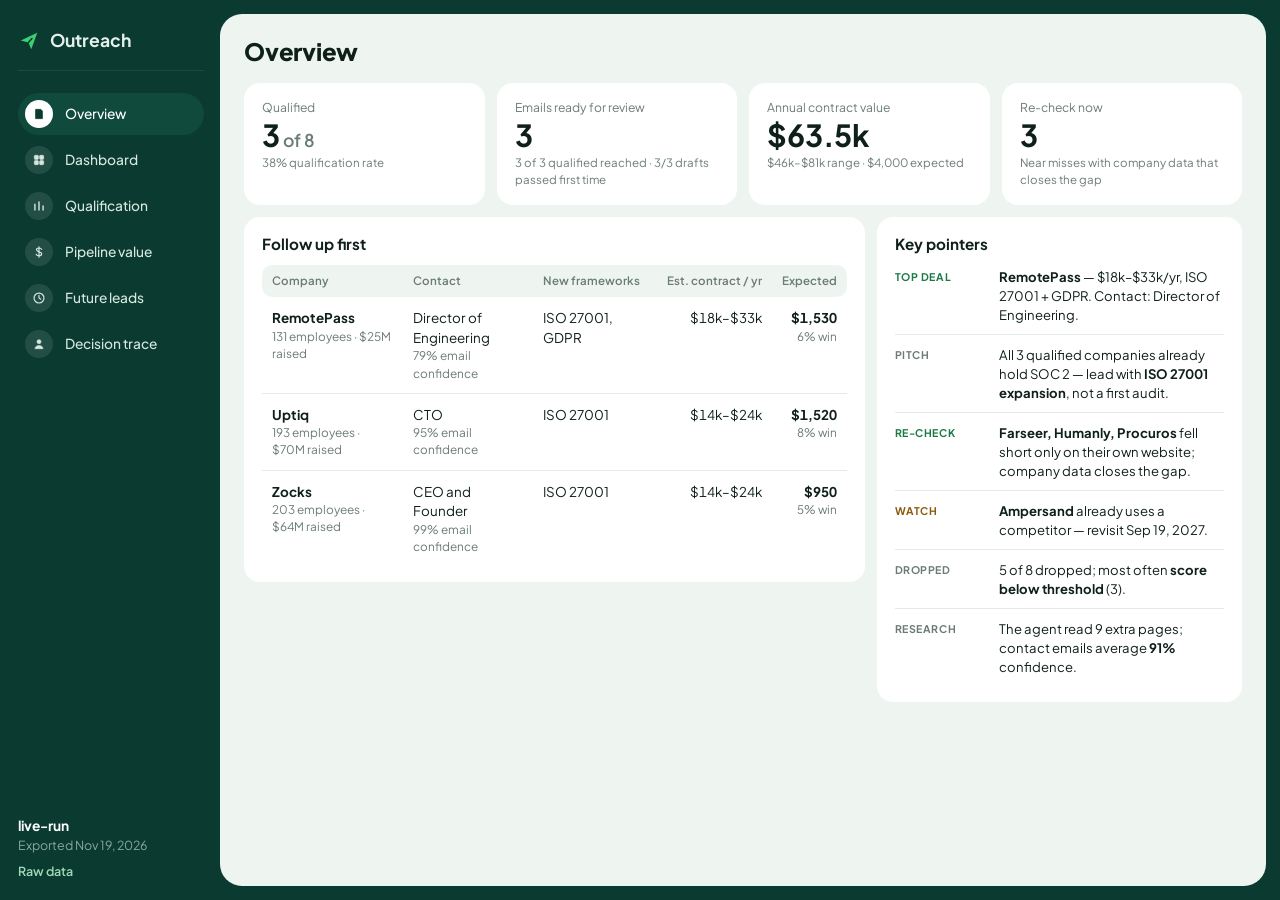
==== commit 424b812f: "Dashboard: restore the earlier Dashboard and Qualification pages; sharper Overview with key pointers" ====
--- a/dashboard/index.html
+++ b/dashboard/index.html
@@ -4,7 +4,7 @@
   <meta charset="utf-8">
   <meta name="viewport" content="width=device-width, initial-scale=1, viewport-fit=cover">
   <title>Sprinto Outreach Pipeline</title>
-  <meta name="description" content="Which prospects qualified for Sprinto, why, who was contacted, and every step the research agent took.">
+  <meta name="description" content="Which prospects qualified for Sprinto, what they're worth, who to contact, and which to re-check later.">
   <link rel="preconnect" href="https://fonts.googleapis.com">
   <link rel="preconnect" href="https://fonts.gstatic.com" crossorigin>
   <link rel="stylesheet" href="https://fonts.googleapis.com/css2?family=Plus+Jakarta+Sans:wght@400;500;600;700;800&display=swap">
@@ -13,14 +13,15 @@
 <body>
   <div class="shell">
     <aside class="side" aria-label="Sidebar">
-      <a class="brand" href="#dashboard" aria-label="Outreach dashboard">
+      <a class="brand" href="#overview" aria-label="Outreach overview">
         <svg viewBox="0 0 24 24" width="22" height="22" aria-hidden="true"><path d="M3 11.5 21 3l-6.5 18-3.2-7.3L3 11.5Z" fill="#3ecf75"/><path d="m11.3 13.7 3.9-4.4" stroke="#0b3a30" stroke-width="1.8" stroke-linecap="round"/></svg>
         <span>Outreach</span>
       </a>
       <nav class="nav" aria-label="Pages">
-        <p class="nav-label">Navigation</p>
+        <a href="#overview" data-nav="overview">
+          <span class="ico"><svg viewBox="0 0 24 24" aria-hidden="true"><path d="M6 4h9l3 3v13H6z"/><path d="M9 11h6M9 14h6M9 17h4" stroke="#0b3a30" stroke-width="1.6" stroke-linecap="round"/></svg></span>Overview</a>
         <a href="#dashboard" data-nav="dashboard">
-          <span class="ico"><svg viewBox="0 0 24 24" aria-hidden="true"><path d="M4 11 12 4l8 7v8a1 1 0 0 1-1 1h-5v-6h-4v6H5a1 1 0 0 1-1-1z"/></svg></span>Dashboard</a>
+          <span class="ico"><svg viewBox="0 0 24 24" aria-hidden="true"><rect x="4" y="4" width="7" height="7" rx="1.5"/><rect x="13" y="4" width="7" height="7" rx="1.5"/><rect x="4" y="13" width="7" height="7" rx="1.5"/><rect x="13" y="13" width="7" height="7" rx="1.5"/></svg></span>Dashboard</a>
         <a href="#qualification" data-nav="qualification">
           <span class="ico"><svg viewBox="0 0 24 24" aria-hidden="true"><path d="M5 19V9m7 10V5m7 14v-7" stroke-width="2.4" stroke-linecap="round"/></svg></span>Qualification</a>
         <a href="#value" data-nav="value">
@@ -29,29 +30,43 @@
           <span class="ico"><svg viewBox="0 0 24 24" aria-hidden="true"><circle cx="12" cy="12" r="8.5" fill="none" stroke-width="2"/><path d="M12 7.5V12l3 2" stroke-width="2" stroke-linecap="round" fill="none"/></svg></span>Future leads</a>
         <a href="#trace" data-nav="trace">
           <span class="ico"><svg viewBox="0 0 24 24" aria-hidden="true"><circle cx="12" cy="8" r="3.5"/><path d="M5 20c.8-3.6 3.6-5.5 7-5.5s6.2 1.9 7 5.5z"/></svg></span>Decision trace</a>
-        <a href="#companies" data-nav="companies">
-          <span class="ico"><svg viewBox="0 0 24 24" aria-hidden="true"><path d="M5 5h14v4H5zm0 6h14v4H5zm0 6h14v2H5z"/></svg></span>Companies</a>
       </nav>
       <div class="side-foot">
-        <p class="nav-label">Run</p>
-        <div class="run">
-          <span class="run-dot" aria-hidden="true"></span>
-          <div><b id="run-name">—</b><span id="run-date">—</span></div>
-        </div>
+        <p class="run"><b id="run-name">—</b><span id="run-date">—</span></p>
+        <a class="raw" href="data.json" target="_blank" rel="noopener">Raw data</a>
       </div>
     </aside>
 
     <main class="panel">
-      <header class="top">
-        <div>
-          <h1 id="page-title">Dashboard</h1>
-          <p class="lede" id="page-lede">Loading the latest run…</p>
-        </div>
-        <a class="btn-dark" href="data.json" target="_blank" rel="noopener">Raw data</a>
-      </header>
+      <h1 id="page-title">Overview</h1>
+
+      <!-- Overview: the executive summary -->
+      <section class="view" id="view-overview" data-title="Overview">
+        <div class="row stats">
+          <article class="card stat"><p class="k-label">Qualified</p><p class="k-value"><span data-k="qualified">—</span><small> of <span data-k="researched">—</span></small></p><p class="k-note" id="o-rate">—</p></article>
+          <article class="card stat"><p class="k-label">Emails ready for review</p><p class="k-value" data-k="emailed">—</p><p class="k-note" id="o-reach">—</p></article>
+          <article class="card stat"><p class="k-label">Annual contract value</p><p class="k-value" id="o-acv">—</p><p class="k-note" id="o-ev">—</p></article>
+          <article class="card stat"><p class="k-label">Re-check now</p><p class="k-value" data-k="recheck">—</p><p class="k-note">Near misses with company data that closes the gap</p></article>
+        </div>
+        <div class="row o-grid">
+          <article class="card">
+            <h2>Follow up first</h2>
+            <div class="tablewrap">
+              <table class="table">
+                <thead><tr><th>Company</th><th>Contact</th><th>New frameworks</th><th class="num">Est. contract / yr</th><th class="num">Expected</th></tr></thead>
+                <tbody id="lead-rows"></tbody>
+              </table>
+            </div>
+          </article>
+          <article class="card pointers">
+            <h2>Key pointers</h2>
+            <ul id="pointers"></ul>
+          </article>
+        </div>
+      </section>
 
       <!-- Dashboard -->
-      <section class="view" id="view-dashboard" data-title="Dashboard">
+      <section class="view legacy" id="view-dashboard" data-title="Dashboard" hidden>
         <div class="row kpis" aria-label="Run totals">
           <article class="card kpi">
             <div>
@@ -128,7 +143,7 @@
       </section>
 
       <!-- Qualification -->
-      <section class="view" id="view-qualification" data-title="Qualification" hidden>
+      <section class="view legacy" id="view-qualification" data-title="Qualification" hidden>
         <div class="row q-grid">
           <article class="card q-scores">
             <div class="card-head">
@@ -151,38 +166,16 @@
         </div>
       </section>
 
-      <!-- Pipeline value -->
+      <!-- Pipeline value: what the qualified companies are worth -->
       <section class="view" id="view-value" data-title="Pipeline value" hidden>
-        <div class="row kpis">
-          <article class="card kpi">
-            <div>
-              <p class="k-label">Potential annual contract value</p>
-              <p class="k-value" id="v-acv">—</p>
-              <p class="k-delta" id="v-acv-range">—</p>
-            </div>
-          </article>
-          <article class="card kpi">
-            <div>
-              <p class="k-label">Expected pipeline value</p>
-              <p class="k-value" id="v-ev">—</p>
-              <p class="k-delta" id="v-ev-note">—</p>
-            </div>
-          </article>
-          <article class="card kpi">
-            <div>
-              <p class="k-label">3-year value if all close</p>
-              <p class="k-value" id="v-3y">—</p>
-              <p class="k-delta" id="v-3y-note">—</p>
-            </div>
-          </article>
+        <div class="row stats three">
+          <article class="card stat"><p class="k-label">Annual contract value</p><p class="k-value" id="v-acv">—</p><p class="k-note" id="v-acv-range">—</p></article>
+          <article class="card stat"><p class="k-label">Expected value</p><p class="k-value" id="v-ev">—</p><p class="k-note">Midpoint × chance of winning</p></article>
+          <article class="card stat"><p class="k-label">3-year value</p><p class="k-value" id="v-3y">—</p><p class="k-note" id="v-3y-note">—</p></article>
         </div>
         <div class="row v-grid">
           <article class="card">
-            <div class="card-head">
-              <h2>Contract value range by company</h2>
-              <span class="fine">Ranked by expected value</span>
-            </div>
-            <p class="sub">Bar = estimated annual contract range; dot = midpoint. Expected value = midpoint × chance of winning. Click a company for its decision.</p>
+            <h2>Contract value by company</h2>
             <div class="chart" id="value-chart"></div>
             <div class="tablewrap">
               <table class="table compact">
@@ -193,51 +186,37 @@
           </article>
           <article class="card assumptions">
             <h2>Assumptions</h2>
-            <p class="sub">Estimates from public benchmarks, editable in <code>config.py</code>. Replace with Sprinto's price book.</p>
-            <h3>First framework, per year</h3>
+            <p class="fine">Public benchmarks; edit in <code>config.py</code>.</p>
+            <h3>First framework / yr</h3>
             <ul class="kv" id="a-price"></ul>
             <h3>Each extra framework</h3>
             <p id="a-uplift">—</p>
-            <h3>Chance of winning (first cold email)</h3>
+            <h3>Chance of winning</h3>
             <ul class="kv" id="a-win"></ul>
             <p class="fine src" id="a-ret">—</p>
           </article>
         </div>
       </section>
 
-      <!-- Future leads -->
+      <!-- Future leads: what to re-check later -->
       <section class="view" id="view-future" data-title="Future leads" hidden>
-        <div class="row kpis">
-          <article class="card kpi"><div><p class="k-label">Re-check now</p><p class="k-value" id="f-now">—</p><p class="k-delta up" id="f-now-note">—</p></div></article>
-          <article class="card kpi"><div><p class="k-label">On the watch list</p><p class="k-value" id="f-watch">—</p><p class="k-delta" id="f-watch-note">—</p></div></article>
-          <article class="card kpi"><div><p class="k-label">Not a fit</p><p class="k-value" id="f-no">—</p><p class="k-delta down" id="f-no-note">—</p></div></article>
-        </div>
-        <div class="future-grid" id="future-cards"></div>
-      </section>
-
-      <!-- Decision trace -->
+        <div class="row f-grid">
+          <div class="future-grid" id="future-cards"></div>
+          <article class="card signals">
+            <h2>Signals that qualify a near miss</h2>
+            <p class="fine">Any one of these closes a 1–2 point gap.</p>
+            <ul class="kv" id="signals"></ul>
+          </article>
+        </div>
+      </section>
+
+      <!-- Decision trace: everything about one company -->
       <section class="view" id="view-trace" data-title="Decision trace" hidden>
         <div class="row trace-grid">
-          <nav class="card co-list" aria-label="Companies">
-            <h2>Companies</h2>
-            <ul id="co-list"></ul>
-          </nav>
+          <nav class="card co-list" aria-label="Companies"><ul id="co-list"></ul></nav>
           <article class="card trace" id="detail"></article>
         </div>
       </section>
-
-      <!-- Companies -->
-      <section class="view" id="view-companies" data-title="Companies" hidden>
-        <article class="card fill">
-          <div class="tablewrap">
-            <table class="table">
-              <thead><tr><th>Company</th><th>Outcome</th><th class="num">Score</th><th>Decision</th><th>Contact</th><th>Email subject</th></tr></thead>
-              <tbody id="rows"></tbody>
-            </table>
-          </div>
-        </article>
-      </section>
-
     </main>
   </div>
   <script src="app.js"></script>
--- a/dashboard/styles.css
+++ b/dashboard/styles.css
@@ -1,4 +1,4 @@
-/* Layout: dark forest sidebar + pale mint panel of white rounded cards (reference look, single light theme). */
+/* Layout: dark forest sidebar + pale mint panel of white cards. One fact, one place. Single light theme. */
 :root {
   --forest: #0b3a30;
   --forest-2: #0f4a3d;
@@ -14,64 +14,129 @@
   --orange: #e8572a;
   --orange-soft: #f6c3ae;
   --orange-pale: #fbe6dd;
+  --amber-pale: #fdf1d6;
   --font: "Plus Jakarta Sans", "Segoe UI", system-ui, -apple-system, sans-serif;
   color-scheme: light;
 }
 
 * { box-sizing: border-box; }
 html { -webkit-text-size-adjust: 100%; }
-body { margin: 0; background: #d9dedc; color: var(--ink); font-family: var(--font); font-size: 14px; line-height: 1.45; }
+body { margin: 0; background: var(--forest); color: var(--ink); font-family: var(--font); font-size: 14px; line-height: 1.45; }
 a { color: inherit; }
 h1, h2, h3, p { margin: 0; }
-h1 { font-size: 1.55rem; font-weight: 800; letter-spacing: -0.01em; }
-h2 { font-size: 0.98rem; font-weight: 700; }
-h3 { font-size: 0.95rem; font-weight: 700; }
+h1 { font-size: 1.5rem; font-weight: 800; letter-spacing: -0.01em; }
+h2 { font-size: 0.95rem; font-weight: 700; }
+h3 { font-size: 0.78rem; font-weight: 700; }
+:focus-visible { outline: 2px solid var(--green); outline-offset: 2px; }
 
 .shell {
-  display: grid; grid-template-columns: 230px minmax(0, 1fr); gap: 0;
-  height: 100vh; height: 100dvh; overflow: hidden; background: var(--forest);
+  display: grid; grid-template-columns: 220px minmax(0, 1fr);
+  height: 100vh; height: 100dvh; overflow: hidden;
   padding: max(14px, env(safe-area-inset-top, 0px)) max(14px, env(safe-area-inset-right, 0px)) 14px 0;
 }
 
 /* Sidebar */
-.side { height: 100%; display: flex; flex-direction: column; gap: 26px; padding: 14px 18px 6px max(18px, env(safe-area-inset-left, 0px)); color: #e3f1ea; }
-.brand { display: flex; align-items: center; gap: 10px; text-decoration: none; font-weight: 700; font-size: 1.15rem; padding-bottom: 18px; border-bottom: 1px solid rgba(255, 255, 255, 0.08); }
-.nav { display: flex; flex-direction: column; gap: 6px; }
-.nav-label { font-size: 0.68rem; letter-spacing: 0.08em; text-transform: uppercase; color: #86a99c; margin-bottom: 6px; }
+.side { height: 100%; display: flex; flex-direction: column; gap: 22px; padding: 14px 16px 6px max(18px, env(safe-area-inset-left, 0px)); color: #e3f1ea; }
+.brand { display: flex; align-items: center; gap: 10px; text-decoration: none; font-weight: 700; font-size: 1.1rem; padding-bottom: 16px; border-bottom: 1px solid rgba(255, 255, 255, 0.08); }
+.nav { display: flex; flex-direction: column; gap: 4px; }
 .nav a { display: flex; align-items: center; gap: 12px; text-decoration: none; font-size: 0.86rem; font-weight: 500; padding: 7px 10px 7px 7px; border-radius: 999px; color: #d5e7df; }
 .nav a:hover { background: rgba(255, 255, 255, 0.05); }
 .nav a.active { background: var(--forest-2); color: #fff; }
-.nav a:focus-visible, .btn-dark:focus-visible, .btn-line:focus-visible, .promo-arrow:focus-visible { outline: 2px solid var(--green); outline-offset: 2px; }
-.ico { width: 30px; height: 30px; border-radius: 50%; background: rgba(255, 255, 255, 0.1); display: grid; place-items: center; flex: none; }
-.ico svg { width: 15px; height: 15px; fill: #d5e7df; stroke: #d5e7df; }
+.ico { width: 28px; height: 28px; border-radius: 50%; background: rgba(255, 255, 255, 0.1); display: grid; place-items: center; flex: none; }
+.ico svg { width: 14px; height: 14px; fill: #d5e7df; stroke: #d5e7df; }
 .nav a.active .ico { background: #fff; }
 .nav a.active .ico svg { fill: var(--forest); stroke: var(--forest); }
-.side-foot { margin-top: auto; }
-.run { display: flex; align-items: center; gap: 12px; }
-.run b { display: block; font-size: 0.95rem; color: #fff; }
-.run span { font-size: 0.78rem; color: #86a99c; }
-.run-dot { width: 38px; height: 38px; border-radius: 50%; background: radial-gradient(circle at 35% 35%, #7de3a3, #1f9d57 70%); box-shadow: 0 0 0 3px rgba(62, 207, 117, 0.25); flex: none; }
+.side-foot { margin-top: auto; display: flex; flex-direction: column; gap: 8px; font-size: 0.78rem; }
+.run { display: flex; flex-direction: column; }
+.run b { color: #fff; font-size: 0.86rem; }
+.run span { color: #86a99c; }
+.raw { color: #9fd9b5; text-decoration: none; font-weight: 600; }
+.raw:hover { text-decoration: underline; }
 
 /* Panel */
-.panel { background: var(--mint-bg); border-radius: 22px; padding: 16px clamp(16px, 2.2vw, 24px) 16px; display: flex; flex-direction: column; gap: 12px; min-width: 0; min-height: 0; overflow-y: auto; }
+.panel { background: var(--mint-bg); border-radius: 22px; padding: 20px clamp(16px, 2.2vw, 24px); display: flex; flex-direction: column; gap: 14px; min-width: 0; min-height: 0; overflow-y: auto; }
 .view { display: flex; flex-direction: column; gap: 12px; min-height: 0; flex: 1; }
 .view[hidden] { display: none; }
-@media (prefers-reduced-motion: no-preference) { .view:not([hidden]) { animation: viewIn 220ms ease-out; } }
-@keyframes viewIn { from { opacity: 0; transform: translateY(4px); } to { opacity: 1; transform: none; } }
+@media (prefers-reduced-motion: no-preference) { .view:not([hidden]) { animation: viewIn 200ms ease-out; } }
+@keyframes viewIn { from { opacity: 0; transform: translateY(3px); } to { opacity: 1; transform: none; } }
+.row { display: grid; gap: 12px; min-width: 0; }
+.card { background: var(--card); border-radius: 16px; padding: 16px 18px; min-width: 0; display: flex; flex-direction: column; gap: 10px; }
 .card-head { display: flex; align-items: baseline; justify-content: space-between; gap: 12px; flex-wrap: wrap; }
-.link { font-size: 0.76rem; font-weight: 600; color: var(--forest-2); text-decoration: none; }
-.link:hover { text-decoration: underline; }
-.chart.tall { min-height: 320px; }
-
-/* Qualification page */
-.q-grid { grid-template-columns: minmax(0, 1.5fr) minmax(0, 1fr); grid-template-rows: auto auto; flex: 1; }
-.q-scores { grid-row: span 2; display: flex; flex-direction: column; gap: 6px; }
-
-/* Decision trace page */
-.trace-grid { grid-template-columns: 250px minmax(0, 1fr); flex: 1; min-height: 0; align-items: stretch; }
+.fine { font-size: 0.74rem; color: var(--muted); }
+.fine b { color: var(--ink); }
+
+/* Stat cards */
+.stats { grid-template-columns: repeat(4, minmax(0, 1fr)); }
+.stats.three { grid-template-columns: repeat(3, minmax(0, 1fr)); }
+.stat { gap: 2px; }
+.k-label { font-size: 0.76rem; color: var(--muted); }
+.k-value { font-size: 1.9rem; font-weight: 700; font-variant-numeric: tabular-nums; line-height: 1.15; }
+.k-note { font-size: 0.72rem; color: var(--muted); }
+
+/* Tables */
+.tablewrap { overflow-x: auto; }
+.table { border-collapse: collapse; width: 100%; min-width: 640px; }
+.table th { text-align: left; font-size: 0.72rem; color: var(--muted); font-weight: 600; padding: 8px 12px; background: var(--mint-bg); white-space: nowrap; }
+.table th:first-child { border-radius: 10px 0 0 10px; }
+.table th:last-child { border-radius: 0 10px 10px 0; }
+.table td { padding: 11px 12px; border-bottom: 1px solid var(--line); vertical-align: top; font-size: 0.84rem; }
+.table tr:last-child td { border-bottom: 0; }
+.table .num { text-align: right; font-variant-numeric: tabular-nums; white-space: nowrap; }
+.table td.num b { font-weight: 700; }
+.table .muted { color: var(--muted); }
+.table tbody tr { cursor: pointer; }
+.table tbody tr:hover td { background: #f6fbf8; }
+.table.compact td { padding: 8px 10px; font-size: 0.8rem; }
+.table.compact th { padding: 7px 10px; }
+.cell-sub { display: block; font-size: 0.74rem; color: var(--muted); }
+
+/* Charts */
+.chart { position: relative; width: 100%; }
+.chart svg { display: block; width: 100%; overflow: visible; }
+.chart text { font-family: var(--font); font-size: 11px; fill: var(--muted); font-variant-numeric: tabular-nums; }
+.chart text.strong { fill: var(--ink); font-weight: 600; }
+.chart .bar { cursor: pointer; }
+.tip { position: absolute; z-index: 5; pointer-events: none; background: var(--forest-ink); color: #fff; border-radius: 10px; padding: 10px 12px; font-size: 0.76rem; max-width: 280px; line-height: 1.45; box-shadow: 0 10px 30px rgba(6, 39, 32, 0.35); }
+.tip b { display: flex; justify-content: space-between; gap: 14px; margin-bottom: 4px; }
+.tip ul { margin: 4px 0 0; padding-left: 14px; color: #cfe3da; }
+
+/* Badges */
+.badge { display: inline-block; font-size: 0.7rem; font-weight: 700; padding: 2px 9px; border-radius: 999px; white-space: nowrap; background: var(--mint-bg); color: var(--muted); }
+.badge[data-o="emailed"], .badge[data-p="high"] { background: var(--green-pale); color: #1a7a45; }
+.badge[data-o="disqualified"] { background: var(--orange-pale); color: #b43f19; }
+.badge[data-o="drafted"], .badge[data-o="no_poc"], .badge[data-o="manual_review"], .badge[data-p="medium"] { background: var(--amber-pale); color: #8a5a07; }
+.badge[data-o="failed"] { background: #fde2e0; color: #a3271f; }
+
+
+/* Pipeline value */
+.v-grid { grid-template-columns: minmax(0, 1.8fr) minmax(0, 1fr); align-items: start; }
+.assumptions { gap: 4px; }
+.assumptions h3 { margin-top: 8px; }
+.assumptions p { font-size: 0.8rem; }
+.assumptions code { font-size: 0.72rem; background: var(--mint-bg); padding: 1px 5px; border-radius: 5px; }
+.kv { list-style: none; margin: 0; padding: 0; display: flex; flex-direction: column; gap: 3px; font-size: 0.8rem; }
+.kv li { display: flex; justify-content: space-between; gap: 10px; }
+.kv li span:last-child { font-weight: 600; font-variant-numeric: tabular-nums; white-space: nowrap; }
+.src { margin-top: 8px; }
+
+/* Future leads */
+.f-grid { grid-template-columns: minmax(0, 1fr) 270px; align-items: start; flex: 1; min-height: 0; }
+.future-grid { display: grid; grid-template-columns: repeat(auto-fill, minmax(240px, 1fr)); gap: 12px; align-content: start; }
+.fcard { gap: 6px; border-top: 4px solid var(--line); }
+.fcard[data-p="high"] { border-top-color: var(--green); }
+.fcard[data-p="medium"] { border-top-color: #e2a64b; }
+.fcard[data-p="none"] { opacity: 0.7; }
+.fhead { display: flex; align-items: center; justify-content: space-between; gap: 8px; }
+.fmeta { font-size: 0.74rem; color: var(--muted); }
+.fcard p.fnote { font-size: 0.8rem; }
+.fcard ul { margin: 0; padding-left: 15px; font-size: 0.76rem; display: flex; flex-direction: column; gap: 2px; }
+.signals .kv li span:first-child { color: var(--ink); }
+
+/* Decision trace */
+.trace-grid { grid-template-columns: 230px minmax(0, 1fr); flex: 1; min-height: 0; align-items: stretch; }
 .trace-grid > .card { min-height: 0; overflow-y: auto; }
-.co-list ul { list-style: none; margin: 10px 0 0; padding: 0; display: flex; flex-direction: column; gap: 4px; }
-.co-list button { all: unset; box-sizing: border-box; width: 100%; display: grid; grid-template-columns: 1fr auto; gap: 2px 8px; padding: 9px 10px; border-radius: 10px; cursor: pointer; }
+.co-list ul { list-style: none; margin: 0; padding: 0; display: flex; flex-direction: column; gap: 3px; }
+.co-list button { all: unset; box-sizing: border-box; width: 100%; display: grid; grid-template-columns: 1fr auto; gap: 3px 8px; padding: 8px 10px; border-radius: 10px; cursor: pointer; }
 .co-list button:hover { background: var(--mint-bg); }
 .co-list button[aria-current="true"] { background: var(--forest-ink); color: #fff; }
 .co-list button[aria-current="true"] .co-score { color: #b9d2c8; }
@@ -79,192 +144,144 @@
 .co-name { font-weight: 600; font-size: 0.86rem; }
 .co-score { font-size: 0.74rem; color: var(--muted); font-variant-numeric: tabular-nums; align-self: center; }
 .co-list .badge { justify-self: start; }
-.trace-title { display: flex; align-items: center; gap: 10px; flex-wrap: wrap; margin-bottom: 14px; }
-.trace-title h2 { font-size: 1.15rem; }
+.trace-title { display: flex; align-items: center; gap: 10px; flex-wrap: wrap; }
+.trace-title h2 { font-size: 1.1rem; }
 .trace-title .fine { margin-left: auto; }
-
-/* Companies page */
-.card.fill { flex: 1; min-height: 0; display: flex; flex-direction: column; }
-.card.fill .tablewrap { margin-top: 0; overflow: auto; flex: 1; }
-.table thead th { position: sticky; top: 0; z-index: 1; }
-
-.top { display: flex; align-items: flex-start; justify-content: space-between; gap: 16px; flex-wrap: wrap; }
-.lede { color: var(--muted); margin-top: 4px; max-width: 62ch; }
-.lede b { color: var(--ink); }
-.btn-dark { background: var(--forest-ink); color: #fff; text-decoration: none; font-weight: 600; font-size: 0.8rem; padding: 10px 16px; border-radius: 10px; white-space: nowrap; }
-.btn-line { display: inline-block; margin-top: auto; border: 1.5px solid var(--ink); border-radius: 9px; padding: 6px 30px; font-size: 0.78rem; font-weight: 600; text-decoration: none; }
-
-.row { display: grid; gap: 12px; min-width: 0; }
-.card { background: var(--card); border-radius: 16px; padding: 16px 18px; min-width: 0; }
-
-/* KPI cards */
-.kpis { grid-template-columns: repeat(3, minmax(0, 1fr)); }
-.kpi { display: flex; align-items: flex-end; justify-content: space-between; gap: 12px; }
-.k-label { font-size: 0.76rem; color: var(--muted); }
-.k-value { font-size: 1.5rem; font-weight: 700; margin: 2px 0 1px; font-variant-numeric: tabular-nums; }
+.detail { display: grid; grid-template-columns: repeat(auto-fit, minmax(280px, 1fr)); gap: 24px; }
+.detail h3 { margin-bottom: 6px; color: var(--muted); text-transform: uppercase; letter-spacing: 0.05em; font-size: 0.68rem; }
+.detail dl { display: grid; grid-template-columns: max-content 1fr; gap: 7px 14px; margin: 0; font-size: 0.85rem; }
+.detail dt { font-size: 0.74rem; color: var(--muted); padding-top: 2px; }
+.detail dd { margin: 0; min-width: 0; overflow-wrap: anywhere; }
+.list { list-style: none; margin: 0 0 16px; padding: 0; display: flex; flex-direction: column; gap: 6px; font-size: 0.84rem; }
+.list li { display: grid; grid-template-columns: 2.2em 1fr; gap: 10px; align-items: baseline; }
+.pts { text-align: right; font-weight: 700; font-variant-numeric: tabular-nums; }
+.pts.pos { color: #1f9d57; }
+.pts.neg { color: var(--orange); }
+.step { font-size: 0.8rem; color: var(--muted); overflow-wrap: anywhere; }
+.step b { color: var(--ink); font-weight: 600; }
+
+/* Narrow screens */
+@media (max-width: 1100px) {
+  .v-grid, .f-grid, .o-grid { grid-template-columns: 1fr; }
+  .stats { grid-template-columns: repeat(2, minmax(0, 1fr)); }
+}
+@media (max-width: 860px) {
+  .shell { grid-template-columns: 1fr; grid-template-rows: auto minmax(0, 1fr); padding: 0; }
+  .side { height: auto; flex-direction: row; flex-wrap: wrap; align-items: center; gap: 10px 14px; padding: max(14px, env(safe-area-inset-top, 0px)) max(16px, env(safe-area-inset-right, 0px)) 12px max(16px, env(safe-area-inset-left, 0px)); }
+  .brand { border: 0; padding: 0; }
+  .nav { flex-direction: row; flex-wrap: wrap; gap: 4px; width: 100%; order: 3; }
+  .nav a { padding: 5px 10px 5px 5px; font-size: 0.78rem; }
+  .ico { width: 24px; height: 24px; }
+  .side-foot { margin: 0 0 0 auto; flex-direction: row; align-items: center; gap: 12px; }
+  .run span { display: none; }
+  .panel { border-radius: 0; padding-left: max(16px, env(safe-area-inset-left, 0px)); padding-right: max(16px, env(safe-area-inset-right, 0px)); }
+  .stats.three, .trace-grid { grid-template-columns: 1fr; }
+  .trace-grid > .card { overflow: visible; }
+  .co-list ul { flex-direction: row; flex-wrap: wrap; }
+  .co-list li { flex: 1 1 140px; }
+}
+@media (max-width: 480px) {
+  .stats { grid-template-columns: 1fr 1fr; }
+  .k-value { font-size: 1.5rem; }
+}
+
+/* Overview */
 .k-value small { font-size: 1.1rem; color: var(--muted); font-weight: 600; }
-.k-delta { font-size: 0.72rem; color: var(--muted); }
-.k-delta b { font-weight: 700; }
-.k-delta.up b { color: var(--green); }
-.k-delta.down b { color: var(--orange); }
-.mini { display: flex; align-items: flex-end; gap: 5px; height: 38px; flex: none; }
-.mini i { display: block; width: 7px; border-radius: 2px 2px 0 0; }
-
-/* Middle row */
+.o-grid { grid-template-columns: minmax(0, 1.7fr) minmax(0, 1fr); align-items: start; }
+#view-overview .table { min-width: 560px; }
+#view-overview .table td, #view-overview .table th { padding-left: 10px; padding-right: 10px; }
+.pointers ul { list-style: none; margin: 0; padding: 0; display: flex; flex-direction: column; }
+.pointers li { display: grid; grid-template-columns: 92px 1fr; gap: 12px; padding: 10px 0; border-top: 1px solid var(--line); font-size: 0.82rem; }
+.pointers li:first-child { border-top: 0; padding-top: 2px; }
+.pointers .tag { font-size: 0.66rem; font-weight: 700; letter-spacing: 0.05em; text-transform: uppercase; color: var(--muted); padding-top: 2px; }
+.pointers li[data-tone="good"] .tag { color: #1a7a45; }
+.pointers li[data-tone="warn"] .tag { color: #8a5a07; }
+.pointers b { font-weight: 700; }
+
+/* ===== Restored Dashboard + Qualification pages (earlier build), scoped to .legacy ===== */
+.legacy .card { display: block; flex-direction: row; gap: 0; }
+.legacy .card-head { display: flex; align-items: baseline; justify-content: space-between; gap: 12px; flex-wrap: wrap; }
+.legacy .link { font-size: 0.76rem; font-weight: 600; color: var(--forest-2); text-decoration: none; }
+.legacy .link:hover { text-decoration: underline; }
+.legacy .chart.tall { min-height: 320px; }
+.legacy .q-grid { grid-template-columns: minmax(0, 1.5fr) minmax(0, 1fr); grid-template-rows: auto auto; flex: 1; }
+.legacy .q-scores { grid-row: span 2; display: flex; flex-direction: column; gap: 6px; }
+.legacy .btn-line { display: inline-block; margin-top: auto; border: 1.5px solid var(--ink); border-radius: 9px; padding: 6px 30px; font-size: 0.78rem; font-weight: 600; text-decoration: none; }
+.legacy .kpis { grid-template-columns: repeat(3, minmax(0, 1fr)); }
+.legacy .kpi { display: flex; align-items: flex-end; justify-content: space-between; gap: 12px; }
+.legacy .k-label { font-size: 0.76rem; color: var(--muted); }
+.legacy .k-value { font-size: 1.5rem; font-weight: 700; margin: 2px 0 1px; font-variant-numeric: tabular-nums; }
+.legacy .k-value small { font-size: 1.1rem; color: var(--muted); font-weight: 600; }
+.legacy .k-delta { font-size: 0.72rem; color: var(--muted); }
+.legacy .k-delta b { font-weight: 700; }
+.legacy .k-delta.up b { color: var(--green); }
+.legacy .k-delta.down b { color: var(--orange); }
+.legacy .mini { display: flex; align-items: flex-end; gap: 5px; height: 38px; flex: none; }
+.legacy .mini i { display: block; width: 7px; border-radius: 2px 2px 0 0; }
+.legacy /* Middle row */
 .mid { grid-template-columns: minmax(0, 0.9fr) minmax(0, 0.9fr) minmax(0, 1.9fr); }
-.center { display: flex; flex-direction: column; align-items: center; text-align: center; gap: 6px; }
-.big { font-size: 2.4rem; font-weight: 700; line-height: 1.05; font-variant-numeric: tabular-nums; margin-top: 4px; }
-.big small { font-size: 1.6rem; font-weight: 600; color: var(--muted); }
-.gauge { width: 100%; max-width: 160px; }
-.gauge svg { display: block; width: 100%; height: auto; }
-.fine { font-size: 0.72rem; color: var(--muted); }
-.fine b { color: var(--ink); }
-.legend { list-style: none; padding: 0; margin: 4px 0 6px; width: 100%; display: flex; flex-direction: column; gap: 8px; }
-.legend li { display: grid; grid-template-columns: 10px 1fr auto; gap: 8px; align-items: center; font-size: 0.8rem; font-weight: 500; text-align: left; }
-.legend li span:last-child { color: var(--muted); font-variant-numeric: tabular-nums; font-size: 0.75rem; }
-.dot { width: 8px; height: 8px; border-radius: 50%; background: var(--green); }
-.wide { display: flex; flex-direction: column; gap: 6px; }
-.sub { font-size: 0.74rem; color: var(--muted); max-width: 52ch; }
-.wide-body { display: grid; grid-template-columns: minmax(0, 0.75fr) minmax(0, 1.25fr); gap: 14px; align-items: center; margin-top: 2px; }
-.score-list { list-style: none; margin: 0; padding: 0; display: flex; flex-direction: column; gap: 4px; }
-.score-list li { display: flex; align-items: center; gap: 8px; font-size: 0.8rem; font-weight: 600; cursor: pointer; }
-.score-list li:hover { color: var(--forest-2); }
-.score-list .sw { width: 8px; height: 8px; border-radius: 50%; flex: none; }
-.score-list .val { color: var(--muted); font-weight: 500; }
-.chart { position: relative; width: 100%; min-height: 150px; }
-.chart svg { display: block; width: 100%; overflow: visible; }
-.chart text { font-family: var(--font); font-size: 11px; fill: var(--muted); font-variant-numeric: tabular-nums; }
-.chart text.strong { fill: var(--ink); font-weight: 600; }
-.chart .bar { cursor: pointer; }
-.chart .bar:focus-visible { outline: 2px solid var(--forest); }
-.tip { position: absolute; z-index: 5; pointer-events: none; background: var(--forest-ink); color: #fff; border-radius: 10px; padding: 10px 12px; font-size: 0.76rem; max-width: 280px; line-height: 1.45; box-shadow: 0 10px 30px rgba(6, 39, 32, 0.35); }
-.tip b { display: flex; justify-content: space-between; gap: 14px; margin-bottom: 2px; }
-.tip .lvl { color: #9fc4b6; display: block; margin-bottom: 4px; }
-.tip ul { margin: 6px 0 0; padding-left: 14px; color: #cfe3da; }
-
-/* Bottom row */
+.legacy .center { display: flex; flex-direction: column; align-items: center; text-align: center; gap: 6px; }
+.legacy .big { font-size: 2.4rem; font-weight: 700; line-height: 1.05; font-variant-numeric: tabular-nums; margin-top: 4px; }
+.legacy .big small { font-size: 1.6rem; font-weight: 600; color: var(--muted); }
+.legacy .gauge { width: 100%; max-width: 160px; }
+.legacy .gauge svg { display: block; width: 100%; height: auto; }
+.legacy .fine { font-size: 0.72rem; color: var(--muted); }
+.legacy .fine b { color: var(--ink); }
+.legacy .legend { list-style: none; padding: 0; margin: 4px 0 6px; width: 100%; display: flex; flex-direction: column; gap: 8px; }
+.legacy .legend li { display: grid; grid-template-columns: 10px 1fr auto; gap: 8px; align-items: center; font-size: 0.8rem; font-weight: 500; text-align: left; }
+.legacy .legend li span:last-child { color: var(--muted); font-variant-numeric: tabular-nums; font-size: 0.75rem; }
+.legacy .dot { width: 8px; height: 8px; border-radius: 50%; background: var(--green); }
+.legacy .wide { display: flex; flex-direction: column; gap: 6px; }
+.legacy .sub { font-size: 0.74rem; color: var(--muted); max-width: 52ch; }
+.legacy .wide-body { display: grid; grid-template-columns: minmax(0, 0.75fr) minmax(0, 1.25fr); gap: 14px; align-items: center; margin-top: 2px; }
+.legacy .score-list { list-style: none; margin: 0; padding: 0; display: flex; flex-direction: column; gap: 4px; }
+.legacy .score-list li { display: flex; align-items: center; gap: 8px; font-size: 0.8rem; font-weight: 600; cursor: pointer; }
+.legacy .score-list li:hover { color: var(--forest-2); }
+.legacy .score-list .sw { width: 8px; height: 8px; border-radius: 50%; flex: none; }
+.legacy .score-list .val { color: var(--muted); font-weight: 500; }
+.legacy .chart { position: relative; width: 100%; min-height: 150px; }
+.legacy .chart svg { display: block; width: 100%; overflow: visible; }
+.legacy .chart text { font-family: var(--font); font-size: 11px; fill: var(--muted); font-variant-numeric: tabular-nums; }
+.legacy .chart text.strong { fill: var(--ink); font-weight: 600; }
+.legacy .chart .bar { cursor: pointer; }
+.legacy .chart .bar:focus-visible { outline: 2px solid var(--forest); }
+.legacy .tip { position: absolute; z-index: 5; pointer-events: none; background: var(--forest-ink); color: #fff; border-radius: 10px; padding: 10px 12px; font-size: 0.76rem; max-width: 280px; line-height: 1.45; box-shadow: 0 10px 30px rgba(6, 39, 32, 0.35); }
+.legacy .tip b { display: flex; justify-content: space-between; gap: 14px; margin-bottom: 2px; }
+.legacy .tip .lvl { color: #9fc4b6; display: block; margin-bottom: 4px; }
+.legacy .tip ul { margin: 6px 0 0; padding-left: 14px; color: #cfe3da; }
+.legacy /* Bottom row */
 .bottom { grid-template-columns: minmax(0, 1fr) minmax(0, 1fr); align-items: stretch; }
-.pills { display: flex; flex-direction: column; gap: 10px; }
-.pill { display: flex; align-items: center; gap: 16px; border-radius: 999px; padding: 9px 24px 9px 10px; flex: 1; min-height: 66px; }
-.pill p { font-size: 0.8rem; }
-.pill.dark { background: var(--forest-ink); color: #fff; }
-.pill.dark p { color: #b9d2c8; }
-.pill.light { background: #e4f1ea; }
-.pill.light p { color: var(--muted); }
-.ring { width: 54px; height: 54px; flex: none; }
-.ring svg { display: block; width: 100%; height: 100%; }
-.promo { position: relative; overflow: hidden; border-radius: 18px; padding: 14px 20px 16px; color: #fff; display: flex; flex-direction: column; gap: 8px; min-height: 142px;
+.legacy .pills { display: flex; flex-direction: column; gap: 10px; }
+.legacy .pill { display: flex; align-items: center; gap: 16px; border-radius: 999px; padding: 9px 24px 9px 10px; flex: 1; min-height: 66px; }
+.legacy .pill p { font-size: 0.8rem; }
+.legacy .pill.dark { background: var(--forest-ink); color: #fff; }
+.legacy .pill.dark p { color: #b9d2c8; }
+.legacy .pill.light { background: #e4f1ea; }
+.legacy .pill.light p { color: var(--muted); }
+.legacy .ring { width: 54px; height: 54px; flex: none; }
+.legacy .ring svg { display: block; width: 100%; height: 100%; }
+.legacy .promo { position: relative; overflow: hidden; border-radius: 18px; padding: 14px 20px 16px; color: #fff; display: flex; flex-direction: column; gap: 8px; min-height: 142px;
   background:
     radial-gradient(120px 120px at 88% 70%, rgba(126, 234, 164, 0.55), transparent 70%),
     radial-gradient(220px 160px at 78% 110%, rgba(62, 207, 117, 0.6), transparent 70%),
     radial-gradient(260px 200px at 105% 20%, rgba(19, 120, 72, 0.9), transparent 70%),
     linear-gradient(135deg, #0f5a43, #11764f); }
-.promo::after { content: ""; position: absolute; right: 26px; bottom: 26px; width: 26px; height: 26px; border-radius: 50%; background: #fff; box-shadow: 0 0 0 9px rgba(255, 255, 255, 0.25); opacity: 0.85; }
-.promo-top { display: flex; align-items: center; justify-content: space-between; }
-.promo-brand { display: flex; align-items: center; gap: 8px; font-weight: 600; font-size: 0.9rem; }
-.promo-arrow { display: grid; place-items: center; width: 34px; height: 34px; border-radius: 50%; }
-.promo-title { font-size: 1.25rem; font-weight: 700; line-height: 1.2; max-width: 16ch; }
-.chips { display: flex; flex-wrap: wrap; gap: 6px; margin-top: auto; padding-right: 56px; position: relative; z-index: 1; }
-.chip { background: rgba(255, 255, 255, 0.94); color: var(--forest-ink); border-radius: 7px; padding: 4px 9px; font-size: 0.7rem; font-weight: 600; box-shadow: 0 4px 12px rgba(0, 0, 0, 0.15); }
-.chip:nth-child(2) { background: #c9f0d6; }
-
-/* Trace detail */
-.detail { display: grid; grid-template-columns: repeat(auto-fit, minmax(280px, 1fr)); gap: 26px; }
-.detail h3 { margin-bottom: 8px; }
-.detail dl { display: grid; grid-template-columns: max-content 1fr; gap: 7px 14px; margin: 0; font-size: 0.86rem; }
-.detail dt { font-size: 0.74rem; color: var(--muted); padding-top: 2px; }
-.detail dd { margin: 0; min-width: 0; overflow-wrap: anywhere; }
-.list { list-style: none; margin: 0 0 18px; padding: 0; display: flex; flex-direction: column; gap: 7px; font-size: 0.86rem; }
-.list li { display: grid; grid-template-columns: 2.4em 1fr; gap: 10px; align-items: baseline; }
-.pts { text-align: right; font-weight: 700; font-variant-numeric: tabular-nums; }
-.pts.pos { color: #1f9d57; }
-.pts.neg { color: var(--orange); }
-.step { font-size: 0.8rem; color: var(--muted); overflow-wrap: anywhere; }
-.step b { color: var(--ink); font-weight: 600; }
-
-.badge { display: inline-block; font-size: 0.72rem; font-weight: 700; padding: 2px 10px; border-radius: 999px; white-space: nowrap; }
-.badge[data-o="emailed"] { background: var(--green-pale); color: #1a7a45; }
-.badge[data-o="disqualified"] { background: var(--orange-pale); color: #b43f19; }
-.badge[data-o="drafted"], .badge[data-o="no_poc"], .badge[data-o="manual_review"], .badge[data-o="awaiting_model"] { background: #fdf1d6; color: #8a5a07; }
-.badge[data-o="failed"] { background: #fde2e0; color: #a3271f; }
-
-.tablewrap { overflow-x: auto; margin-top: 10px; }
-.table { border-collapse: collapse; width: 100%; min-width: 760px; }
-.table th { text-align: left; font-size: 0.72rem; color: var(--muted); font-weight: 600; padding: 9px 12px; background: var(--mint-bg); white-space: nowrap; }
-.table th:first-child { border-radius: 10px 0 0 10px; }
-.table th:last-child { border-radius: 0 10px 10px 0; }
-.table td { padding: 11px 12px; border-bottom: 1px solid var(--line); vertical-align: top; font-size: 0.84rem; }
-.table tr:last-child td { border-bottom: 0; }
-.table .num { text-align: right; font-variant-numeric: tabular-nums; font-weight: 700; }
-.table .why { color: var(--muted); max-width: 42ch; }
-.table tbody tr { cursor: pointer; }
-.table tbody tr:hover td { background: #f6fbf8; }
-.table tbody tr:focus-visible { outline: 2px solid var(--green); }
-
-.foot { font-size: 0.74rem; color: var(--muted); margin-top: 12px; }
+.legacy .promo::after { content: ""; position: absolute; right: 26px; bottom: 26px; width: 26px; height: 26px; border-radius: 50%; background: #fff; box-shadow: 0 0 0 9px rgba(255, 255, 255, 0.25); opacity: 0.85; }
+.legacy .promo-top { display: flex; align-items: center; justify-content: space-between; }
+.legacy .promo-brand { display: flex; align-items: center; gap: 8px; font-weight: 600; font-size: 0.9rem; }
+.legacy .promo-arrow { display: grid; place-items: center; width: 34px; height: 34px; border-radius: 50%; }
+.legacy .promo-title { font-size: 1.25rem; font-weight: 700; line-height: 1.2; max-width: 16ch; }
+.legacy .chips { display: flex; flex-wrap: wrap; gap: 6px; margin-top: auto; padding-right: 56px; position: relative; z-index: 1; }
+.legacy .chip { background: rgba(255, 255, 255, 0.94); color: var(--forest-ink); border-radius: 7px; padding: 4px 9px; font-size: 0.7rem; font-weight: 600; box-shadow: 0 4px 12px rgba(0, 0, 0, 0.15); }
+.legacy .chip:nth-child(2) { background: #c9f0d6; }
 
 @media (max-width: 1100px) {
-  .mid { grid-template-columns: repeat(2, minmax(0, 1fr)); }
-  .wide { grid-column: 1 / -1; }
-  .q-grid { grid-template-columns: 1fr; }
-  .q-scores { grid-row: auto; }
+  .legacy .mid { grid-template-columns: repeat(2, minmax(0, 1fr)); }
+  .legacy .wide { grid-column: 1 / -1; }
+  .legacy .q-grid { grid-template-columns: 1fr; }
+  .legacy .q-scores { grid-row: auto; }
 }
 @media (max-width: 860px) {
-  .trace-grid > .card { overflow: visible; }
-  .shell { grid-template-columns: 1fr; grid-template-rows: auto minmax(0, 1fr); padding: 0; background: var(--mint-bg); }
-  .side { position: static; height: auto; flex-direction: row; flex-wrap: wrap; align-items: center; gap: 10px 16px; padding: max(14px, env(safe-area-inset-top, 0px)) max(16px, env(safe-area-inset-right, 0px)) 14px max(16px, env(safe-area-inset-left, 0px)); background: var(--forest); }
-  .brand { border: 0; padding: 0; }
-  .nav { flex-direction: row; flex-wrap: wrap; gap: 4px; width: 100%; }
-  .nav-label { display: none; }
-  .nav a { padding: 5px 10px 5px 5px; font-size: 0.78rem; }
-  .ico { width: 24px; height: 24px; }
-  .side-foot { margin: 0 0 0 auto; }
-  .run-dot { width: 26px; height: 26px; }
-  .panel { border-radius: 0; padding-left: max(16px, env(safe-area-inset-left, 0px)); padding-right: max(16px, env(safe-area-inset-right, 0px)); }
-  .kpis, .bottom, .mid, .trace-grid { grid-template-columns: 1fr; }
-  .co-list ul { flex-direction: row; flex-wrap: wrap; }
-  .co-list li { flex: 1 1 140px; }
-  .wide-body { grid-template-columns: 1fr; }
-}
-@media (max-width: 560px) {
-  .side-foot { display: none; }
-  .pill { border-radius: 22px; }
-}
-@media (prefers-reduced-motion: no-preference) {
-  .gauge path.val, .ring circle.val { transition: stroke-dashoffset 600ms ease-out; }
-}
-
-/* Pipeline value page */
-.v-grid { grid-template-columns: minmax(0, 1.8fr) minmax(0, 1fr); align-items: start; }
-.v-grid .chart { min-height: 120px; }
-.table.compact { min-width: 600px; }
-.table.compact td { padding: 8px 10px; font-size: 0.8rem; }
-.table.compact th { padding: 7px 10px; }
-.assumptions h3 { font-size: 0.8rem; margin: 10px 0 3px; }
-.assumptions p { font-size: 0.8rem; }
-.assumptions code { font-size: 0.75rem; background: var(--mint-bg); padding: 1px 5px; border-radius: 5px; }
-.kv { list-style: none; margin: 0; padding: 0; display: flex; flex-direction: column; gap: 3px; font-size: 0.8rem; }
-.kv li { display: flex; justify-content: space-between; gap: 10px; }
-.kv li span:last-child { font-weight: 600; font-variant-numeric: tabular-nums; }
-.src { margin-top: 10px; }
-@media (max-width: 1100px) { .v-grid { grid-template-columns: 1fr; } }
-
-/* Future leads page */
-.future-grid { display: grid; grid-template-columns: repeat(auto-fill, minmax(220px, 1fr)); gap: 10px; flex: 1; min-height: 0; overflow-y: auto; align-content: start; }
-.fcard { background: var(--card); border-radius: 16px; padding: 12px 14px; display: flex; flex-direction: column; gap: 5px; min-width: 0; border-top: 4px solid var(--line); }
-.fcard[data-p="high"] { border-top-color: var(--green); }
-.fcard[data-p="medium"] { border-top-color: #e2a64b; }
-.fcard[data-p="low"] { border-top-color: var(--green-soft); }
-.fcard[data-p="none"] { opacity: 0.75; }
-.fhead { display: flex; align-items: center; justify-content: space-between; gap: 8px; }
-.fhead h3 { font-size: 0.95rem; }
-.ftag { font-size: 0.7rem; font-weight: 700; padding: 2px 9px; border-radius: 999px; white-space: nowrap; background: var(--mint-bg); }
-.fcard[data-p="high"] .ftag { background: var(--green-pale); color: #1a7a45; }
-.fcard[data-p="medium"] .ftag { background: #fdf1d6; color: #8a5a07; }
-.fmeta { font-size: 0.74rem; color: var(--muted); }
-.fmeta b { color: var(--ink); }
-.fcard h4 { margin: 2px 0 0; font-size: 0.66rem; color: var(--muted); font-weight: 600; text-transform: uppercase; letter-spacing: 0.04em; }
-.fcard ul { margin: 0; padding-left: 15px; font-size: 0.74rem; display: flex; flex-direction: column; gap: 1px; }
-.fnote { font-size: 0.75rem; }
-.fcard .link { align-self: flex-start; margin-top: auto; background: none; border: 0; padding: 0; cursor: pointer; font: inherit; font-size: 0.76rem; font-weight: 600; color: var(--forest-2); }
-@media (max-width: 860px) { .future-grid { overflow: visible; } }
+  .legacy .kpis, .legacy .bottom, .legacy .mid, .legacy .wide-body { grid-template-columns: 1fr; }
+}
+@media (max-width: 560px) { .legacy .pill { border-radius: 22px; } }
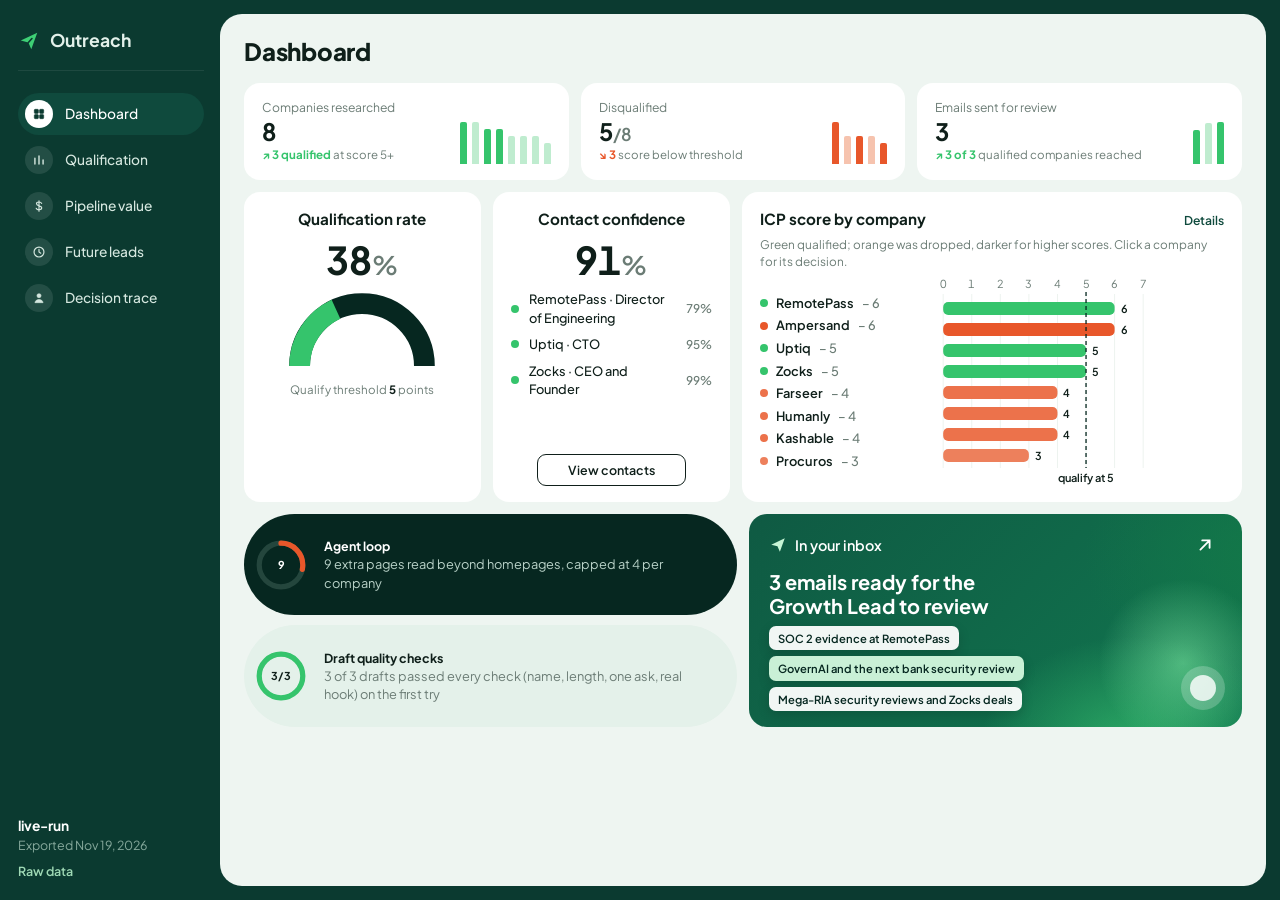
==== commit 9ee662aa: "Dashboard: remove the Overview page; Dashboard is the landing page again Co-Authored-By: Claude Opus" ====
--- a/dashboard/index.html
+++ b/dashboard/index.html
@@ -13,13 +13,11 @@
 <body>
   <div class="shell">
     <aside class="side" aria-label="Sidebar">
-      <a class="brand" href="#overview" aria-label="Outreach overview">
+      <a class="brand" href="#dashboard" aria-label="Outreach dashboard">
         <svg viewBox="0 0 24 24" width="22" height="22" aria-hidden="true"><path d="M3 11.5 21 3l-6.5 18-3.2-7.3L3 11.5Z" fill="#3ecf75"/><path d="m11.3 13.7 3.9-4.4" stroke="#0b3a30" stroke-width="1.8" stroke-linecap="round"/></svg>
         <span>Outreach</span>
       </a>
       <nav class="nav" aria-label="Pages">
-        <a href="#overview" data-nav="overview">
-          <span class="ico"><svg viewBox="0 0 24 24" aria-hidden="true"><path d="M6 4h9l3 3v13H6z"/><path d="M9 11h6M9 14h6M9 17h4" stroke="#0b3a30" stroke-width="1.6" stroke-linecap="round"/></svg></span>Overview</a>
         <a href="#dashboard" data-nav="dashboard">
           <span class="ico"><svg viewBox="0 0 24 24" aria-hidden="true"><rect x="4" y="4" width="7" height="7" rx="1.5"/><rect x="13" y="4" width="7" height="7" rx="1.5"/><rect x="4" y="13" width="7" height="7" rx="1.5"/><rect x="13" y="13" width="7" height="7" rx="1.5"/></svg></span>Dashboard</a>
         <a href="#qualification" data-nav="qualification">
@@ -38,35 +36,10 @@
     </aside>
 
     <main class="panel">
-      <h1 id="page-title">Overview</h1>
-
-      <!-- Overview: the executive summary -->
-      <section class="view" id="view-overview" data-title="Overview">
-        <div class="row stats">
-          <article class="card stat"><p class="k-label">Qualified</p><p class="k-value"><span data-k="qualified">—</span><small> of <span data-k="researched">—</span></small></p><p class="k-note" id="o-rate">—</p></article>
-          <article class="card stat"><p class="k-label">Emails ready for review</p><p class="k-value" data-k="emailed">—</p><p class="k-note" id="o-reach">—</p></article>
-          <article class="card stat"><p class="k-label">Annual contract value</p><p class="k-value" id="o-acv">—</p><p class="k-note" id="o-ev">—</p></article>
-          <article class="card stat"><p class="k-label">Re-check now</p><p class="k-value" data-k="recheck">—</p><p class="k-note">Near misses with company data that closes the gap</p></article>
-        </div>
-        <div class="row o-grid">
-          <article class="card">
-            <h2>Follow up first</h2>
-            <div class="tablewrap">
-              <table class="table">
-                <thead><tr><th>Company</th><th>Contact</th><th>New frameworks</th><th class="num">Est. contract / yr</th><th class="num">Expected</th></tr></thead>
-                <tbody id="lead-rows"></tbody>
-              </table>
-            </div>
-          </article>
-          <article class="card pointers">
-            <h2>Key pointers</h2>
-            <ul id="pointers"></ul>
-          </article>
-        </div>
-      </section>
+      <h1 id="page-title">Dashboard</h1>
 
       <!-- Dashboard -->
-      <section class="view legacy" id="view-dashboard" data-title="Dashboard" hidden>
+      <section class="view legacy" id="view-dashboard" data-title="Dashboard">
         <div class="row kpis" aria-label="Run totals">
           <article class="card kpi">
             <div>
--- a/dashboard/styles.css
+++ b/dashboard/styles.css
@@ -162,7 +162,7 @@
 
 /* Narrow screens */
 @media (max-width: 1100px) {
-  .v-grid, .f-grid, .o-grid { grid-template-columns: 1fr; }
+  .v-grid, .f-grid { grid-template-columns: 1fr; }
   .stats { grid-template-columns: repeat(2, minmax(0, 1fr)); }
 }
 @media (max-width: 860px) {
@@ -185,18 +185,6 @@
   .k-value { font-size: 1.5rem; }
 }
 
-/* Overview */
-.k-value small { font-size: 1.1rem; color: var(--muted); font-weight: 600; }
-.o-grid { grid-template-columns: minmax(0, 1.7fr) minmax(0, 1fr); align-items: start; }
-#view-overview .table { min-width: 560px; }
-#view-overview .table td, #view-overview .table th { padding-left: 10px; padding-right: 10px; }
-.pointers ul { list-style: none; margin: 0; padding: 0; display: flex; flex-direction: column; }
-.pointers li { display: grid; grid-template-columns: 92px 1fr; gap: 12px; padding: 10px 0; border-top: 1px solid var(--line); font-size: 0.82rem; }
-.pointers li:first-child { border-top: 0; padding-top: 2px; }
-.pointers .tag { font-size: 0.66rem; font-weight: 700; letter-spacing: 0.05em; text-transform: uppercase; color: var(--muted); padding-top: 2px; }
-.pointers li[data-tone="good"] .tag { color: #1a7a45; }
-.pointers li[data-tone="warn"] .tag { color: #8a5a07; }
-.pointers b { font-weight: 700; }
 
 /* ===== Restored Dashboard + Qualification pages (earlier build), scoped to .legacy ===== */
 .legacy .card { display: block; flex-direction: row; gap: 0; }
